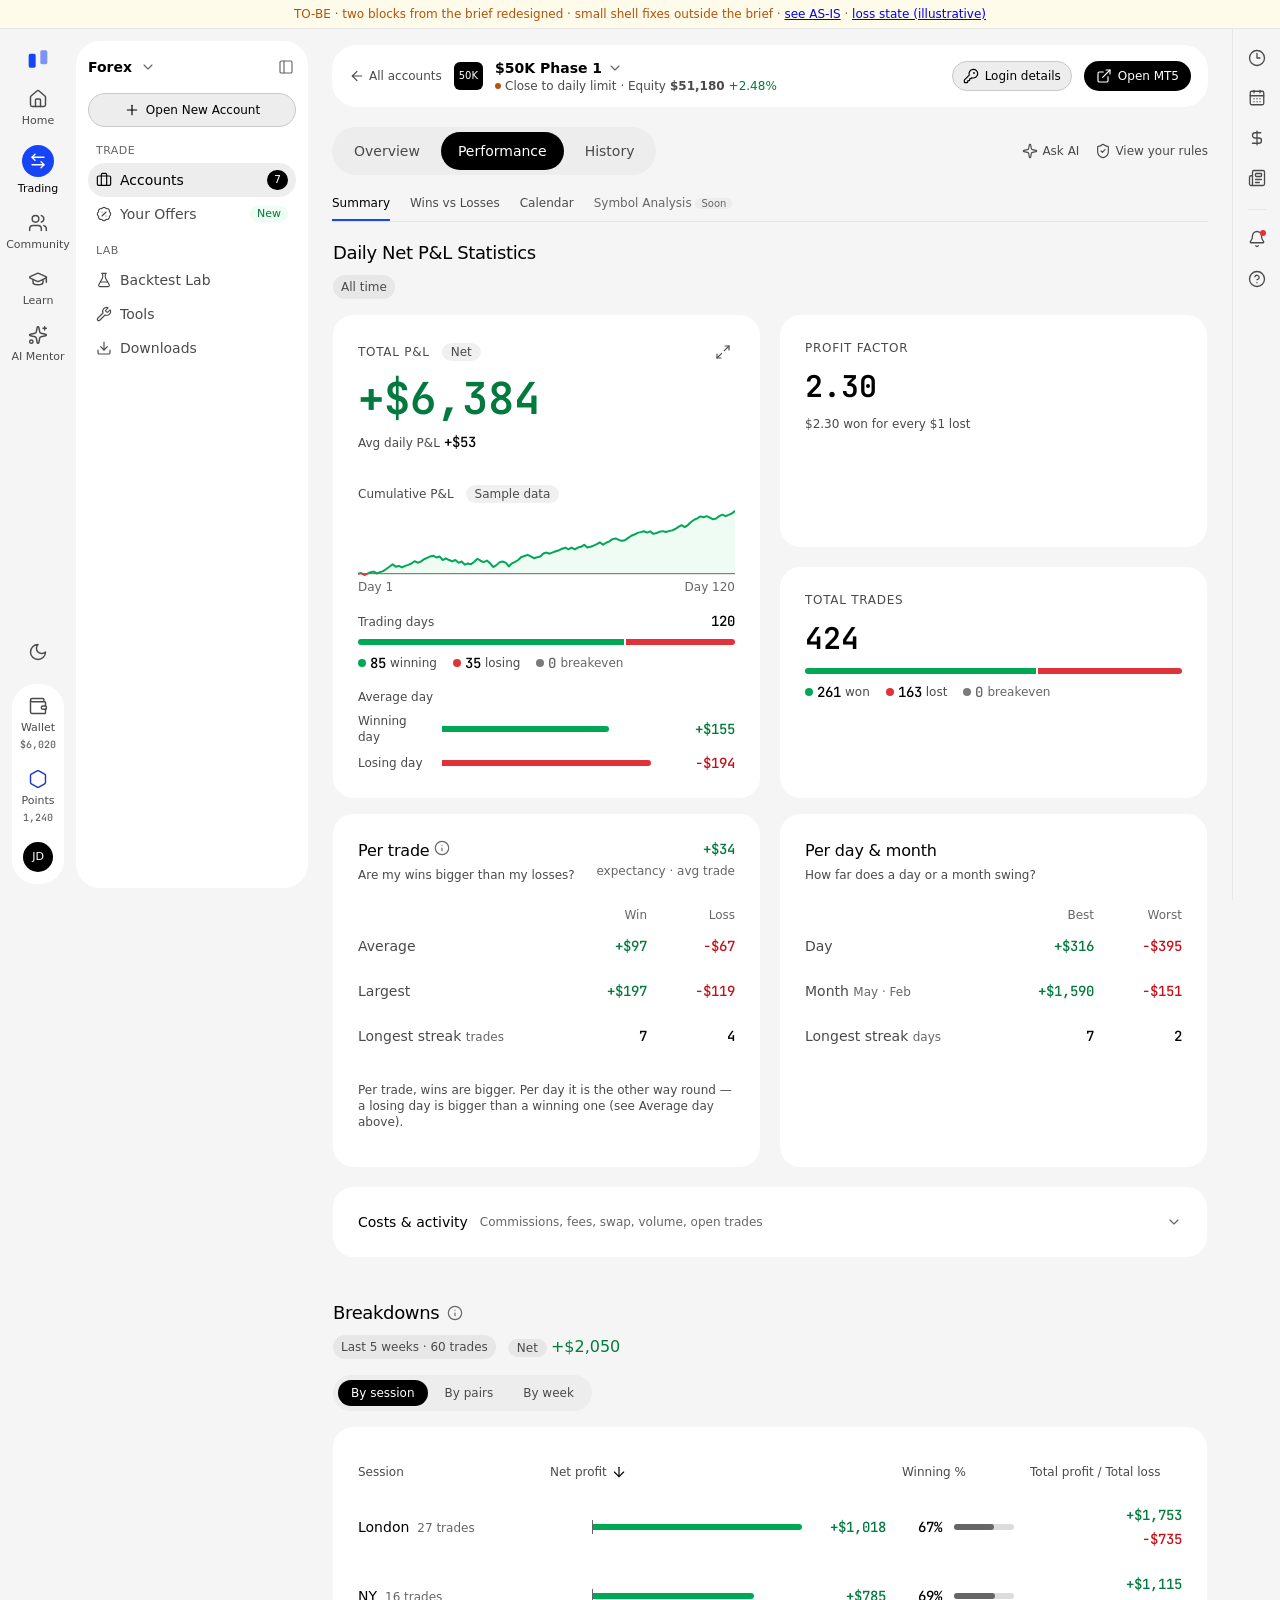
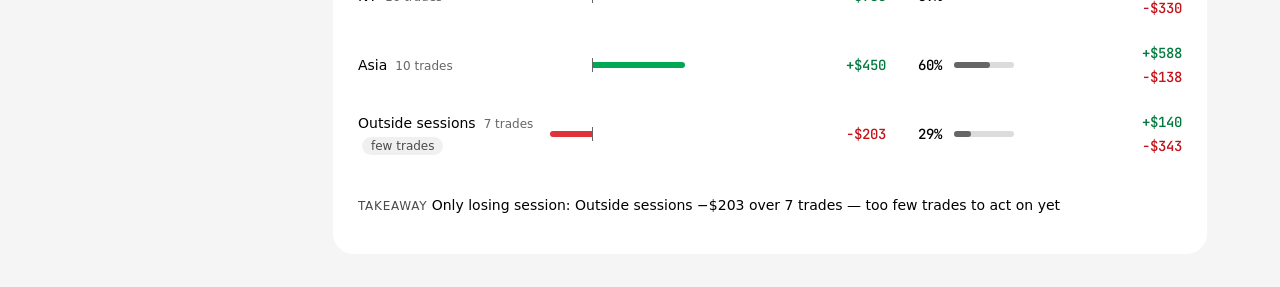
==== prototype/tobe/index.html @ 59cee75d "Goodface test: prototype (AS-IS, TO-BE, loss state), docs, Figma plugin Co-Authored-By: Claude Opus " ====
<!DOCTYPE html>
<html lang="en" data-look="r3" data-theme="light">
<head>
<meta charset="utf-8">
<meta name="viewport" content="width=device-width, initial-scale=1">
<link rel="icon" href="data:,">
<title>Performance · Summary — to-be (Goodface test)</title>
<link rel="stylesheet" href="https://rsms.me/inter/inter.css">
<link rel="stylesheet" href="https://fonts.googleapis.com/css2?family=JetBrains+Mono:wght@400;500;600;700&display=swap">
<link rel="stylesheet" href="../tokens.css">
<link rel="stylesheet" href="../styles.css">
<link rel="stylesheet" href="components.css">
<link rel="stylesheet" href="../theme.css">
</head>
<body>
<div class="ribbon">TO-BE · two blocks from the brief redesigned · small shell fixes outside the brief · <a href="../">see AS-IS</a> · <a href="states.html">loss state (illustrative)</a></div>
<div class="app">
  <!-- 1 · Areas rail -->
  <nav class="areas">
    <span class="brand-mark" data-clear role="img" aria-label="Platform logo"><svg viewBox="6 6.5 24 24" width="28" height="28" aria-hidden="true"><g><rect x="10" y="14" width="6" height="12" rx="1.4" style="fill: var(--logo-fill)"/></g><g style="opacity: .55"><rect x="20" y="11" width="6" height="12" rx="1.4" style="fill: var(--logo-fill)"/></g></svg></span>
    <a class="area"><i data-icon="house"></i><span>Home</span></a>
    <a class="area on" data-side-toggle role="button" tabindex="0" title="Show / hide the Trading panel"><span class="area-ico"><i data-icon="arrow-left-right"></i></span><span>Trading</span></a>
    <a class="area"><i data-icon="users"></i><span>Community</span></a>
    <a class="area"><i data-icon="graduation-cap"></i><span>Learn</span></a>
    <a class="area"><i data-icon="sparkles"></i><span>AI Mentor</span></a>
    <div class="spacer"></div>
    <button type="button" class="area-theme" data-theme-toggle aria-label="Switch to dark theme" title="Switch to dark theme"><i data-icon="moon"></i></button>
    <div class="account-box">
      <a class="area"><i data-icon="wallet"></i><span>Wallet</span><b class="mono">$6,020</b></a>
      <a class="area pts"><i data-icon="hexagon"></i><span>Points</span><b class="mono">1,240</b></a>
      <span class="avatar">JD</span>
    </div>
  </nav>

  <!-- 2 · Section sidebar -->
  <aside class="side">
    <div class="brand"><span class="logo" data-logo-expand tabindex="-1" aria-label="Expand the Trading panel"><i class="logo__mark" data-icon="arrow-left-right"></i><i class="logo__expand" data-icon="panel-left"></i></span> Forex <i class="chev" data-icon="chevron-down"></i><span class="spacer"></span><button type="button" class="collapse" data-side-toggle aria-label="Hide the Trading panel" aria-expanded="true"><i data-icon="panel-left"></i></button></div>
    <button class="btn-outline"><i data-icon="plus"></i> Open New Account</button>
    <div class="nav-label">TRADE</div>
    <a class="nav active"><i data-icon="briefcase"></i> Accounts <span class="count">7</span></a>
    <a class="nav"><i data-icon="badge-percent"></i> Your Offers <span class="chip-new">New</span></a>
    <div class="nav-label">LAB</div>
    <a class="nav"><i data-icon="flask-conical"></i> Backtest Lab</a>
    <a class="nav"><i data-icon="wrench"></i> Tools</a>
    <a class="nav"><i data-icon="download"></i> Downloads</a>
  </aside>

  <main class="main">
    <header class="topbar">
      <a class="back"><i data-icon="arrow-left"></i> All accounts</a>
      <span class="acc-badge">50K</span>
      <div class="acc">
        <div class="acc-name"><span id="acc-name">$50K Phase 1</span> <i class="chev" data-icon="chevron-down"></i></div>
        <div class="acc-meta"><span class="dot-warn"></span><span id="acc-status">Close to daily limit</span> · Equity <b id="acc-eq">$51,180</b> <span class="pos" id="acc-ch">+2.48%</span></div>
      </div>
      <div class="spacer"></div>
      <button class="btn-ghost"><i data-icon="key-round"></i> Login details</button>
      <button class="btn-dark"><i data-icon="external-link"></i> Open MT5</button>
    </header>

    <div class="tabs-row">
      <div class="segmented" data-size="lg"><span class="segmented__item" data-state="default">Overview</span><span class="segmented__item" data-state="active">Performance</span><span class="segmented__item" data-state="default">History</span></div>
      <div class="spacer"></div>
      <a class="link"><i data-icon="sparkle"></i> Ask AI</a>
      <a class="link"><i data-icon="shield-check"></i> View your rules</a>
    </div>
    <div class="subtabs">
      <span class="sub on">Summary</span><span class="sub">Wins vs Losses</span><span class="sub">Calendar</span>
      <span class="sub off">Symbol Analysis <span class="soon">Soon</span></span>
    </div>

    <!-- ═══ TO-BE · Summary content (Figma frame «Summary») ═══ -->
    <div class="summary-content">

      <!-- Stat Block · Daily Net P&L Statistics -->
      <section class="stat-block">
        <header class="stat-block__header">
          <span class="stat-block__heading"><span class="stat-block__title">Daily Net P&amp;L Statistics</span></span>
          <div class="stat-block__meta"><span class="period-tag">All time</span></div>
        </header>
        <div class="stat-block__body">
            <div class="stat-block__col">
              <div class="kpi-card" data-size="hero" data-tone="positive">
                <div class="kpi-card__section">
                  <div class="kpi-card__head">
                    <span class="kpi-card__label">Total P&amp;L</span>
                    <span class="tag">Net</span>
                  </div>
                  <span class="kpi-card__value">+$6,384</span>
                  <span class="kpi-card__hint">Avg daily P&amp;L <b>+$53</b></span>
                </div>

                <div class="kpi-card__divider"></div>

                <div class="split-bar">
                  <div class="split-bar__title"><span>Trading days</span><b>120</b></div>
                  <div class="split-bar__track">
                    <span class="split-bar__part" data-tone="positive" style="flex-grow:85"></span>
                    <span class="split-bar__part" data-tone="negative" style="flex-grow:35"></span>
                  </div>
                  <div class="split-bar__legend">
                    <span class="split-bar__key"><i class="split-bar__dot" data-tone="positive"></i><b>85</b> winning</span>
                    <span class="split-bar__key"><i class="split-bar__dot" data-tone="negative"></i><b>35</b> losing</span>
                    <span class="split-bar__key" data-muted="true"><i class="split-bar__dot" data-tone="neutral"></i><b>0</b> breakeven</span>
                  </div>
                </div>

                <div class="pair-bar">
                  <span class="pair-bar__title">Average day</span>
                  <div class="pair-bar__row" data-tone="positive">
                    <span class="pair-bar__label">Winning day</span>
                    <span class="pair-bar__track"><i class="pair-bar__fill" style="flex-grow:155"></i><i class="pair-bar__rest" style="flex-grow:39"></i></span>
                    <span class="pair-bar__value">+$155</span>
                  </div>
                  <div class="pair-bar__row" data-tone="negative">
                    <span class="pair-bar__label">Losing day</span>
                    <span class="pair-bar__track"><i class="pair-bar__fill" style="flex-grow:194"></i></span>
                    <span class="pair-bar__value">−$194</span>
                  </div>
                </div>
              </div>
            </div>

            <div class="stat-block__col">
              <div class="kpi-card" data-size="md" data-tone="neutral">
                <span class="kpi-card__label">Profit factor</span>
                <span class="kpi-card__value">2.30</span>
                <span class="kpi-card__hint">$2.30 won for every $1 lost</span>
              </div>
              <div class="kpi-card" data-size="md" data-tone="neutral">
                <span class="kpi-card__label">Total trades</span>
                <span class="kpi-card__value">424</span>
                <div class="split-bar">
                  <div class="split-bar__track">
                    <span class="split-bar__part" data-tone="positive" style="flex-grow:261"></span>
                    <span class="split-bar__part" data-tone="negative" style="flex-grow:163"></span>
                  </div>
                  <div class="split-bar__legend">
                    <span class="split-bar__key"><i class="split-bar__dot" data-tone="positive"></i><b>261</b> won</span>
                    <span class="split-bar__key"><i class="split-bar__dot" data-tone="negative"></i><b>163</b> lost</span>
                    <span class="split-bar__key" data-muted="true"><i class="split-bar__dot" data-tone="neutral"></i><b>0</b> breakeven</span>
                  </div>
                </div>
              </div>
            </div>
          </div>
        <div class="stat-block__body" data-direction="column">
  <div class="stat-block__body">
    <div class="stat-group"><div class="stat-group__top"><div class="stat-group__head"><span class="stat-group__title">Per trade <button class="info-tip__trigger" aria-expanded="false" aria-controls="tip-quality" aria-label="What these terms mean"><i data-icon="info"></i></button></span><span class="stat-group__question">Are my wins bigger than my losses?</span></div><div class="stat-group__summary"><span class="stat-group__summary-value" data-tone="positive">+$34</span><span class="stat-group__summary-label">expectancy · avg trade</span></div></div><div class="info-tip" id="tip-quality" data-state="closed" data-placement="top" hidden><div class="info-tip__panel"><div class="info-tip__item"><b class="info-tip__term">Expectancy</b><span class="info-tip__text">Average P&amp;L per trade: the result you can expect from one trade.</span></div><div class="info-tip__item"><b class="info-tip__term">Average</b><span class="info-tip__text">Average profit of a winning trade and average loss of a losing one.</span></div><div class="info-tip__item"><b class="info-tip__term">Largest</b><span class="info-tip__text">The biggest single win and the biggest single loss.</span></div><div class="info-tip__item"><b class="info-tip__term">Longest streak</b><span class="info-tip__text">The most wins or losses in a row.</span></div></div><div class="info-tip__tail"><i class="info-tip__arrow"></i></div></div><div class="stat-group__rows"><div class="stat-row" data-kind="head"><span class="stat-row__label"></span><span class="stat-row__value">Win</span><span class="stat-row__value">Loss</span></div><div class="stat-row" data-layout="pair"><span class="stat-row__label">Average</span><span class="stat-row__value" data-tone="positive">+$97</span><span class="stat-row__value" data-tone="negative">−$67</span></div><div class="stat-row" data-layout="pair"><span class="stat-row__label">Largest</span><span class="stat-row__value" data-tone="positive">+$197</span><span class="stat-row__value" data-tone="negative">−$119</span></div><div class="stat-row" data-layout="pair"><span class="stat-row__label">Longest streak <small>trades</small></span><span class="stat-row__value">7</span><span class="stat-row__value">4</span></div></div></div>
    <div class="stat-group"><div class="stat-group__top"><div class="stat-group__head"><span class="stat-group__title">Per day &amp; month</span><span class="stat-group__question">How far does a day or a month swing?</span></div></div><div class="stat-group__rows"><div class="stat-row" data-kind="head"><span class="stat-row__label"></span><span class="stat-row__value">Best</span><span class="stat-row__value">Worst</span></div><div class="stat-row" data-layout="pair"><span class="stat-row__label">Day</span><span class="stat-row__value" data-tone="positive">+$316</span><span class="stat-row__value" data-tone="negative">−$395</span></div><div class="stat-row" data-layout="pair"><span class="stat-row__label">Month <small>May · Feb</small></span><span class="stat-row__value" data-tone="positive">+$1,590</span><span class="stat-row__value" data-tone="negative">−$151</span></div><div class="stat-row" data-layout="pair"><span class="stat-row__label">Longest streak <small>days</small></span><span class="stat-row__value">7</span><span class="stat-row__value">2</span></div></div></div>
  </div>
  <details class="disclosure"><summary class="disclosure__trigger"><span>Costs &amp; activity</span><span class="disclosure__note">Commissions, fees, swap, volume, open trades</span><i class="disclosure__chevron" data-icon="chevron-down"></i></summary><div class="disclosure__body"><div class="stat-group__rows" data-direction="row"><div class="stat-row" data-layout="stacked"><span class="stat-row__label">Commissions</span><span class="stat-row__value">−$904</span></div><div class="stat-row" data-layout="stacked"><span class="stat-row__label">Fees</span><span class="stat-row__value">−$254</span></div><div class="stat-row" data-muted="true" data-layout="stacked"><span class="stat-row__label">Swap <small>overnight fee</small></span><span class="stat-row__value">$0</span></div><div class="stat-row" data-layout="stacked"><span class="stat-row__label">Avg daily volume</span><span class="stat-row__value">1.07 <small>lots</small></span></div><div class="stat-row" data-layout="stacked"><span class="stat-row__label">Open trades</span><span class="stat-row__value">3</span></div></div></div></details>
</div>
      </section>

      <!-- Stat Block · Breakdowns -->
      <section class="stat-block">
          <header class="stat-block__header">
            <span class="stat-block__heading"><span class="stat-block__title">Breakdowns</span><button class="info-tip__trigger" aria-expanded="false" aria-controls="tip-bd" aria-label="What these terms mean"><i data-icon="info"></i></button></span>
            <div class="stat-block__meta"><span class="period-tag">Last 5 weeks · 60 trades</span><span class="stat-block__total" data-tone="positive"><span class="tag">Net</span><b>+$2,050</b></span></div>
          </header>
          <div class="info-tip" id="tip-bd" data-state="closed" data-placement="top" hidden><div class="info-tip__panel"><div class="info-tip__item"><b class="info-tip__term">Winning %</b><span class="info-tip__text">Share of trades that closed in profit.</span></div><div class="info-tip__item"><b class="info-tip__term">Session</b><span class="info-tip__text">Asia, London or New York trading hours. Outside sessions — trades opened between them.</span></div></div><div class="info-tip__tail"><i class="info-tip__arrow"></i></div></div>
          <div class="segmented" role="tablist" aria-label="Breakdown">
            <button class="segmented__item" role="tab" data-state="active" aria-selected="true" aria-controls="bd-session" data-tab="session">By session</button>
            <button class="segmented__item" role="tab" data-state="default" aria-selected="false" aria-controls="bd-pair" data-tab="pair">By pairs</button>
            <button class="segmented__item" role="tab" data-state="default" aria-selected="false" aria-controls="bd-week" data-tab="week">By week</button>
          </div>
          <div class="breakdown-table" role="tabpanel" id="bd-session" data-panel="session">
            <div class="breakdown-row" data-kind="head">
              <span class="breakdown-row__name" data-sort="none">Session</span>
              <span class="breakdown-row__net" data-sort="desc">Net profit</span>
              <span class="breakdown-row__rate" data-sort="none">Winning %</span>
              <span class="breakdown-row__pl" data-sort="none">Total profit / Total loss</span>
            </div>
            <div class="breakdown-row">
              <span class="breakdown-row__name"><b>London</b><small>27 trades</small></span>
              <span class="breakdown-row__net"><span class="diverge-bar"><span class="diverge-bar__half" data-side="negative" style="flex-grow:203"><i class="diverge-bar__rest" style="flex-grow:203"></i></span><span class="diverge-bar__half" data-side="positive" style="flex-grow:1018"><i class="diverge-bar__fill" style="flex-grow:1018"></i></span></span><span class="breakdown-row__num" data-tone="positive">+$1,018</span></span>
              <span class="breakdown-row__rate"><span class="breakdown-row__num">67%</span><span class="rate-bar"><i class="rate-bar__fill" style="flex-grow:67"></i><i class="rate-bar__rest" style="flex-grow:33"></i></span></span>
              <span class="breakdown-row__pl"><span class="mini-bar" data-tone="positive" data-bar="none"><span class="mini-bar__value">+$1,753</span></span><span class="mini-bar" data-tone="negative" data-bar="none"><span class="mini-bar__value">−$735</span></span></span>
            </div>
            <div class="breakdown-row">
              <span class="breakdown-row__name"><b>NY</b><small>16 trades</small></span>
              <span class="breakdown-row__net"><span class="diverge-bar"><span class="diverge-bar__half" data-side="negative" style="flex-grow:203"><i class="diverge-bar__rest" style="flex-grow:203"></i></span><span class="diverge-bar__half" data-side="positive" style="flex-grow:1018"><i class="diverge-bar__fill" style="flex-grow:785"></i><i class="diverge-bar__rest" style="flex-grow:233"></i></span></span><span class="breakdown-row__num" data-tone="positive">+$785</span></span>
              <span class="breakdown-row__rate"><span class="breakdown-row__num">69%</span><span class="rate-bar"><i class="rate-bar__fill" style="flex-grow:69"></i><i class="rate-bar__rest" style="flex-grow:31"></i></span></span>
              <span class="breakdown-row__pl"><span class="mini-bar" data-tone="positive" data-bar="none"><span class="mini-bar__value">+$1,115</span></span><span class="mini-bar" data-tone="negative" data-bar="none"><span class="mini-bar__value">−$330</span></span></span>
            </div>
            <div class="breakdown-row">
              <span class="breakdown-row__name"><b>Asia</b><small>10 trades</small></span>
              <span class="breakdown-row__net"><span class="diverge-bar"><span class="diverge-bar__half" data-side="negative" style="flex-grow:203"><i class="diverge-bar__rest" style="flex-grow:203"></i></span><span class="diverge-bar__half" data-side="positive" style="flex-grow:1018"><i class="diverge-bar__fill" style="flex-grow:450"></i><i class="diverge-bar__rest" style="flex-grow:568"></i></span></span><span class="breakdown-row__num" data-tone="positive">+$450</span></span>
              <span class="breakdown-row__rate"><span class="breakdown-row__num">60%</span><span class="rate-bar"><i class="rate-bar__fill" style="flex-grow:60"></i><i class="rate-bar__rest" style="flex-grow:40"></i></span></span>
              <span class="breakdown-row__pl"><span class="mini-bar" data-tone="positive" data-bar="none"><span class="mini-bar__value">+$588</span></span><span class="mini-bar" data-tone="negative" data-bar="none"><span class="mini-bar__value">−$138</span></span></span>
            </div>
            <div class="breakdown-row" data-sample="low">
              <span class="breakdown-row__name"><b>Outside sessions</b><small>7 trades</small><span class="tag">few trades</span></span>
              <span class="breakdown-row__net"><span class="diverge-bar"><span class="diverge-bar__half" data-side="negative" style="flex-grow:203"><i class="diverge-bar__fill" style="flex-grow:203"></i></span><span class="diverge-bar__half" data-side="positive" style="flex-grow:1018"><i class="diverge-bar__rest" style="flex-grow:1018"></i></span></span><span class="breakdown-row__num" data-tone="negative">−$203</span></span>
              <span class="breakdown-row__rate"><span class="breakdown-row__num">29%</span><span class="rate-bar"><i class="rate-bar__fill" style="flex-grow:29"></i><i class="rate-bar__rest" style="flex-grow:71"></i></span></span>
              <span class="breakdown-row__pl"><span class="mini-bar" data-tone="positive" data-bar="none"><span class="mini-bar__value">+$140</span></span><span class="mini-bar" data-tone="negative" data-bar="none"><span class="mini-bar__value">−$343</span></span></span>
            </div>
          </div>
          <div class="breakdown-table" role="tabpanel" id="bd-pair" data-panel="pair" hidden>
            <div class="breakdown-row" data-kind="head">
              <span class="breakdown-row__name" data-sort="none">Pair</span>
              <span class="breakdown-row__net" data-sort="desc">Net profit</span>
              <span class="breakdown-row__rate" data-sort="none">Winning %</span>
              <span class="breakdown-row__pl" data-sort="none">Total profit / Total loss</span>
            </div>
            <div class="breakdown-row">
              <span class="breakdown-row__name"><b>EURUSD</b><small>16 trades</small></span>
              <span class="breakdown-row__net"><span class="diverge-bar"><span class="diverge-bar__half" data-side="negative" style="flex-grow:203"><i class="diverge-bar__rest" style="flex-grow:203"></i></span><span class="diverge-bar__half" data-side="positive" style="flex-grow:1018"><i class="diverge-bar__fill" style="flex-grow:811"></i><i class="diverge-bar__rest" style="flex-grow:207"></i></span></span><span class="breakdown-row__num" data-tone="positive">+$811</span></span>
              <span class="breakdown-row__rate"><span class="breakdown-row__num">75%</span><span class="rate-bar"><i class="rate-bar__fill" style="flex-grow:75"></i><i class="rate-bar__rest" style="flex-grow:25"></i></span></span>
              <span class="breakdown-row__pl"><span class="mini-bar" data-tone="positive" data-bar="none"><span class="mini-bar__value">+$1,068</span></span><span class="mini-bar" data-tone="negative" data-bar="none"><span class="mini-bar__value">−$257</span></span></span>
            </div>
            <div class="breakdown-row">
              <span class="breakdown-row__name"><b>GBPUSD</b><small>19 trades</small></span>
              <span class="breakdown-row__net"><span class="diverge-bar"><span class="diverge-bar__half" data-side="negative" style="flex-grow:203"><i class="diverge-bar__rest" style="flex-grow:203"></i></span><span class="diverge-bar__half" data-side="positive" style="flex-grow:1018"><i class="diverge-bar__fill" style="flex-grow:585"></i><i class="diverge-bar__rest" style="flex-grow:433"></i></span></span><span class="breakdown-row__num" data-tone="positive">+$585</span></span>
              <span class="breakdown-row__rate"><span class="breakdown-row__num">63%</span><span class="rate-bar"><i class="rate-bar__fill" style="flex-grow:63"></i><i class="rate-bar__rest" style="flex-grow:37"></i></span></span>
              <span class="breakdown-row__pl"><span class="mini-bar" data-tone="positive" data-bar="none"><span class="mini-bar__value">+$1,043</span></span><span class="mini-bar" data-tone="negative" data-bar="none"><span class="mini-bar__value">−$458</span></span></span>
            </div>
            <div class="breakdown-row">
              <span class="breakdown-row__name"><b>XAUUSD</b><small>14 trades</small></span>
              <span class="breakdown-row__net"><span class="diverge-bar"><span class="diverge-bar__half" data-side="negative" style="flex-grow:203"><i class="diverge-bar__rest" style="flex-grow:203"></i></span><span class="diverge-bar__half" data-side="positive" style="flex-grow:1018"><i class="diverge-bar__fill" style="flex-grow:469"></i><i class="diverge-bar__rest" style="flex-grow:549"></i></span></span><span class="breakdown-row__num" data-tone="positive">+$469</span></span>
              <span class="breakdown-row__rate"><span class="breakdown-row__num">57%</span><span class="rate-bar"><i class="rate-bar__fill" style="flex-grow:57"></i><i class="rate-bar__rest" style="flex-grow:43"></i></span></span>
              <span class="breakdown-row__pl"><span class="mini-bar" data-tone="positive" data-bar="none"><span class="mini-bar__value">+$910</span></span><span class="mini-bar" data-tone="negative" data-bar="none"><span class="mini-bar__value">−$441</span></span></span>
            </div>
            <div class="breakdown-row">
              <span class="breakdown-row__name"><b>USDJPY</b><small>11 trades</small></span>
              <span class="breakdown-row__net"><span class="diverge-bar"><span class="diverge-bar__half" data-side="negative" style="flex-grow:203"><i class="diverge-bar__rest" style="flex-grow:203"></i></span><span class="diverge-bar__half" data-side="positive" style="flex-grow:1018"><i class="diverge-bar__fill" style="flex-grow:185"></i><i class="diverge-bar__rest" style="flex-grow:833"></i></span></span><span class="breakdown-row__num" data-tone="positive">+$185</span></span>
              <span class="breakdown-row__rate"><span class="breakdown-row__num">45%</span><span class="rate-bar"><i class="rate-bar__fill" style="flex-grow:45"></i><i class="rate-bar__rest" style="flex-grow:55"></i></span></span>
              <span class="breakdown-row__pl"><span class="mini-bar" data-tone="positive" data-bar="none"><span class="mini-bar__value">+$575</span></span><span class="mini-bar" data-tone="negative" data-bar="none"><span class="mini-bar__value">−$390</span></span></span>
            </div>
          </div>
          <div class="breakdown-table" role="tabpanel" id="bd-week" data-panel="week" hidden>
            <div class="breakdown-row" data-kind="head">
              <span class="breakdown-row__name" data-sort="none">Week</span>
              <span class="breakdown-row__net" data-sort="none">Net profit</span>
              <span class="breakdown-row__rate" data-sort="none">Winning %</span>
              <span class="breakdown-row__pl" data-sort="none">Total profit / Total loss</span>
            </div>
            <div class="breakdown-row" data-sample="low">
              <span class="breakdown-row__name"><b>Wk 1</b><small>3 trades</small><span class="tag">few trades</span></span>
              <span class="breakdown-row__net"><span class="diverge-bar"><span class="diverge-bar__half" data-side="negative" style="flex-grow:203"><i class="diverge-bar__rest" style="flex-grow:203"></i></span><span class="diverge-bar__half" data-side="positive" style="flex-grow:1018"><i class="diverge-bar__fill" style="flex-grow:78"></i><i class="diverge-bar__rest" style="flex-grow:940"></i></span></span><span class="breakdown-row__num" data-tone="positive">+$78</span></span>
              <span class="breakdown-row__rate"><span class="breakdown-row__num">33%</span><span class="rate-bar"><i class="rate-bar__fill" style="flex-grow:33"></i><i class="rate-bar__rest" style="flex-grow:67"></i></span></span>
              <span class="breakdown-row__pl"><span class="mini-bar" data-tone="positive" data-bar="none"><span class="mini-bar__value">+$173</span></span><span class="mini-bar" data-tone="negative" data-bar="none"><span class="mini-bar__value">−$95</span></span></span>
            </div>
            <div class="breakdown-row">
              <span class="breakdown-row__name"><b>Wk 2</b><small>18 trades</small></span>
              <span class="breakdown-row__net"><span class="diverge-bar"><span class="diverge-bar__half" data-side="negative" style="flex-grow:203"><i class="diverge-bar__rest" style="flex-grow:203"></i></span><span class="diverge-bar__half" data-side="positive" style="flex-grow:1018"><i class="diverge-bar__fill" style="flex-grow:540"></i><i class="diverge-bar__rest" style="flex-grow:478"></i></span></span><span class="breakdown-row__num" data-tone="positive">+$540</span></span>
              <span class="breakdown-row__rate"><span class="breakdown-row__num">67%</span><span class="rate-bar"><i class="rate-bar__fill" style="flex-grow:67"></i><i class="rate-bar__rest" style="flex-grow:33"></i></span></span>
              <span class="breakdown-row__pl"><span class="mini-bar" data-tone="positive" data-bar="none"><span class="mini-bar__value">+$1,024</span></span><span class="mini-bar" data-tone="negative" data-bar="none"><span class="mini-bar__value">−$484</span></span></span>
            </div>
            <div class="breakdown-row">
              <span class="breakdown-row__name"><b>Wk 3</b><small>14 trades</small></span>
              <span class="breakdown-row__net"><span class="diverge-bar"><span class="diverge-bar__half" data-side="negative" style="flex-grow:203"><i class="diverge-bar__rest" style="flex-grow:203"></i></span><span class="diverge-bar__half" data-side="positive" style="flex-grow:1018"><i class="diverge-bar__fill" style="flex-grow:793"></i><i class="diverge-bar__rest" style="flex-grow:225"></i></span></span><span class="breakdown-row__num" data-tone="positive">+$793</span></span>
              <span class="breakdown-row__rate"><span class="breakdown-row__num">71%</span><span class="rate-bar"><i class="rate-bar__fill" style="flex-grow:71"></i><i class="rate-bar__rest" style="flex-grow:29"></i></span></span>
              <span class="breakdown-row__pl"><span class="mini-bar" data-tone="positive" data-bar="none"><span class="mini-bar__value">+$923</span></span><span class="mini-bar" data-tone="negative" data-bar="none"><span class="mini-bar__value">−$130</span></span></span>
            </div>
            <div class="breakdown-row">
              <span class="breakdown-row__name"><b>Wk 4</b><small>13 trades</small></span>
              <span class="breakdown-row__net"><span class="diverge-bar"><span class="diverge-bar__half" data-side="negative" style="flex-grow:203"><i class="diverge-bar__rest" style="flex-grow:203"></i></span><span class="diverge-bar__half" data-side="positive" style="flex-grow:1018"><i class="diverge-bar__fill" style="flex-grow:119"></i><i class="diverge-bar__rest" style="flex-grow:899"></i></span></span><span class="breakdown-row__num" data-tone="positive">+$119</span></span>
              <span class="breakdown-row__rate"><span class="breakdown-row__num">54%</span><span class="rate-bar"><i class="rate-bar__fill" style="flex-grow:54"></i><i class="rate-bar__rest" style="flex-grow:46"></i></span></span>
              <span class="breakdown-row__pl"><span class="mini-bar" data-tone="positive" data-bar="none"><span class="mini-bar__value">+$586</span></span><span class="mini-bar" data-tone="negative" data-bar="none"><span class="mini-bar__value">−$467</span></span></span>
            </div>
            <div class="breakdown-row">
              <span class="breakdown-row__name"><b>Wk 5</b><small>12 trades</small></span>
              <span class="breakdown-row__net"><span class="diverge-bar"><span class="diverge-bar__half" data-side="negative" style="flex-grow:203"><i class="diverge-bar__rest" style="flex-grow:203"></i></span><span class="diverge-bar__half" data-side="positive" style="flex-grow:1018"><i class="diverge-bar__fill" style="flex-grow:520"></i><i class="diverge-bar__rest" style="flex-grow:498"></i></span></span><span class="breakdown-row__num" data-tone="positive">+$520</span></span>
              <span class="breakdown-row__rate"><span class="breakdown-row__num">58%</span><span class="rate-bar"><i class="rate-bar__fill" style="flex-grow:58"></i><i class="rate-bar__rest" style="flex-grow:42"></i></span></span>
              <span class="breakdown-row__pl"><span class="mini-bar" data-tone="positive" data-bar="none"><span class="mini-bar__value">+$890</span></span><span class="mini-bar" data-tone="negative" data-bar="none"><span class="mini-bar__value">−$370</span></span></span>
            </div>
          </div>
        </section>

    </div>
  </main>

  <!-- 3 · Tools rail -->
  <aside class="rail">
    <a title="Forex Clock"><i data-icon="clock-3"></i></a>
    <a title="Economic Calendar"><i data-icon="calendar-days"></i></a>
    <a title="Price"><i data-icon="dollar-sign"></i></a>
    <a title="Headlines"><i data-icon="newspaper"></i></a>
    <span class="sep"></span>
    <a title="Notifications" class="bell"><i data-icon="bell"></i></a>
    <a title="Help &amp; Support"><i data-icon="circle-help"></i></a>
  </aside>
</div>
<script src="../icons.js"></script>
<script>/* ?shot — screenshots for the deck: no prototype ribbon */ if (new URLSearchParams(location.search).has('shot')) { const r = document.querySelector('.ribbon'); if (r) r.remove(); }</script>
<script>/* G-135…G-138 pilot: ?chart=line — the cumulative P&L line (equity curve) on the SAMPLE days of G-134 (0 → exactly +$6,384).
   Hover as on Kraken (cursor, point, tip; after the cursor a grey line over dots, bright at the top, fading downwards); expand (G-139) → the whole Total P&L
   card takes the bento area with a period switch 1W · 1M · 3M · All (5 · 21 · 63 · 120 trading days); the other cards move down. */
document.addEventListener('DOMContentLoaded', () => { const chart = new URLSearchParams(location.search).get('chart'); if (chart === 'bar' || chart === 'daily') return; // G-143: the line is the main variant; ?chart=bar — the split bar of G-60
  const ALL = [65,-200,148,134,63,-187,131,103,217,226,255,-241,72,-146,154,102,136,237,-150,113,236,145,141,70,-172,92,-354,172,-171,-143,143,-287,135,-321,121,-88,254,313,-198,-139,153,-258,-395,166,303,89,-110,-392,313,162,181,314,88,122,-150,-187,84,93,302,89,-112,138,113,106,143,124,-179,174,-187,189,81,201,-271,75,118,158,178,-246,201,142,224,72,-156,-90,68,233,222,120,168,75,90,-137,131,-258,79,132,67,-95,98,75,137,219,176,-200,208,316,227,147,193,-90,116,-163,-167,88,245,145,-150,132,154,239];
  const W = 1000, H = 100;
  const money = v => (v < 0 ? '−' : '+') + '$' + Math.abs(v).toLocaleString('en-US');
  const icon = n => '<i data-icon="' + n + '" aria-hidden="true">' + ((window.ICONS || {})[n] || '') + '</i>';
  // a period = the last k trading days, P&L summed from 0 at its start
  const series = k => {
    const D = ALL.slice(ALL.length - k), first = ALL.length - k; let c = 0; const cum = [0].concat(D.map(v => c += v));
    const lo = Math.min(0, ...cum), hi = Math.max(0, ...cum), N = cum.length - 1, span = (hi - lo) || 1;
    const X = i => Math.round(i / N * W * 10) / 10, Y = v => Math.round((hi - v) / span * H * 100) / 100, Z = Y(0);
    const pts = cum.map((v, i) => X(i) + ',' + Y(v)).join(' ');
    return { k, D, first, cum, lo, hi, N, X, Y, Z, pts, area: '0,' + Z + ' ' + pts + ' ' + W + ',' + Z };
  };
  const tip = document.createElement('div'); tip.className = 'chart-tip'; tip.setAttribute('popover', 'manual'); document.body.appendChild(tip);
  let active = null; // the chart under the cursor: { el, leave }
  const svg = (id, s) => '<svg class="line-chart__svg" viewBox="0 0 ' + W + ' ' + H + '" preserveAspectRatio="none" aria-hidden="true"><defs>'
    + '<clipPath id="' + id + '-up"><rect x="0" y="-10" width="' + W + '" height="' + (s.Z + 10) + '"/></clipPath><clipPath id="' + id + '-dn"><rect x="0" y="' + s.Z + '" width="' + W + '" height="' + (H - s.Z + 10) + '"/></clipPath>'
    + '<clipPath id="' + id + '-left"><rect class="lc-left" x="-10" y="-10" width="' + (W + 20) + '" height="' + (H + 20) + '"/></clipPath><clipPath id="' + id + '-right"><rect class="lc-right" x="' + (W + 10) + '" y="-10" width="0" height="' + (H + 20) + '"/></clipPath>'
    + '<pattern id="' + id + '-dots" class="lc-pattern" patternUnits="userSpaceOnUse" width="6" height="6"><ellipse class="line-chart__dot" cx="3" cy="3" rx="0.8" ry="0.8"/></pattern>'
    + '<linearGradient id="' + id + '-fade" x1="0" y1="0" x2="0" y2="1"><stop offset="0" stop-color="#fff" stop-opacity="1"/><stop offset="1" stop-color="#fff" stop-opacity="0"/></linearGradient>'
    + '<mask id="' + id + '-mask" maskContentUnits="objectBoundingBox"><rect width="1" height="1" fill="url(#' + id + '-fade)"/></mask></defs>'
    + '<g clip-path="url(#' + id + '-left)"><polygon class="line-chart__area" data-tone="positive" clip-path="url(#' + id + '-up)" points="' + s.area + '"/>'
    + '<polygon class="line-chart__area" data-tone="negative" clip-path="url(#' + id + '-dn)" points="' + s.area + '"/></g>'
    + '<g clip-path="url(#' + id + '-right)"><polygon class="line-chart__area" style="fill:url(#' + id + '-dots)" mask="url(#' + id + '-mask)" points="' + s.area + '"/></g>'
    + '<line class="line-chart__axis" x1="0" y1="' + s.Z + '" x2="' + W + '" y2="' + s.Z + '"/>'
    + '<g clip-path="url(#' + id + '-left)"><polyline class="line-chart__line" data-tone="positive" clip-path="url(#' + id + '-up)" points="' + s.pts + '"/>'
    + '<polyline class="line-chart__line" data-tone="negative" clip-path="url(#' + id + '-dn)" points="' + s.pts + '"/></g>'
    + '<g clip-path="url(#' + id + '-right)"><polyline class="line-chart__line" data-tone="muted" points="' + s.pts + '"/></g>'
    + '<line class="line-chart__cursor" x1="0" y1="0" x2="0" y2="' + H + '"/>'
    + '<ellipse class="line-chart__marker" cx="0" cy="0" rx="4" ry="4"/></svg>';
  const chartHtml = (id, size, s) => '<div class="line-chart" data-size="' + (size || 'sm') + '" role="img" aria-label="Cumulative net P&L over the last ' + s.k + ' trading days — sample data">'
    + (size === 'lg' ? '<div class="line-chart__plot">' + svg(id, s) + '<div class="line-chart__y"><span>Peak ' + money(s.hi) + '</span><span>' + (s.lo < 0 ? 'Low ' + money(s.lo) : '$0') + '</span></div></div>' : svg(id, s))
    + '<div class="line-chart__scale"><span>Day ' + (s.first + 1) + '</span><span>Day 120</span></div></div>';
  const bind = (root, s) => {
    const el = root.querySelector('.line-chart__svg');
    const L = el.querySelector('.lc-left'), Rr = el.querySelector('.lc-right'), cur = el.querySelector('.line-chart__cursor'), mk = el.querySelector('.line-chart__marker'), pat = el.querySelector('.lc-pattern');
    const fitDots = () => { const r = el.getBoundingClientRect(); if (!r.width) return; const STEP = 9; /* px between dots (G-136: sparser) */ pat.setAttribute('width', STEP * W / r.width); pat.setAttribute('height', STEP * H / r.height); const e = pat.firstChild; e.setAttribute('cx', STEP / 2 * W / r.width); e.setAttribute('cy', STEP / 2 * H / r.height); e.setAttribute('rx', 0.8 * W / r.width); e.setAttribute('ry', 0.8 * H / r.height); };
    fitDots();
    const leave = () => {
      L.setAttribute('width', W + 20); Rr.setAttribute('x', W + 10); Rr.setAttribute('width', 0);
      delete el.dataset.hover; // the cursor and the point fade out where they were (G-142)
      if (tip.matches(':popover-open')) tip.hidePopover();
      if (active && active.el === el) active = null;
    };
    const move = e => {
      const r = el.getBoundingClientRect();
      const i = Math.max(0, Math.min(s.N, Math.round((e.clientX - r.left) / r.width * s.N)));
      const x = s.X(i), y = s.Y(s.cum[i]);
      L.setAttribute('width', x + 10); Rr.setAttribute('x', x); Rr.setAttribute('width', W - x + 10);
      cur.setAttribute('x1', x); cur.setAttribute('x2', x); el.dataset.hover = '';
      mk.setAttribute('cx', x); mk.setAttribute('cy', y); mk.setAttribute('rx', 4 * W / r.width); mk.setAttribute('ry', 4 * H / r.height);
      tip.innerHTML = '<b>' + money(s.cum[i]) + '</b><span>' + (i === 0 ? 'Start' : 'Day ' + (s.first + i) + ' · day ' + money(s.D[i - 1])) + '</span>';
      if (!tip.matches(':popover-open')) tip.showPopover();
      const t = tip.getBoundingClientRect(), px = r.left + x / W * r.width;
      tip.style.left = Math.max(r.left, Math.min(r.right - t.width, px - t.width / 2)) + 'px';
      tip.style.top = (r.top - t.height - 6) + 'px';
      active = { el, leave };
    };
    el.addEventListener('pointermove', move); el.addEventListener('pointerleave', leave);
  };
  // the cursor left the chart without a pointerleave (a fast move, a scroll) → hide everything
  const outside = e => { if (active && !active.el.contains(e.target)) active.leave(); };
  document.addEventListener('pointermove', outside, true); document.addEventListener('pointerdown', outside, true);
  window.addEventListener('scroll', () => active && active.leave(), true);

  const sb = document.querySelector('.kpi-card[data-size="hero"] .split-bar'); if (!sb) return;
  const block = sb.closest('.stat-block'), track = sb.querySelector('.split-bar__track');
  const title = sb.querySelector('.split-bar__title');
  // the expand / collapse button lives in the card's top row (TOTAL P&L · Net … ⤢), not on the chart
  const head = sb.closest('.kpi-card').querySelector('.kpi-card__head');
  const main = document.createElement('span'); main.className = 'kpi-card__head-main';
  while (head.firstChild) main.appendChild(head.firstChild);
  head.appendChild(main); head.dataset.action = '';
  head.insertAdjacentHTML('beforeend', '<span class="kpi-card__actions"><button type="button" class="icon-btn" data-chart-toggle aria-label="Expand the chart" title="Expand the chart">' + icon('maximize-2') + '</button></span>');
  const btn = head.querySelector('[data-chart-toggle]');
  const setBtn = open => { btn.innerHTML = icon(open ? 'minimize-2' : 'maximize-2'); const l = open ? 'Collapse the chart' : 'Expand the chart'; btn.setAttribute('aria-label', l); btn.title = l; btn.setAttribute('aria-expanded', open); };
  const all = series(120);
  const compact = document.createElement('div'); compact.innerHTML = chartHtml('lc-sm', '', all); const small = compact.firstChild;
  const trend = document.createElement('div'); trend.className = 'kpi-card__trend';
  trend.innerHTML = '<div class="kpi-card__trend-head"><span>Cumulative P&amp;L</span><span class="tag">Sample data</span></div>';
  trend.appendChild(small); sb.before(trend); bind(small, all);
  const RANGES = [['1W', 5], ['1M', 21], ['3M', 63], ['All', 120]];
  // G-139: expand = the whole Total P&L card takes the bento area (Kraken's portfolio page): its numbers stay top left, the period
  // switch and the period sum sit top right, the big chart under them; Profit Factor and Total Trades become a row below.
  const hero = sb.closest('.kpi-card'), col1 = hero.parentElement, body = col1.parentElement, col2 = [...body.children].find(x => x !== col1);
  const actions = head.querySelector('.kpi-card__actions');
  const names = () => { // named parts morph from their old place to the new one (View Transitions)
    hero.style.viewTransitionName = 'tobe-hero';
    [...col2.children].forEach((c, i) => { c.style.viewTransitionName = 'tobe-kpi-' + i; });
    const next = body.nextElementSibling; if (next) next.style.viewTransitionName = 'tobe-rest';
  };
  const morph = change => {
    const ms = parseFloat(getComputedStyle(hero).getPropertyValue('--duration-expand')) || 0;
    if (!ms || !document.startViewTransition) { change(); return; }
    names(); document.startViewTransition(change).finished.then(() => { if (!btn.contains(document.activeElement)) btn.focus({ preventScroll: true }); });
  };
  let big = null, cols = null; // the expanded chart; the two columns of bars under it (G-140)
  // G-140: a new period → the line flows from the old shape to the new one instead of jumping. Both shapes are resampled to the
  // same 121 points across the width, the points and the zero line move together (duration/slow, in-out); the scale labels fade in.
  // Reduce motion → duration/slow is 0 → no motion.
  let geom = null, stop = () => {};
  const sample = s => { const M = 120, ys = []; for (let j = 0; j <= M; j++) { const f = j / M * s.N, i = Math.floor(f), t = f - i, a = s.cum[i], b = s.cum[Math.min(s.N, i + 1)]; ys.push(s.Y(a + (b - a) * t)); } return { ys, Z: s.Z }; };
  const flow = (box, A, s, ms) => {
    const el = box.querySelector('.line-chart__svg'), B = sample(s), M = B.ys.length - 1;
    const lines = el.querySelectorAll('.line-chart__line'), areas = el.querySelectorAll('.line-chart__area'), axis = el.querySelector('.line-chart__axis');
    const up = el.querySelector('clipPath[id$="-up"] rect'), dn = el.querySelector('clipPath[id$="-dn"] rect');
    const set = (pts, Z) => { lines.forEach(l => l.setAttribute('points', pts)); areas.forEach(p => p.setAttribute('points', '0,' + Z + ' ' + pts + ' ' + W + ',' + Z));
      axis.setAttribute('y1', Z); axis.setAttribute('y2', Z); up.setAttribute('height', Z + 10); dn.setAttribute('y', Z); dn.setAttribute('height', H - Z + 10); };
    const ease = t => (t < 0.5 ? 4 * t * t * t : 1 - Math.pow(-2 * t + 2, 3) / 2);
    const frame = t => { const e = ease(t), Z = A.Z + (B.Z - A.Z) * e, ys = A.ys.map((y, j) => y + (B.ys[j] - y) * e);
      geom = { ys, Z }; set(ys.map((y, j) => Math.round(j / M * W * 10) / 10 + ',' + Math.round(y * 100) / 100).join(' '), Z); };
    let id = 0, t0 = performance.now();
    const tick = now => { const t = Math.min(1, (now - t0) / ms); if (t < 1) { frame(t); id = requestAnimationFrame(tick); } else { geom = B; set(s.pts, s.Z); } };
    frame(0); id = requestAnimationFrame(tick);
    box.querySelectorAll('.line-chart__y span, .line-chart__scale span').forEach(x => x.animate([{ opacity: 0 }, { opacity: 1 }], { duration: ms, easing: 'ease-out' }));
    return () => cancelAnimationFrame(id);
  };
  const show = k => {
    if (active) active.leave();
    stop(); stop = () => {};
    const s = series(k), from = geom;
    const box = hero.querySelector('.kpi-card__chart'); box.innerHTML = chartHtml('lc-lg', 'lg', s); bind(box, s);
    actions.querySelector('.kpi-card__period').innerHTML = (k === 120 ? 'All time' : 'Last ' + k + ' days') + ' <b>' + money(s.cum[s.N]) + '</b>';
    const ms = parseFloat(getComputedStyle(box).getPropertyValue('--duration-slow')) || 0;
    if (from && ms) stop = flow(box, from, s, ms); else geom = sample(s);
  };
  const expand = () => {
    if (active) active.leave();
    morph(() => {
      body.before(hero); col1.style.display = 'none'; col2.dataset.direction = 'row'; hero.dataset.expanded = '';
      actions.insertAdjacentHTML('afterbegin', '<span class="kpi-card__period"></span><div class="segmented" role="tablist" aria-label="Period">'
        + RANGES.map(([l, k]) => '<span class="segmented__item" role="tab" tabindex="0" data-range="' + k + '" data-state="' + (k === 120 ? 'active' : 'default') + '" aria-selected="' + (k === 120) + '">' + l + '</span>').join('') + '</div>');
      big = document.createElement('div'); big.className = 'kpi-card__chart';
      hero.querySelector('.kpi-card__section').after(big);
      trend.hidden = true; // the big chart takes its place
      // G-140: on the full width the bars stand in two columns — Trading days | Average day — so no bar runs ~1,900 px from its number
      cols = document.createElement('div'); cols.className = 'kpi-card__columns'; sb.before(cols); cols.append(sb, hero.querySelector('.pair-bar'));
      hero.querySelector('.kpi-card__head-main').insertAdjacentHTML('beforeend', '<span class="tag" data-sample-big>Sample data</span>');
      setBtn(true); show(120); btn.focus({ preventScroll: true });
      const seg = actions.querySelector('.segmented');
      seg.addEventListener('click', e => {
        const it = e.target.closest('.segmented__item'); if (!it) return;
        seg.querySelectorAll('.segmented__item').forEach(x => { const on = x === it; x.dataset.state = on ? 'active' : 'default'; x.setAttribute('aria-selected', on); });
        show(+it.dataset.range);
      });
      seg.addEventListener('keydown', e => { if ((e.key === 'Enter' || e.key === ' ') && e.target.matches('.segmented__item')) { e.preventDefault(); e.target.click(); } });
    });
  };
  const collapse = () => {
    if (active) active.leave();
    morph(() => {
      col1.prepend(hero); col1.style.display = ''; delete col2.dataset.direction; delete hero.dataset.expanded;
      actions.querySelector('.kpi-card__period').remove(); actions.querySelector('.segmented').remove();
      big.remove(); big = null; stop(); geom = null;
      cols.replaceWith(...cols.children); cols = null;
      hero.querySelector('[data-sample-big]').remove();
      trend.hidden = false;
      setBtn(false); btn.focus({ preventScroll: true });
    });
  };
  btn.addEventListener('click', () => (hero.hasAttribute('data-expanded') ? collapse() : expand()));
});</script>
<script>/* theme switch (G-68): changes only data-theme on <html> — every component reads the same roles */
(() => { const root = document.documentElement; const set = t => { root.dataset.theme = t; document.querySelectorAll('[data-theme-toggle]').forEach(b => { const next = t === 'dark' ? 'light' : 'dark'; const l = 'Switch to ' + next + ' theme'; b.setAttribute('aria-label', l); b.title = l; const i = b.querySelector('i'); const n = t === 'dark' ? 'sun' : 'moon'; i.dataset.icon = n; i.innerHTML = (window.ICONS || {})[n] || ''; }); if (ready) { try { localStorage.setItem('tobe-theme', t); } catch (e) {} } }; let ready = false; /* only a click is remembered: ?theme= is for one visit */
  let t = new URLSearchParams(location.search).get('theme'); /* ?theme=dark — for screenshots */ if (!t) { try { t = localStorage.getItem('tobe-theme'); } catch (e) {} } if (t === 'dark' || t === 'light') set(t);
  set(root.dataset.theme || 'light'); ready = true; document.querySelectorAll('[data-theme-toggle]').forEach(b => b.addEventListener('click', () => set(root.dataset.theme === 'dark' ? 'light' : 'dark'))); })();</script>
<script>/* G-71: Trading panel — collapsed / expanded, remembered */
(() => { const app = document.querySelector('.app'); const set = open => { app.dataset.side = open ? 'expanded' : 'collapsed'; document.querySelectorAll('.collapse[data-side-toggle]').forEach(b => { b.setAttribute('aria-expanded', String(open)); b.setAttribute('aria-label', open ? 'Collapse the Trading panel to icons' : 'Expand the Trading panel'); b.title = b.getAttribute('aria-label'); }); if (ready) { try { localStorage.setItem('tobe-side', open ? 'expanded' : 'collapsed'); } catch (e) {} } }; let ready = false; /* only a click is remembered: ?side= is for one visit */
  /* icon strip: every item keeps its name as a tooltip */ document.querySelectorAll('.side .nav, .side .btn-outline').forEach(el => { const n = [...el.childNodes].filter(x => x.nodeType === 3).map(x => x.textContent).join(' ').trim(); el.title = n; el.setAttribute('aria-label', n); });
  let v = new URLSearchParams(location.search).get('side'); /* ?side=collapsed — for screenshots */ if (!v) { try { v = localStorage.getItem('tobe-side'); } catch (e) {} } set(v !== 'collapsed'); ready = true;
  /* G-73: in the strip the logo is the expand button — it shows «panel-left» on hover */
  const logo = document.querySelector('[data-logo-expand]');
  const syncLogo = () => { const c = app.dataset.side === 'collapsed'; logo.setAttribute('role', c ? 'button' : 'img'); logo.tabIndex = c ? 0 : -1; logo.title = c ? 'Expand the Trading panel' : ''; };
  logo.addEventListener('click', () => { if (app.dataset.side === 'collapsed') { set(true); syncLogo(); logo.blur(); } });
  logo.addEventListener('keydown', e => { if ((e.key === 'Enter' || e.key === ' ') && app.dataset.side === 'collapsed') { e.preventDefault(); set(true); syncLogo(); } });
  new MutationObserver(syncLogo).observe(app, { attributes: true, attributeFilter: ['data-side'] }); syncLogo();
  document.querySelectorAll('[data-side-toggle]').forEach(el => { el.addEventListener('click', () => set(app.dataset.side === 'collapsed')); el.addEventListener('keydown', e => { if (e.key === 'Enter' || e.key === ' ') { e.preventDefault(); set(app.dataset.side === 'collapsed'); } }); }); })();</script>
<script>/* G-76: clicks the prototype does not cover → a toast at the bottom centre, gone after ~2 s */
(() => {
  const DEAD = '.segmented[data-size="lg"] .segmented__item[data-state="default"], .sub:not(.on), .side .nav, .side .btn-outline, .btn-ghost, .btn-dark, .link, .back, .acc-name, .area:not([data-side-toggle]), .rail a, .brand .chev, .avatar';
  const hint = document.createElement('div'); hint.className = 'proto-hint'; hint.setAttribute('role', 'status'); hint.setAttribute('aria-live', 'polite');
  document.body.appendChild(hint); let timer = 0;
  const name = el => [...el.childNodes].filter(n => n.nodeType === 3).map(n => n.textContent).join(' ').split(' ').filter(Boolean).join(' ').trim();
  const say = el => {
    if (el.matches('.sub.off')) return '<b>' + name(el) + '</b> is coming soon.';
    if (el.matches('.segmented__item, .sub')) return '<b>' + name(el) + '</b> isn’t part of this test.';
    return (name(el) ? '<b>' + name(el) + '</b> isn’t part of this test.' : 'Not part of this test.');
  };
  document.addEventListener('click', e => {
    const el = e.target.closest(DEAD); if (!el) return;
    e.preventDefault(); hint.innerHTML = '<i class="proto-hint__icon" data-icon="frown" aria-hidden="true">' + ((window.ICONS || {}).frown || '') + '</i><span>' + say(el) + '</span>';
    // replay the pop-in even if the toast is already visible
    hint.dataset.state = 'closed'; void hint.offsetWidth; hint.dataset.state = 'open';
    clearTimeout(timer); timer = setTimeout(() => { hint.dataset.state = 'closed'; }, 2200);
  });
})();</script>
<script src="app.js"></script>
</body>
</html>
---- prototype/tokens.css ----
/* Goodface test · tokens
   Two tiers: primitives → semantic roles.
   Primitives = raw values (OKLCH ramps, step = lightness ×100; scale/N = 4N px).
   Semantic   = roles. Components use semantic tokens only.
   Names match Figma Variables: `feedback/positive/text` ↔ --feedback-positive-text */

:root {
  /* ── Primitives · colour ─────────────────────────────
     Measured 07.11 from the Goodface wireframe (pixels of the exported frames, G-57).
     The wireframe uses a pure-grey ramp (hue 0) — the same values as Tailwind neutral.
     Step = OKLCH lightness × 100. «✎» = not on the screen or changed for contrast, see G-57. */
  --neutral-14: oklch(0.145 0 0);   /* #0a0a0a  headings, values */
  --neutral-56: oklch(0.556 0 0);   /* #737373  labels */
  --neutral-76: oklch(0.757 0 0);   /* #b0b0b0  «i» icons on the screen — kept for reference, not used (icons use text-muted for 3:1) */
  --neutral-86: oklch(0.86 0 0);    /* ✎ strong border, breakeven — not on the screen */
  --neutral-92: oklch(0.922 0 0);   /* #e5e5e5  card border */
  --neutral-96: oklch(0.961 0 0);   /* #f2f2f2  row divider */
  --neutral-97: oklch(0.970 0 0);   /* #f5f5f5  neutral chip «B 0» */
  --neutral-99: oklch(0.994 0 0);   /* #fdfdfd  KPI card */
  --neutral-100: oklch(1 0 0);      /* #ffffff  block card */

  --green-54: oklch(0.54 0.134 160.9);  /* ✎ #008554 text; screen #009966 is 3.6:1 on white, darkened to 4.7:1, same hue */
  --green-70: oklch(0.705 0.110 154);   /* #64b480  bars (Breakdowns) */
  --green-96: oklch(0.957 0.022 171.8); /* #e3f6ef  chip «W 85» */

  --red-53: oklch(0.527 0.216 29.2);    /* #ca0000  text, 6:1 */
  --red-67: oklch(0.673 0.172 20);      /* #ed6269  bars (Breakdowns) */
  --red-93: oklch(0.932 0.022 17.6);    /* #f7e3e3  chip «L 35» */

  --amber-45: oklch(0.55 0.13 70);      /* ✎ warning — only «Close to daily limit» in the header; not measured */
  --amber-70: oklch(0.78 0.15 75);
  --amber-95: oklch(0.97 0.04 85);

  /* ── Primitives · scale (4N) ─────────────────────── */
  --scale-1: 4px;  --scale-2: 8px;  --scale-3: 12px; --scale-4: 16px;
  --scale-5: 20px; --scale-6: 24px; --scale-8: 32px; --scale-10: 40px;

  /* ── Primitives · type ───────────────────────────── */
  --font-sans: "Geist", system-ui, -apple-system, "Segoe UI", sans-serif;
  --font-mono: "DM Mono", ui-monospace, "Cascadia Mono", Consolas, monospace;

  /* ── Semantic · surface ──────────────────────────── */
  --surface-page: var(--neutral-99);
  --surface-card: var(--neutral-100);
  --surface-sunken: var(--neutral-97);
  --surface-inverse: var(--neutral-14);

  /* ── Semantic · text ─────────────────────────────── */
  --text-primary: var(--neutral-14);
  --text-secondary: var(--neutral-56);
  --text-muted: var(--neutral-56);  /* screen: #9d9d9d (2.7:1) — raised to AA */
  --text-on-inverse: var(--neutral-100);

  /* ── Semantic · border ───────────────────────────── */
  --border-subtle: var(--neutral-92);
  --border-divider: var(--neutral-96);
  --border-strong: var(--neutral-86);
  --border-focus: var(--neutral-14);

  /* ── Semantic · feedback (same anatomy for every group) ── */
  --feedback-positive-text: var(--green-54);
  --feedback-positive-graphic: var(--green-70);
  --feedback-positive-surface: var(--green-96);
  --feedback-negative-text: var(--red-53);
  --feedback-negative-graphic: var(--red-67);
  --feedback-negative-surface: var(--red-93);
  --feedback-warning-text: var(--amber-45);
  --feedback-warning-graphic: var(--amber-70);
  --feedback-warning-surface: var(--amber-95);
  --feedback-neutral-graphic: var(--neutral-86);

  /* ── Semantic · layout ───────────────────────────── */
  --space-inline: var(--scale-2);
  --space-stack: var(--scale-3);
  --space-inset: var(--scale-5);
  --space-gap: var(--scale-4);
  --space-section: var(--scale-8);
  --radius-control: var(--scale-2);
  --radius-container: var(--scale-3);
  --radius-pill: 999px;

  /* ── Semantic · type roles ───────────────────────── */
  --type-hero: 500 40px/48px var(--font-mono);
  --type-heading: 600 18px/28px var(--font-sans);  /* block title, screen: 28px line */
  --type-title: 600 16px/24px var(--font-sans);
  --type-body: 400 14px/20px var(--font-sans);
  --type-label: 500 12px/16px var(--font-sans);
  --type-caption: 400 12px/16px var(--font-sans);
  --type-numeric: 500 14px/20px var(--font-mono);
  --type-numeric-lg: 500 30px/36px var(--font-mono);  /* KPI value, screen: 36px line, width = 30px mono */
}

/* ── TO-BE additions (06.11) · used by tobe/components.css only ─────────
   Added for the redesign; the AS-IS page does not use them. */
:root {
  /* Primitives */
  --stroke-1: 1px;
  --scale-05: 2px;

  /* Semantic · layout */
  --space-tight: var(--scale-1);
  --space-inset-sm: var(--scale-4);
  --space-inset-lg: var(--scale-6);
  --size-bar: var(--scale-2);
  --size-bar-sm: var(--scale-1);
  --size-bar-gap: var(--scale-05);
  --size-dot: var(--scale-2);
  --border-width: var(--stroke-1);
  --radius-bar: var(--scale-1);

  /* Semantic · type roles */
  --type-overline: 500 11px/16px var(--font-sans);
  --tracking-overline: 0.06em;
}

/* TO-BE additions, part 2 (06.11) · breakdown table, stat groups */
:root {
  --graphic-neutral-strong: var(--neutral-56);
  --graphic-track: var(--neutral-96);
  --opacity-muted: 0.5;
  --surface-tip: var(--neutral-14);
}

/* TO-BE additions, part 3 (06.11) · fixed column widths.
   Figma auto layout has Fill / Hug / Fixed only (no weighted fill), so table columns are Fixed and the name column is Fill. */
:root {
  --scale-16: 64px; --scale-18: 72px; --scale-28: 112px; --scale-38: 152px; --scale-44: 176px;
  --size-col-lg: var(--scale-44);
  --size-col-md: var(--scale-38);
  --size-col-sm: var(--scale-28);
  --size-num: var(--scale-18);
  --size-num-sm: var(--scale-10);
}

/* TO-BE additions, part 4 (06.11) · no weighted fill, no raw font-weight */
:root {
  --scale-60: 240px; --scale-72: 288px;
  --size-label: var(--scale-18);
  --size-col-side: var(--scale-72);
  --size-col-name: var(--scale-44);  /* 176: names take 75–105 px; the Net bar gets +64 px */
  --type-body-medium: 500 14px/20px var(--font-sans);
  --type-body-strong: 600 14px/20px var(--font-sans);
}

/* TO-BE additions, part 5 (07.11, G-63) · surface roles for the final look.
   container = Stat Block; raised = cards inside it (KPI Card, Stat Group, Breakdown Table, Disclosure).
   Defaults reproduce the current look; a visual direction changes only these values. */
:root {
  --surface-container: var(--surface-card);
  --border-container: var(--border-subtle);
  --elevation-container: none;
  --surface-raised: var(--surface-card);
  --border-raised: var(--border-subtle);
  --elevation-raised: none;
  --radius-raised: var(--radius-container);
}

/* TO-BE additions, part 6 (08.11, G-66 → G-69) · one bar weight; the zero line is taller than the bar; Info Tip overlay. */
:root {
  --size-axis: var(--scale-4);          /* zero line of a Diverge Bar — taller than the bar, so it reads as an axis */
  --graphic-axis: var(--neutral-56);
  --size-tip: var(--scale-72);          /* Info Tip width */
  --elevation-overlay: 0 8px 24px oklch(0 0 0 / 0.16), 0 1px 3px oklch(0 0 0 / 0.12);
}

/* TO-BE additions, part 7 (08.11, G-70) · Info Tip tail; secondary text on an inverse surface. */
:root {
  --size-tip-arrow: var(--scale-3);
  --size-tip-arrow-h: 6px;
  --text-on-inverse-secondary: var(--neutral-76);
}

/* TO-BE additions, part 8 (08.11, G-75) · motion and interaction states.
   Figma: durations / easing = the Smart Animate settings of variant transitions; hover / pressed = component variants.
   «Reduce motion» in the OS sets every duration to 0 — nothing moves, states still change. */
:root {
  --duration-fast: 120ms;               /* hover, press, colour */
  --duration-base: 200ms;               /* tab panel, disclosure, tip, sort */
  --duration-slow: 480ms;               /* bars growing on first view */
  --duration-expand: 220ms;             /* expand / collapse: Trading panel and Disclosure — one motion (G-77) */
  --ease-in-out: cubic-bezier(0.25, 0.1, 0.25, 1);   /* = CSS «ease» */
  --ease-spring: cubic-bezier(0.34, 1.56, 0.64, 1);   /* slight overshoot — the toast «pops» */
  --duration-toast-in: 360ms;
  --ease-standard: cubic-bezier(0.2, 0, 0, 1);
  --ease-out: cubic-bezier(0.16, 1, 0.3, 1);
  --motion-offset: var(--scale-1);      /* how far things slide in: 4 px */
  --surface-hover: oklch(0 0 0 / 0.045);   /* overlay — works on any surface */
  --surface-pressed: oklch(0 0 0 / 0.08);
}
@media (prefers-reduced-motion: reduce) {
  :root { --duration-fast: 0ms; --duration-base: 0ms; --duration-slow: 0ms; --duration-expand: 0ms; --duration-toast-in: 0ms; --motion-offset: 0px; }
}

/* TO-BE additions, part 9 (08.11, G-86) · tighter letter-spacing for headings only; body, labels and tables keep Inter's
   default spacing. Values follow Inter's own size-based tracking, pushed a little tighter. Figma: «Letter spacing» of the text style. */
:root {
  --tracking-heading: -0.02em;   /* type/heading — block titles, 18 px */
  --tracking-title: -0.012em;    /* type/title — group and table titles, 16 px */
}

/* TO-BE additions, part 10 (08.11, G-102) · a track role for Segmented Control; brand text in the base set too. */
:root {
  --surface-track: var(--neutral-92);
  --brand-text: oklch(0.5 0.17 259);
}

/* TO-BE additions, part 11 (08.11, G-111) · concentric corners: an outer frame around a rounded item, closer than its radius,
   takes the item radius + the gap between them. Figma: the outer frame radius = inner radius + padding. */
:root, [data-look] {   /* re-resolved where a theme changes radius-control */
  --radius-nested: calc(var(--radius-control) + var(--space-tight));   /* Segmented Control track: 8 + 4 = 12 */
}

/* TO-BE additions, part 12 (08.11, G-113) · label fill: a translucent overlay, visible on the page, the block tray and a card alike. */
:root {
  --surface-tag: oklch(0 0 0 / 0.06);
}

/* G-127: the Stat Block's own roles — in the wireframe and R3 the block is a tray; R4 drops it (two levels) */
:root {
  --surface-block: var(--surface-container);
  --border-block: var(--border-container);
  --space-block-inset: var(--space-inset-lg);
  --space-blocks: var(--space-gap);
}

/* G-129: Segmented Control edges have their own roles — in the wireframe and R3 they are the usual subtle / strong lines; R4 drops them */
:root {
  --border-track: var(--border-subtle);
  --border-selected: var(--border-strong);
  --surface-selected: var(--surface-raised);
  --surface-track-lg: var(--surface-container);
  --text-selected: var(--text-primary);
}

/* G-131: density has its own tokens — rows, card insets, gaps between cards. Wireframe / R3 / R4 = the values they had;
   R5 (Kraken) opens them up and drops the divider lines: air separates, not lines */
:root {
  --space-row: var(--space-inline);
  --space-card: var(--space-inset-sm);
  --space-card-hero: var(--space-inset);
  --space-cards: var(--space-gap);
}

/* G-134: Day Chart height (pilot) */
:root { --size-chart: var(--scale-16); --size-line: var(--scale-05); --size-chart-lg: var(--scale-60); --size-column: var(--scale-72); /* G-140: the narrowest column before columns stack */ }
/* G-141: the widest the page content gets — on 2K and wider monitors it stays centred with fields at the sides (1440 = the content of a 1,920 screen) */
:root { --size-content: 1440px; }
---- prototype/styles.css ----
* { box-sizing: border-box; }
body { margin: 0; background: var(--surface-page); color: var(--text-primary); font: var(--type-body); }
.ribbon { background: var(--feedback-warning-surface); color: var(--feedback-warning-text); font: var(--type-label); text-align: center; padding: 6px; border-bottom: 1px solid var(--border-subtle); }
.app { display: grid; grid-template-columns: 76px 232px 1fr 48px; min-height: calc(100vh - 29px); background: var(--surface-card); }
i[data-icon] { display: inline-flex; width: 16px; height: 16px; vertical-align: -3px; flex: none; }
i[data-icon] svg { width: 100%; height: 100%; stroke-width: 1.75; }
.mono { font-family: var(--font-mono); font-weight: 500; }

/* areas rail */
.areas { display: flex; flex-direction: column; align-items: center; gap: var(--scale-4); padding: var(--scale-4) 0; position: sticky; top: 0; height: calc(100vh - 29px); }
.area { display: flex; flex-direction: column; align-items: center; gap: 4px; font: var(--type-caption); font-size: 11px; color: var(--text-secondary); cursor: pointer; text-align: center; }
.area > i[data-icon] { width: 20px; height: 20px; }
.area-ico { width: 32px; height: 32px; border-radius: var(--radius-control); background: oklch(0.55 0.18 255); color: #fff; display: grid; place-items: center; }
.area-ico i[data-icon] { width: 18px; height: 18px; }
.area.on { color: var(--text-primary); }
.area b { font-size: 10px; color: var(--text-muted); margin-top: -3px; }
.area.pts > i[data-icon] { color: oklch(0.55 0.18 255); }
.account-box { display: flex; flex-direction: column; align-items: center; gap: var(--scale-4); background: var(--surface-page); border-radius: var(--radius-container); padding: var(--scale-3) var(--scale-2); }
.avatar { width: 30px; height: 30px; border-radius: 50%; background: var(--surface-inverse); color: var(--text-on-inverse); display: grid; place-items: center; font: var(--type-label); font-size: 11px; }
.spacer { flex: 1; }
.pos { color: var(--feedback-positive-text); }
.neg { color: var(--feedback-negative-text); }
.num { font: var(--type-numeric); font-variant-numeric: tabular-nums; }

/* sidebar */
.side { background: var(--surface-sunken); border-radius: var(--radius-container); margin: var(--scale-3) 0; padding: var(--scale-4) var(--scale-3); position: sticky; top: var(--scale-3); height: calc(100vh - 29px - 24px); }
.brand { display: flex; align-items: center; gap: var(--space-inline); font-weight: 600; margin-bottom: var(--scale-4); }
.logo { width: 22px; height: 22px; border-radius: 6px; background: oklch(0.55 0.18 255); color: #fff; display: grid; place-items: center; }
.logo i[data-icon] { width: 14px; height: 14px; }
.collapse { color: var(--text-muted); }
.chev { color: var(--text-muted); }
.btn-outline { display: flex; align-items: center; justify-content: center; gap: 6px; width: 100%; padding: 8px; border: 1px solid var(--border-strong); background: var(--surface-card); border-radius: var(--radius-control); font: var(--type-label); margin-bottom: var(--scale-4); cursor: pointer; }
.nav-label { font: var(--type-label); font-size: 11px; color: var(--text-muted); margin: var(--scale-3) var(--scale-2) var(--scale-1); letter-spacing: .04em; }
.nav { display: flex; align-items: center; gap: var(--space-inline); padding: 7px var(--scale-2); border-radius: var(--radius-control); color: var(--text-secondary); cursor: pointer; }
.nav.active { background: var(--surface-card); color: var(--text-primary); }
.count { margin-left: auto; background: var(--surface-inverse); color: var(--text-on-inverse); border-radius: var(--radius-pill); font-size: 11px; padding: 0 7px; }
.chip-new { margin-left: auto; background: var(--feedback-positive-surface); color: var(--feedback-positive-text); border-radius: var(--radius-pill); font: var(--type-label); font-size: 11px; padding: 0 7px; }

/* main */
.main { padding: var(--scale-4) var(--scale-6) var(--space-section); width: 100%; min-width: 0; }
.main > * { max-width: var(--size-content); margin-inline: auto; } /* G-141: wide monitors — the content stops growing and stays centred; the panels stay at the edges */
.topbar { display: flex; align-items: center; gap: var(--scale-3); background: var(--surface-card); border: 1px solid var(--border-subtle); border-radius: var(--radius-container); padding: var(--scale-3) var(--scale-4); }
.back { color: var(--text-secondary); font: var(--type-label); cursor: pointer; }
.acc-badge { background: var(--surface-inverse); color: var(--text-on-inverse); font: var(--type-label); font-size: 10px; border-radius: 6px; padding: 6px 5px; }
.acc-name { font-weight: 600; }
.acc-meta { font: var(--type-caption); color: var(--text-secondary); display: flex; align-items: center; gap: 4px; }
.dot-warn { width: 6px; height: 6px; border-radius: 50%; background: var(--feedback-warning-graphic); }
.btn-ghost, .btn-dark { display: inline-flex; align-items: center; gap: 6px; }
.back, .link { display: inline-flex; align-items: center; gap: 4px; }
.btn-ghost { border: 1px solid var(--border-strong); background: var(--surface-card); border-radius: var(--radius-control); padding: 6px 10px; font: var(--type-label); cursor: pointer; }
.btn-dark { border: 0; background: var(--surface-inverse); color: var(--text-on-inverse); border-radius: var(--radius-control); padding: 7px 12px; font: var(--type-label); cursor: pointer; }

.tabs-row { display: flex; align-items: center; gap: var(--scale-4); margin: var(--scale-5) auto var(--scale-3); } /* auto: centred with the rest on wide monitors (G-141) */
.pills { display: flex; gap: 4px; background: var(--surface-sunken); padding: 3px; border-radius: var(--radius-control); }
.pill { padding: 4px 10px; border-radius: 6px; color: var(--text-secondary); display: flex; gap: 6px; align-items: center; }
.pill.on { background: var(--surface-card); color: var(--text-primary); box-shadow: 0 1px 2px oklch(0 0 0 / .08); }
.link { color: var(--text-secondary); font: var(--type-label); cursor: pointer; }
.subtabs { display: flex; gap: var(--scale-5); border-bottom: 1px solid var(--border-subtle); margin-bottom: var(--scale-4); }
.sub { padding: 8px 0; color: var(--text-secondary); font: var(--type-label); cursor: pointer; }
.sub.on { color: var(--text-primary); border-bottom: 2px solid var(--border-focus); }
.sub.off { color: var(--text-muted); cursor: default; }
.soon { background: var(--surface-sunken); border-radius: var(--radius-pill); padding: 0 6px; font-size: 10px; }

.panel, .card { background: var(--surface-card); border: 1px solid var(--border-subtle); border-radius: var(--radius-container); padding: var(--space-inset); }
.h3 { font: var(--type-title); margin: 0 0 var(--space-gap); }
.h4 { font: var(--type-title); font-size: 14px; margin: 0 0 var(--scale-3); }
.h3 i.i, .h4 i.i { color: var(--text-muted); width: 13px; height: 13px; vertical-align: -1px; }
.kpi-row { display: grid; gap: var(--space-gap); margin-bottom: var(--space-gap); }
.kpi-row.three { grid-template-columns: repeat(3, 1fr); }
.kpi-row.two { grid-template-columns: repeat(2, 1fr); margin-bottom: 0; }
.kpi { border: 1px solid var(--border-subtle); border-radius: var(--radius-control); padding: var(--scale-4); }
.kpi-label { font: var(--type-label); font-size: 10px; letter-spacing: .06em; color: var(--text-muted); margin-bottom: var(--scale-2); }
.kpi-value { font: var(--type-numeric-lg); }
.kpi-line { display: flex; align-items: center; justify-content: space-between; }
.split { display: flex; gap: 4px; font: var(--type-label); font-size: 10px; }
.split span { padding: 1px 5px; border-radius: 4px; }
.split .w { background: var(--feedback-positive-surface); color: var(--feedback-positive-text); }
.split .b { background: var(--surface-sunken); color: var(--text-secondary); }
.split .l { background: var(--feedback-negative-surface); color: var(--feedback-negative-text); }

.cards { display: grid; grid-template-columns: repeat(3, 1fr); gap: var(--space-gap); margin: var(--space-gap) 0; align-items: start; }
.row { display: flex; justify-content: space-between; padding: 7px 0; border-bottom: 1px solid var(--border-subtle); color: var(--text-secondary); font-size: 13px; }
.row:last-child { border-bottom: 0; }
.row em { font-style: normal; color: var(--text-muted); font-size: 11px; }

.bd-head { border-top: 1px solid var(--border-subtle); padding-top: var(--scale-3); margin-top: var(--scale-6); }
.eyebrow { font: var(--type-label); font-size: 10px; letter-spacing: .08em; color: var(--text-muted); }
.caption { font: var(--type-caption); color: var(--text-secondary); margin: 4px 0 var(--space-gap); }
.bd { margin-bottom: var(--space-gap); }
table { width: 100%; border-collapse: collapse; font-size: 13px; }
th { font: var(--type-label); color: var(--text-secondary); padding: 8px 6px; border-bottom: 1px solid var(--border-subtle); cursor: pointer; user-select: none; white-space: nowrap; }
th:hover { color: var(--text-primary); }
th i.sort { color: var(--text-muted); width: 11px; height: 11px; vertical-align: -1px; }
td { padding: 8px 6px; border-bottom: 1px solid var(--border-subtle); }
tr:last-child td { border-bottom: 0; }
tbody tr:hover { background: var(--surface-page); }
.left { text-align: left; } .right { text-align: right; } .center { text-align: center; }
.tag { font: var(--type-label); font-size: 9px; border-radius: var(--radius-pill); padding: 1px 6px; margin-left: 4px; }
.tag.best { background: var(--feedback-positive-surface); color: var(--feedback-positive-text); }
.tag.worst { background: var(--feedback-negative-surface); color: var(--feedback-negative-text); }
.wbar { position: relative; display: inline-flex; width: 64px; height: 4px; border-radius: 2px; overflow: visible; vertical-align: middle; }
.wbar .red { background: var(--feedback-negative-graphic); height: 4px; border-radius: 2px 0 0 2px; }
.wbar .green { background: var(--feedback-positive-graphic); height: 4px; flex: 1; border-radius: 0 2px 2px 0; }
.wbar .knob { position: absolute; top: -2px; width: 8px; height: 8px; margin-left: -4px; border-radius: 50%; background: var(--text-primary); }

.rail { border-left: 1px solid var(--border-subtle); display: flex; flex-direction: column; align-items: center; gap: var(--scale-5); padding-top: var(--scale-5); color: var(--text-secondary); position: sticky; top: 0; height: calc(100vh - 29px); }
.rail a { cursor: pointer; position: relative; }
.rail i[data-icon] { width: 18px; height: 18px; }
.bell::after { content: ""; position: absolute; top: 0; right: 0; width: 6px; height: 6px; border-radius: 50%; background: var(--feedback-negative-graphic); }
.rail .sep { width: 18px; height: 1px; background: var(--border-subtle); }
.theme-switch { font: var(--type-label); margin-left: 4px; padding: 0 8px; border: 1px solid var(--border-strong); border-radius: var(--radius-pill); background: transparent; color: inherit; cursor: pointer; }
.theme-switch[aria-pressed="true"] { background: var(--feedback-warning-text); color: var(--feedback-warning-surface); border-color: var(--feedback-warning-text); }
/* G-71 → G-72: the Trading panel collapses to an ICON STRIP (not to nothing): sections stay one click away,
   the expand button stays where it was, names come back as tooltips. Motion respects «reduce motion». */
.app { transition: grid-template-columns var(--duration-expand) var(--ease-in-out); } /* same motion as Disclosure (G-77) */
.app[data-side="collapsed"] { grid-template-columns: 76px 56px 1fr 48px; }
.side { min-width: 0; overflow: hidden; }
button.collapse { display: inline-flex; padding: 2px; border: 0; border-radius: var(--radius-control); background: transparent; color: var(--text-muted); cursor: pointer; }
button.collapse:hover { color: var(--text-primary); background: var(--surface-card); }
.area[data-side-toggle] { cursor: pointer; }
.app[data-side="collapsed"] .side { display: flex; flex-direction: column; align-items: center; gap: var(--scale-1); padding: var(--scale-4) var(--scale-2); }
/* G-73: text nodes are hidden with font-size 0, so every flex gap is switched off — otherwise the gap pushes the icon off-centre */
.app[data-side="collapsed"] .brand { gap: 0; font-size: 0; margin-bottom: var(--scale-3); }
.app[data-side="collapsed"] .brand .chev, .app[data-side="collapsed"] .brand .spacer, .app[data-side="collapsed"] button.collapse { display: none; }
.app[data-side="collapsed"] .btn-outline { width: 36px; height: 36px; padding: 0; gap: 0; font-size: 0; margin-bottom: var(--scale-2); }
.app[data-side="collapsed"] .nav { width: 36px; height: 36px; padding: 0; gap: 0; font-size: 0; justify-content: center; }
.app[data-side="collapsed"] .count, .app[data-side="collapsed"] .chip-new { display: none; }
.app[data-side="collapsed"] .nav-label { font-size: 0; width: 20px; height: 1px; margin: var(--scale-2) 0; background: var(--border-subtle); }
/* logo: brand mark. In the strip its place is taken by the grey «expand» button — the same look as the collapse
   button of the open panel, so the control looks the same in both states */
.logo i.logo__expand { display: none; } /* beats the generic i[data-icon] { display: inline-flex } */
.logo:focus:not(:focus-visible) { outline: none; }
.app[data-side="collapsed"] .logo { width: 32px; height: 32px; border-radius: var(--radius-control); background: transparent; color: var(--text-muted); cursor: pointer; }
.app[data-side="collapsed"] .logo i.logo__mark { display: none; }
.app[data-side="collapsed"] .logo i.logo__expand { display: inline-flex; width: 18px; height: 18px; }
.app[data-side="collapsed"] .logo:hover, .app[data-side="collapsed"] .logo:focus-visible { background: var(--surface-card); color: var(--text-primary); }
@media (prefers-reduced-motion: reduce) { .app { transition: none; } }
/* G-75 shell states: hover / press on everything clickable in the rails, sidebar and header */
.nav, .btn-outline, .btn-ghost, .pill, .sub, .area, .rail a, .link, .back, .theme-switch, .btn-dark { transition: background-color var(--duration-fast) var(--ease-standard), color var(--duration-fast) var(--ease-standard), filter var(--duration-fast) var(--ease-standard); }
.nav:not(.active):hover, .btn-outline:hover, .btn-ghost:hover { background: var(--surface-hover); color: var(--text-primary); }
.nav:active, .btn-outline:active, .btn-ghost:active { background: var(--surface-pressed); }
.btn-dark:hover { filter: brightness(1.15); }
.btn-dark:active { filter: brightness(0.92); }
.pill { cursor: pointer; }
.pill:not(.on):hover, .sub:not(.on):not(.off):hover, .area:not(.on):hover, .rail a:hover, .link:hover, .back:hover { color: var(--text-primary); }
.area:not(.on):hover > i[data-icon] { color: var(--text-primary); }
/* G-76: prototype toast — a click on a tab, button or menu item outside the test shows a toast at the bottom centre
   (like a mobile toast): it rises in with a slight spring, stays ~2 s, sinks out. Prototype chrome, not a product component. */
.proto-hint { position: fixed; z-index: 1000; left: 50%; bottom: var(--scale-8); max-width: calc(100vw - var(--scale-8)); pointer-events: none;
  padding: var(--space-stack) var(--space-inset); background: var(--surface-tip); color: var(--text-on-inverse); border-radius: var(--radius-pill); box-shadow: var(--elevation-overlay); font: var(--type-body); text-align: center;
  opacity: 0; translate: -50% var(--scale-4); scale: 0.96;
  transition: opacity var(--duration-base) var(--ease-standard), translate var(--duration-base) var(--ease-standard), scale var(--duration-base) var(--ease-standard); }
.proto-hint[data-state="open"] { opacity: 1; translate: -50% 0; scale: 1;
  transition: opacity var(--duration-base) var(--ease-standard), translate var(--duration-toast-in) var(--ease-spring), scale var(--duration-toast-in) var(--ease-spring); }
.proto-hint b { font: var(--type-body-strong); }
.proto-hint { display: flex; align-items: center; gap: var(--space-inline); text-align: left; }
.proto-hint__icon { width: 18px; height: 18px; color: var(--text-on-inverse-secondary); } /* a small sad face — a human «sorry, nothing here» */
/* G-80: Forex is a market, not a brand — the blue mark only repeated the Trading icon. Open panel: «Forex ▾» without it;
   the strip keeps the same element as the grey «expand» button (G-73, G-74). */
.app:not([data-side="collapsed"]) .brand .logo { display: none; }
/* G-87: platform mark in the logo slot — a fixed brand asset: the same in both themes (brand blue + near-black, white candles);
   a hairline keeps its edge visible on the dark rail */
[data-look="r3"] { --logo-ink: var(--zinc-14); --logo-candle: var(--zinc-100); --logo-fill: var(--brand-fill); }
[data-look="r3"][data-theme="dark"] { --logo-fill: var(--brand-text); } /* G-100: a lighter blue for the mark on the dark rail */
.brand-mark { display: inline-flex; width: 36px; height: 36px; border-radius: 9px; box-shadow: 0 0 0 1px var(--border-subtle); margin-bottom: var(--scale-2); }
.brand-mark svg { display: block; }
.brand-mark[data-clear] { box-shadow: none; }
/* G-99: the transparent mark has no square to hold it — no extra margin, the empty area around the rectangles is cropped
   (viewBox), so the gap to Home is the rail's own gap */
.brand-mark[data-clear] { width: 28px; height: 28px; margin-bottom: 0; }
.brand-mark[data-clear] svg { width: 28px; height: 28px; }

/* G-88 navigation tabs (TO-BE only): one look per role.
   Tabs = navigation → underline. Level 1 (Overview / Performance / History) = primary: larger text, only the active underline;
   level 2 (Summary / Wins vs Losses / Calendar / Symbol Analysis) = secondary: smaller text, a full-width rule under the row.
   The in-block view switch (By session / By pairs / By week) is a different component — Segmented Control. */
[data-look="r3"] .pills { background: transparent; padding: 0; gap: var(--scale-5); border-radius: 0; }
[data-look="r3"] .pill { padding: var(--scale-2) 0; border-radius: 0; font: var(--type-body-medium); color: var(--text-secondary); border-bottom: 2px solid transparent; }
[data-look="r3"] .pill.on { background: transparent; box-shadow: none; color: var(--text-primary); border-bottom-color: var(--brand-fill); }
[data-look="r3"] .sub { font: var(--type-label); }
/* G-101: theme switch in the right rail — same look as the rail icons, hover like them */
.rail .spacer { flex: 1; }
/* G-123: theme switch in the Areas column (platform-wide), above the account box; */
.area-theme { display: inline-flex; align-items: center; justify-content: center; width: var(--scale-8); height: var(--scale-8); padding: 0; border: 0; border-radius: var(--radius-control); background: transparent; color: var(--text-secondary); cursor: pointer; transition: color var(--duration-fast) var(--ease-standard), background-color var(--duration-fast) var(--ease-standard); }
.area-theme:hover { color: var(--text-primary); background: var(--surface-hover); }
.area-theme i[data-icon] { width: 20px; height: 20px; }
.rail-theme { display: inline-flex; padding: 0; border: 0; background: transparent; color: var(--text-secondary); cursor: pointer; margin-bottom: var(--scale-5); transition: color var(--duration-fast) var(--ease-standard); }
.rail-theme:hover { color: var(--text-primary); }
.rail-theme i[data-icon] { width: 18px; height: 18px; }
/* G-110 pilot — level-1 tabs (Overview / Performance / History), two variants for comparison (?nav=v1 | v2) */
/* v1: title tabs — larger, semibold, no underline; inactive muted. Level 2 keeps the underline, so the two levels differ in kind, not size only */
[data-look="r3"][data-nav="v1"] .pills { gap: var(--scale-6); }
[data-look="r3"][data-nav="v1"] .pill { padding: 0; border-bottom: 0; font: 600 22px/30px var(--font-sans); letter-spacing: var(--tracking-heading); color: var(--text-muted); }
[data-look="r3"][data-nav="v1"] .pill.on { color: var(--text-primary); border-bottom: 0; }
[data-look="r3"][data-nav="v1"] .pill:not(.on):hover { color: var(--text-secondary); }
/* v2: the account's sections live in the account card — account → its tabs, like a repository header */
[data-look="r3"][data-nav="v2"] .topbar { flex-wrap: wrap; row-gap: 0; padding-bottom: 0; }
[data-look="r3"][data-nav="v2"] .topbar .tabs-row { flex-basis: 100%; margin: var(--scale-3) auto 0; padding-top: var(--scale-1); border-top: 1px solid var(--border-divider); }
[data-look="r3"][data-nav="v2"] .topbar .pill { padding: var(--scale-3) 0; }
[data-look="r3"][data-nav="v2"] .subtabs { margin-top: var(--scale-5); }
/* v3: level 1 back to Segmented Control, size = lg — «segments = views of one object (the account), underline = sub-sections».
   Same component as the Breakdowns switch, bigger and in the page header; concentric corners (G-111) */
[data-look="r3"][data-nav="v3"] .pills { gap: var(--space-tight); padding: var(--space-tight); background: var(--surface-track); border-radius: var(--radius-nested); }
[data-look="r3"][data-nav="v3"] .pill { padding: var(--scale-2) var(--scale-4); border: 1px solid transparent; border-radius: var(--radius-control); font: var(--type-body-medium); color: var(--text-secondary); }
[data-look="r3"][data-nav="v3"] .pill.on { background: var(--surface-card); border-color: var(--border-subtle); color: var(--brand-text); }
[data-look="r3"][data-nav="v3"] .pill:not(.on):hover { background: var(--surface-hover); color: var(--text-primary); }
/* v3 visual options (G-110): the same lg Segmented Control, different surfaces — the header row sits on the PAGE, not on a block */
/* v3a — raised track: track = block tone + 1px border, active = card */
[data-look="r3"][data-nav="v3a"] .pills, [data-look="r3"][data-nav="v3b"] .pills, [data-look="r3"][data-nav="v3c"] .pills, [data-look="r3"][data-nav="v3d"] .pills { gap: var(--space-tight); padding: var(--space-tight); border-radius: var(--radius-nested); }
[data-look="r3"][data-nav^="v3"] .pill { padding: var(--scale-2) var(--scale-4); border: 1px solid transparent; border-radius: var(--radius-control); font: var(--type-body-medium); color: var(--text-secondary); }
[data-look="r3"][data-nav^="v3"] .pill:not(.on):hover { background: var(--surface-hover); color: var(--text-primary); }
[data-look="r3"][data-nav="v3a"] .pills { background: var(--surface-container); border: 1px solid var(--border-subtle); }
[data-look="r3"][data-nav="v3a"] .pill.on { background: var(--surface-raised); border-color: var(--border-strong); color: var(--text-primary); }
/* v3b — outline: no fill, only a 1px track border; active = card with border */
[data-look="r3"][data-nav="v3b"] .pills { background: transparent; border: 1px solid var(--border-subtle); }
[data-look="r3"][data-nav="v3b"] .pill.on { background: var(--surface-card); border-color: var(--border-subtle); color: var(--text-primary); }
/* v3c — brand: active filled with brand blue, white text */
[data-look="r3"][data-nav="v3c"] .pills { background: var(--surface-container); border: 1px solid var(--border-subtle); }
[data-look="r3"][data-nav="v3c"] .pill.on { background: var(--brand-fill); border-color: var(--brand-fill); color: oklch(1 0 0); }
/* v3d — tinted: no track; active = soft brand tint + brand text */
[data-look="r3"][data-nav="v3d"] .pills { background: transparent; padding: 0; gap: var(--scale-1); }
[data-look="r3"][data-nav="v3d"] .pill.on { background: color-mix(in oklch, var(--brand-fill) 16%, transparent); color: var(--brand-text); }
/* G-126 pilot (?blue): shades of the brand blue for graphics WITHOUT a sign — Winning % fill and its 0–100 % track.
   Money stays green / red; breakeven stays neutral grey (it means «neither»). Graphics ≥ 3:1 on the card. */
[data-look="r3"][data-blue][data-theme="light"] { --graphic-neutral-strong: var(--light-blue-9); --graphic-track: var(--light-blue-5); }
[data-look="r3"][data-blue][data-theme="dark"] { --graphic-neutral-strong: var(--dark-blue-9); --graphic-track: var(--dark-blue-6); }
/* G-132 pilot (?font=a | b): two type directions on top of the look. Numbers = everything set in --type-numeric / numeric-lg / hero.
   a — Inter for text, Geist Mono for the numbers; b — Geist for text, Geist Mono for the numbers. Free, Google Fonts (OFL). */
[data-look="r3"][data-font] { --font-mono: "Geist Mono", ui-monospace, "SF Mono", monospace; --type-hero: 600 44px/52px var(--font-mono); --type-numeric-lg: 600 30px/36px var(--font-mono); --type-numeric: 500 14px/20px var(--font-mono); }
[data-look="r3"][data-font="b"] { --font-sans: "Geist", system-ui, -apple-system, "Segoe UI", sans-serif; }
/* G-132 c — Inter for text, JetBrains Mono for the numbers (the pair of G-82…G-85) */
[data-look="r3"][data-font="c"] { --font-mono: "JetBrains Mono", ui-monospace, "SF Mono", monospace; }

/* G-139: the expanded Total P&L card — the cards morph to their new places (View Transitions), the motion of Costs & activity */
::view-transition-group(*) { animation-duration: var(--duration-expand); animation-timing-function: var(--ease-in-out); }
::view-transition-old(*), ::view-transition-new(*) { animation-duration: var(--duration-expand); }
---- prototype/tobe/components.css ----
/* Goodface test · TO-BE components
   Rules (code = Figma):
   · class name = Figma component name; data-* attribute = Figma variant property
   · layout = flex + gap + padding only (auto layout); no margin, no absolute positioning
   · semantic tokens only; no raw colours, no raw px
   · sizing is one of: fill (flex: 1), hug (default), fixed (token) */

/* ── Stat Block ─ Figma: «Stat Block» · section container ───────────── */
.stat-block {
  display: flex; flex-direction: column; gap: var(--space-gap);
  padding: var(--space-block-inset); /* G-127: 0 in R4 — no tray */
  background: var(--surface-block);
  border: var(--border-width) solid var(--border-block);
  border-radius: var(--radius-container);
  box-shadow: var(--elevation-container);
  font: var(--type-body); color: var(--text-primary);
}
.stat-block__header { display: flex; flex-direction: column; align-items: flex-start; gap: var(--space-inline); } /* heading row over the optional __meta summary line (G-115) */
.stat-block__title { font: var(--type-heading); letter-spacing: var(--tracking-heading); }
.stat-block__heading { display: flex; flex-wrap: wrap; align-items: center; gap: var(--space-inline); }
.stat-block__total { display: flex; align-items: baseline; gap: var(--space-tight); font: var(--type-title); font-variant-numeric: tabular-nums; } /* 16 px, not bold: noticeable, still under the heading (G-69 → G-114) */
.stat-block__total small { font: var(--type-caption); color: var(--text-secondary); }
.stat-block__total b { font: inherit; } /* the sum keeps the title weight (500), not the browser bold */
.stat-block__total[data-tone="positive"] b { color: var(--feedback-positive-text); }
.stat-block__total[data-tone="negative"] b { color: var(--feedback-negative-text); }
.stat-block__desc { font: var(--type-caption); color: var(--text-secondary); }
/* __meta (G-115): the summary line under the heading — period + total; heading → summary → content */
.stat-block__meta { display: flex; flex-wrap: wrap; align-items: center; gap: var(--space-inline); }

/* ── Segmented Control ─ Figma: «Segmented Control» · switches the VIEW of the same data in place (not navigation, G-88) · item: state = active | default ──────────────
   One slice of the same data at a time; no new data, only which part is visible. */
.segmented { display: flex; align-self: flex-start; gap: var(--space-tight); padding: var(--space-tight); background: var(--surface-track); border: var(--border-width) solid var(--border-track); border-radius: var(--radius-nested); } /* a control → it has a border (G-112) */
.segmented[data-size="lg"] { background: var(--surface-track-lg); } /* lg: page-level views of the account (Overview / Performance / History) — sits on the page, so the block tone (G-110 v3a) */
.segmented[data-size="lg"] .segmented__item { padding: var(--scale-2) var(--scale-4); font: var(--type-body-medium); } /* concentric corners: track = item radius + the gap between them (G-111) */ /* own track role: visible against the block in both themes */
.segmented__item { display: inline-flex; align-items: center; padding: var(--space-tight) var(--space-stack); border: var(--border-width) solid transparent; border-radius: var(--radius-control); background: transparent; font: var(--type-label); color: var(--text-secondary); cursor: pointer; }
.segmented__item[data-state="active"] { background: var(--surface-selected); border-color: var(--border-selected); color: var(--text-selected); } /* brand = interface: the active view (G-65); Figma — brand/text in the variant itself */
.breakdown-table[hidden] { display: none; }
.breakdown-table__insight { padding: var(--space-stack) 0 0 0; border-top: var(--border-width) solid var(--border-divider); font: var(--type-body); color: var(--text-primary); } /* the one-line answer to «where do I lose?», built from the rows */
.breakdown-table__insight b { font: var(--type-label); color: var(--text-secondary); text-transform: uppercase; letter-spacing: var(--tracking-overline); }
.stat-group__note { font: var(--type-caption); color: var(--text-secondary); } /* per trade vs per day — why the two answers differ */
.stat-block__body { display: flex; gap: var(--space-cards); align-items: stretch; }
.stat-block__body[data-direction="column"] { flex-direction: column; }
.stat-block__col { display: flex; flex-direction: column; gap: var(--space-cards); flex: 1; }
.stat-block__col[data-width="side"] { flex: none; width: var(--size-col-side); }

/* ── Period Tag ─ Figma: «Period Tag» ──────────────────────────────── */
.period-tag {
  display: inline-flex; align-items: center; gap: var(--space-inline);
  padding: var(--space-tight) var(--space-inline);
  background: var(--surface-tag); border-radius: var(--radius-control); /* G-113 */
  font: var(--type-label); color: var(--text-secondary);
}

/* ── Tag ─ Figma: «Tag» · tone = neutral ────────────────────────────── */
.tag {
  display: inline-flex; align-items: center; white-space: nowrap;
  padding: 0 var(--space-inline);
  background: var(--surface-tag); border: var(--border-width) solid transparent; border-radius: var(--radius-pill); /* a label, not a control → filled, no border (G-112); translucent fill shows on any surface (G-113) */
  font: var(--type-label); color: var(--text-secondary);
}

/* ── KPI Card ─ Figma: «KPI Card» · size = hero | md · tone = positive | negative | neutral */
.kpi-card {
  display: flex; flex-direction: column; gap: var(--space-stack);
  padding: var(--space-card); /* G-131 */
  background: var(--surface-raised); border: var(--border-width) solid var(--border-raised); border-radius: var(--radius-raised); box-shadow: var(--elevation-raised);
  flex: 1;
}
.kpi-card[data-size="hero"] { padding: var(--space-card-hero); gap: var(--space-gap); }
.kpi-card__head { display: flex; align-items: center; gap: var(--space-inline); }
.kpi-card__label { font: var(--type-label); letter-spacing: var(--tracking-overline); text-transform: uppercase; color: var(--text-secondary); }
.kpi-card__value { font: var(--type-numeric-lg); font-variant-numeric: tabular-nums; }
.kpi-card[data-size="hero"] .kpi-card__value { font: var(--type-hero); }
.kpi-card[data-tone="positive"] .kpi-card__value { color: var(--feedback-positive-text); }
.kpi-card[data-tone="negative"] .kpi-card__value { color: var(--feedback-negative-text); }
.kpi-card__hint { font: var(--type-caption); color: var(--text-secondary); }
.kpi-card__hint b { font: var(--type-numeric); color: var(--text-primary); }
.kpi-card__section { display: flex; flex-direction: column; gap: var(--space-inline); }
.kpi-card__divider { border-top: var(--border-width) solid var(--border-divider); } /* a divider like the rows' (G-131) */

/* ── Split Bar ─ Figma: «Split Bar» · one bar cut into parts of a whole ── */
.split-bar { display: flex; flex-direction: column; gap: var(--space-inline); }
.split-bar__title { display: flex; align-items: baseline; justify-content: space-between; gap: var(--space-inline); font: var(--type-label); color: var(--text-secondary); }
.split-bar__title b { font: var(--type-numeric); color: var(--text-primary); }
/* Bar corners (G-66): rounded only where a scale or a value ENDS; square where a bar starts from zero / a baseline
   or meets the next part. Split Bar = one scale cut into parts → the track is rounded and clips, parts are square.
   Figma: track = frame with corner radius + Clip content; parts without radius. */
.split-bar__track { display: flex; gap: var(--size-bar-gap); height: var(--size-bar); border-radius: var(--radius-bar); overflow: hidden; }
.split-bar__part { flex-basis: 0; }
.split-bar__part[data-tone="positive"] { background: var(--feedback-positive-graphic); }
.split-bar__part[data-tone="negative"] { background: var(--feedback-negative-graphic); }
.split-bar__part[data-tone="neutral"] { background: var(--feedback-neutral-graphic); }
.split-bar__legend { display: flex; flex-wrap: wrap; gap: var(--space-tight) var(--space-gap); font: var(--type-caption); color: var(--text-secondary); }
.split-bar__key { display: inline-flex; align-items: center; gap: var(--space-tight); }
.split-bar__key b { font: var(--type-numeric); color: var(--text-primary); }
.split-bar__key[data-muted="true"], .split-bar__key[data-muted="true"] b { color: var(--text-muted); }
.split-bar__dot { width: var(--size-dot); height: var(--size-dot); border-radius: var(--radius-pill); }
.split-bar__dot[data-tone="positive"] { background: var(--feedback-positive-graphic); }
.split-bar__dot[data-tone="negative"] { background: var(--feedback-negative-graphic); }
.split-bar__dot[data-tone="neutral"] { background: var(--feedback-neutral-graphic); }

/* ── Pair Bar ─ Figma: «Pair Bar» · two values on one shared scale ────── */
/* ── Day Chart (pilot G-134) ─ Figma: «Day Chart» · bar: tone = positive · negative
   Daily net P&L as bars from one zero line: profit up (green), loss down (red). The two halves are split as the best day :
   the worst day (flex-grow from the data, like the Diverge Bar halves), each bar's height = its share of that half.
   Corners: rounded only where the value ends (G-66) — up bars on top, down bars at the bottom, square at zero. */
.day-chart { display: flex; flex-direction: column; gap: var(--space-tight); }
.day-chart__plot { display: flex; flex-direction: column; height: var(--size-chart); }
.day-chart__row { display: flex; gap: var(--stroke-1); flex-basis: 0; min-height: 0; }
.day-chart__row[data-side="up"] { align-items: flex-end; }
.day-chart__row[data-side="down"] { align-items: flex-start; }
.day-chart__bar { flex: 1; }
.day-chart__bar[data-tone="positive"] { background: var(--feedback-positive-graphic); border-radius: var(--radius-bar) var(--radius-bar) 0 0; }
.day-chart__bar[data-tone="negative"] { background: var(--feedback-negative-graphic); border-radius: 0 0 var(--radius-bar) var(--radius-bar); }
.day-chart__axis { height: var(--stroke-1); background: var(--graphic-axis); }
/* ── Line Chart (pilot G-135) ─ Figma: «Line Chart» · the cumulative net P&L (equity curve), day by day from zero.
   Colour by the sign of money: above zero green, below zero red (two clip areas at the zero line); a quiet fill under the line. */
.line-chart { display: flex; flex-direction: column; gap: var(--space-tight); }
.line-chart__svg { display: block; width: 100%; height: var(--size-chart); overflow: visible; }
.line-chart__line { fill: none; stroke-width: var(--size-line); stroke-linejoin: round; stroke-linecap: round; vector-effect: non-scaling-stroke; }
.line-chart__line[data-tone="positive"] { stroke: var(--feedback-positive-graphic); }
.line-chart__line[data-tone="negative"] { stroke: var(--feedback-negative-graphic); }
.line-chart__area { stroke: none; }
.line-chart__area[data-tone="positive"] { fill: var(--feedback-positive-surface); }
.line-chart__area[data-tone="negative"] { fill: var(--feedback-negative-surface); }
.line-chart__axis { stroke: var(--graphic-axis); stroke-width: var(--stroke-1); vector-effect: non-scaling-stroke; }
.line-chart__scale { display: flex; justify-content: space-between; font: var(--type-caption); color: var(--text-muted); }
/* hover (G-136, like Kraken): a dotted cursor, a point on the line; to the RIGHT of the cursor the line goes grey and the area
   under it fills with fine dots — «up to this day» vs «after»; the value sits in a tip above the chart (top layer, no layout shift) */
.line-chart__svg { cursor: crosshair; }
.line-chart__line[data-tone="muted"] { stroke: var(--text-muted); }
.line-chart__area[data-tone="dots"] { fill: url(#lc-dots); }
.line-chart__dot { fill: var(--text-muted); }
.line-chart__cursor { stroke: var(--text-muted); stroke-width: var(--stroke-1); stroke-dasharray: var(--scale-05) var(--scale-1); vector-effect: non-scaling-stroke; }
.line-chart__marker { fill: var(--surface-raised); stroke: var(--text-primary); stroke-width: var(--size-line); vector-effect: non-scaling-stroke; }
.line-chart__cursor, .line-chart__marker { opacity: 0; transition: opacity var(--duration-base) var(--ease-standard); } /* G-142: hover in and out by opacity, with the tip */
.line-chart__svg[data-hover] .line-chart__cursor, .line-chart__svg[data-hover] .line-chart__marker { opacity: 1; }
.chart-tip { inset: auto; padding: var(--space-tight) var(--space-inline); border: 0; border-radius: var(--radius-bar); background: var(--surface-inverse); color: var(--text-on-inverse-secondary); align-items: baseline; gap: var(--space-inline); font: var(--type-caption); pointer-events: none; white-space: nowrap; }
.chart-tip { opacity: 0; transition: opacity var(--duration-base) var(--ease-standard), display var(--duration-base) allow-discrete, overlay var(--duration-base) allow-discrete; } /* fades in and out (G-136; G-142: duration/base — fast read as a jump) */
.chart-tip:popover-open { display: flex; opacity: 1; }
@starting-style { .chart-tip:popover-open { opacity: 0; } } /* only when open: a display on the base rule would beat the browser hiding a closed popover */
.chart-tip b { font: var(--type-numeric); color: var(--text-on-inverse); }
/* expand / collapse (G-137): the chart grows into a full-width card in place of the bento cards, which move down */
.kpi-card__head[data-action] { justify-content: space-between; } /* a card action at the end of the top row (G-137) */
.kpi-card__head-main { display: flex; align-items: center; gap: var(--space-inline); }
.kpi-card__actions { display: flex; align-items: center; gap: var(--space-gap); }
.kpi-card__period { display: flex; align-items: baseline; gap: var(--space-inline); font: var(--type-caption); color: var(--text-secondary); }
.kpi-card__period b { font: var(--type-numeric); color: var(--text-primary); }
.kpi-card[data-expanded] .kpi-card__head { align-items: flex-start; } /* G-139: the whole card expanded — the actions stay on the first line */
.kpi-card__columns { display: flex; flex-wrap: wrap; column-gap: var(--space-section); row-gap: var(--space-gap); } /* G-140: the bars of the expanded card in two columns */
.kpi-card__columns > * { flex: 1 1 var(--size-column); min-width: 0; }
.kpi-card__trend { display: flex; flex-direction: column; gap: var(--space-inline); } /* the sample-data curve, its own block above the real days bar */
.kpi-card__trend[hidden] { display: none; }
.kpi-card__trend-head { display: flex; align-items: center; gap: var(--space-inline); font: var(--type-label); color: var(--text-secondary); } /* narrower than two columns → one under the other */
.stat-block__col[data-direction="row"] { flex-direction: row; } /* the other KPI cards as a row under the expanded card */
.icon-btn { display: inline-flex; align-items: center; justify-content: center; width: var(--scale-6); height: var(--scale-6); padding: 0; border: 0; border-radius: var(--radius-control); background: transparent; color: var(--text-secondary); font-size: var(--scale-4); cursor: pointer; transition: color var(--duration-fast) var(--ease-standard), background-color var(--duration-fast) var(--ease-standard); }
.icon-btn:hover { background: var(--surface-hover); color: var(--text-primary); }
.icon-btn i[data-icon] { display: inline-flex; }
.chart-panel { display: flex; flex-direction: column; gap: var(--space-stack); padding: var(--space-card-hero); background: var(--surface-raised); border: var(--border-width) solid var(--border-raised); border-radius: var(--radius-raised); } /* grows open and closes (G-137) — the motion of Costs & activity and the side panel, in the page script */
.chart-panel__head { display: flex; align-items: center; justify-content: space-between; gap: var(--space-gap); }
.chart-panel__title { display: flex; align-items: center; gap: var(--space-inline); font: var(--type-title); letter-spacing: var(--tracking-title); color: var(--text-primary); }
.chart-panel__meta { display: flex; align-items: center; gap: var(--space-inline); font: var(--type-caption); color: var(--text-secondary); }
.chart-panel__meta b { font: var(--type-numeric); color: var(--text-primary); }
.chart-panel__meta { gap: var(--space-gap); }
.chart-panel__sum { display: flex; align-items: baseline; gap: var(--space-inline); }
.line-chart__plot { display: flex; gap: var(--space-stack); align-items: stretch; }
.line-chart__plot .line-chart__svg { flex: 1; min-width: 0; }
.line-chart[data-size="lg"] .line-chart__svg { height: var(--size-chart-lg); }
.line-chart__y { display: flex; flex-direction: column; justify-content: space-between; font: var(--type-caption); color: var(--text-muted); text-align: right; }
.pair-bar { display: flex; flex-direction: column; gap: var(--space-inline); }
.pair-bar__title { font: var(--type-label); color: var(--text-secondary); }
.pair-bar__row { display: flex; align-items: center; gap: var(--space-stack); }
.pair-bar__label { flex: none; width: var(--size-label); font: var(--type-caption); color: var(--text-secondary); }
.pair-bar__track { flex: 1; display: flex; height: var(--size-bar); }
.pair-bar__fill { border-radius: 0 var(--radius-bar) var(--radius-bar) 0; flex-basis: 0; } /* starts at the baseline → square start, rounded value end (G-66) */
.pair-bar__rest { flex-basis: 0; }
.pair-bar__row[data-tone="positive"] .pair-bar__fill { background: var(--feedback-positive-graphic); }
.pair-bar__row[data-tone="negative"] .pair-bar__fill { background: var(--feedback-negative-graphic); }
.pair-bar__value { flex: none; width: var(--size-num); text-align: right; font: var(--type-numeric); font-variant-numeric: tabular-nums; }
.pair-bar__row[data-tone="positive"] .pair-bar__value { color: var(--feedback-positive-text); }
.pair-bar__row[data-tone="negative"] .pair-bar__value { color: var(--feedback-negative-text); }

/* ── Stat Group ─ Figma: «Stat Group» · titled list of rows ──────────── */
.stat-group { display: flex; flex-direction: column; gap: var(--space-stack); padding: var(--space-card); background: var(--surface-raised); border: var(--border-width) solid var(--border-raised); border-radius: var(--radius-raised); box-shadow: var(--elevation-raised); flex: 1; }
.stat-group__head { display: flex; flex-direction: column; gap: var(--space-tight); }
.stat-group__title { font: var(--type-title); letter-spacing: var(--tracking-title); }
.stat-group__question { font: var(--type-caption); color: var(--text-secondary); }
.stat-group__rows { display: flex; flex-direction: column; }

/* ── Stat Row ─ Figma: «Stat Row» · tone = positive | negative | neutral · muted = true | false */
.stat-row { display: flex; align-items: baseline; justify-content: space-between; gap: var(--space-gap); padding: var(--space-row) 0; border-top: var(--border-width) solid var(--border-divider); }
.stat-row__label { font: var(--type-body); color: var(--text-secondary); }
.stat-row__label small { font: var(--type-caption); color: var(--text-muted); }
.stat-row__value { font: var(--type-numeric); font-variant-numeric: tabular-nums; }
.stat-row__value small { font: var(--type-caption); color: var(--text-muted); }
.stat-row[data-tone="positive"] .stat-row__value { color: var(--feedback-positive-text); }
.stat-row[data-tone="negative"] .stat-row__value { color: var(--feedback-negative-text); }
.stat-row[data-muted="true"] .stat-row__label, .stat-row[data-muted="true"] .stat-row__value { color: var(--text-muted); }
.stat-group__slot { padding: var(--space-row) 0; border-top: var(--border-width) solid var(--border-divider); }

/* ── Breakdown Table ─ Figma: «Breakdown Table» · a column of Breakdown Rows ── */
.breakdown-table { display: flex; flex-direction: column; padding: var(--space-card); background: var(--surface-raised); border: var(--border-width) solid var(--border-raised); border-radius: var(--radius-raised); box-shadow: var(--elevation-raised); }
.breakdown-table__title { display: flex; align-items: center; justify-content: space-between; gap: var(--space-gap); padding: 0 0 var(--space-stack) 0; font: var(--type-title); letter-spacing: var(--tracking-title); }
/* ── Breakdown Row ─ Figma: «Breakdown Row» · kind = head | row | total · sample = ok | low
   Columns: name = Fill; net, rate, profit/loss = Fixed (Figma has no weighted fill). */
.breakdown-row { display: flex; align-items: center; gap: var(--space-gap); padding: var(--space-row) 0; border-top: var(--border-width) solid var(--border-divider); }
.breakdown-row[data-kind="head"] { border-top: 0; font: var(--type-label); color: var(--text-secondary); }
.breakdown-row[data-kind="total"] { font: var(--type-body-medium); border-top-color: var(--border-strong); }
.breakdown-row__name { flex: none; width: var(--size-col-name); display: flex; flex-wrap: wrap; align-items: baseline; gap: var(--space-tight) var(--space-inline); min-width: 0; }
.breakdown-row__name b { font: var(--type-body-medium); }
.breakdown-row__name small { font: var(--type-caption); color: var(--text-muted); }
.breakdown-row__net { flex: 1; display: flex; align-items: center; gap: var(--space-stack); }
.breakdown-row__rate { flex: none; width: var(--size-col-sm); display: flex; align-items: center; gap: var(--space-stack); }
.breakdown-row__pl { flex: none; width: var(--size-col-md); display: flex; flex-direction: column; gap: var(--space-tight); }
.breakdown-row__num { flex: none; width: var(--size-num); text-align: right; font: var(--type-numeric); font-variant-numeric: tabular-nums; }
.breakdown-row__num[data-tone="positive"] { color: var(--feedback-positive-text); }
.breakdown-row__num[data-tone="negative"] { color: var(--feedback-negative-text); }
/* few trades: numbers and bars at full contrast; the tag carries «less certain» */
/* few trades: bars at full strength like every row (G-103) — fading dropped the only loss bar below 3:1;
   «less certain» is said by the «few trades» tag next to the name */

/* ── Diverge Bar ─ Figma: «Diverge Bar» · grows left (loss) or right (profit) from zero ── */
.diverge-bar { flex: 1; display: flex; height: var(--size-axis); } /* bar of the usual weight, centred; the zero line spans the full axis height so it is visible (G-69) */
.diverge-bar__half { flex-basis: 0; display: flex; align-items: center; } /* width share = largest loss : largest profit of all three tables, set from the data (G-59) */
.diverge-bar__half[data-side="positive"] { border-left: var(--border-width) solid var(--graphic-axis); }
.diverge-bar__fill { flex-basis: 0; height: var(--size-bar); }
/* both halves start at the zero line → square there, rounded at the value end (G-66) */
.diverge-bar__half[data-side="positive"] .diverge-bar__fill { border-radius: 0 var(--radius-bar) var(--radius-bar) 0; }
.diverge-bar__half[data-side="negative"] .diverge-bar__fill { border-radius: var(--radius-bar) 0 0 var(--radius-bar); }
.diverge-bar__rest { flex-basis: 0; }
.diverge-bar__half[data-side="positive"] .diverge-bar__fill { background: var(--feedback-positive-graphic); }
.diverge-bar__half[data-side="negative"] .diverge-bar__fill { background: var(--feedback-negative-graphic); }

/* ── Rate Bar ─ Figma: «Rate Bar» · share of 100% ─────────────────────── */
.rate-bar { flex: 1; display: flex; height: var(--size-bar); background: var(--graphic-track); border-radius: var(--radius-bar); overflow: hidden; } /* scale 0–100 % → rounded and clips */
.rate-bar__fill { background: var(--graphic-neutral-strong); border-radius: 0 var(--radius-bar) var(--radius-bar) 0; flex-basis: 0; } /* start = the scale's start (clipped), rounded value end (G-66) */
.rate-bar__rest { flex-basis: 0; }

/* ── Mini Bar ─ Figma: «Mini Bar» · tone = positive | negative · one thin bar + value.
   Two Mini Bars stacked in a cell (profit over loss) share one scale. */
.mini-bar { display: flex; align-items: center; gap: var(--space-stack); }
.mini-bar__track { flex: 1; display: flex; height: var(--size-bar); } /* one bar weight everywhere (G-69) */
.mini-bar__fill { border-radius: 0 var(--radius-bar) var(--radius-bar) 0; flex-basis: 0; } /* starts at the baseline → square start (G-66) */
.mini-bar__rest { flex-basis: 0; }
/* bar = none (G-104): just the signed number — Breakdowns «Total profit / Total loss»; the Net bar already answers «where» */
.mini-bar[data-bar="none"] { justify-content: flex-end; }
.mini-bar[data-tone="positive"] .mini-bar__fill { background: var(--feedback-positive-graphic); }
.mini-bar[data-tone="negative"] .mini-bar__fill { background: var(--feedback-negative-graphic); }
.mini-bar__value { flex: none; width: var(--size-num); text-align: right; font: var(--type-numeric); font-variant-numeric: tabular-nums; }
.mini-bar[data-tone="positive"] .mini-bar__value { color: var(--feedback-positive-text); }
.mini-bar[data-tone="negative"] .mini-bar__value { color: var(--feedback-negative-text); }

/* ── Info Tip ─ Figma: «Info Tip» · state = closed | open ─────────────────
   closed = only the «i» trigger; open = the panel below the title (in the flow, no overlay). */
/* Info Tip is an OVERLAY (G-69): it opens above its «i» on top of the page and never moves the layout.
   Hover or focus shows it, click pins it, Esc or a click outside closes it. Uses the browser's popover layer;
   the position next to the trigger is set by app.js. Figma: a separate component shown with «Open overlay», not in auto layout. */
/* G-70: panel + tail. Items are separated more than term and text inside an item (stack > tight), so each term reads as one unit;
   term = primary, bolder; text = secondary. The tail points at the «i» the tip belongs to (placement = top → tail below, bottom → above). */
.info-tip { flex-direction: column; width: var(--size-tip); padding: 0; border: 0; background: transparent; overflow: visible; color: var(--text-on-inverse); }
.info-tip:popover-open { display: flex; }
.info-tip[hidden] { display: none; }
.info-tip__panel { display: flex; flex-direction: column; gap: var(--space-stack); padding: var(--space-inset-sm); background: var(--surface-tip); border-radius: var(--radius-raised); box-shadow: var(--elevation-overlay); }
.info-tip__item { display: flex; flex-direction: column; gap: 0; } /* term and text touch: the line-height leaves ≈ 4 px between them */
.info-tip__term { font: var(--type-body-strong); color: var(--text-on-inverse); }
.info-tip__text { font: var(--type-body); color: var(--text-on-inverse-secondary); }
.info-tip__tail { display: flex; }   /* left padding = where the «i» is, set by app.js */
.info-tip__arrow { width: var(--size-tip-arrow); height: var(--size-tip-arrow-h); background: var(--surface-tip); clip-path: polygon(0 0, 100% 0, 50% 100%); }
.info-tip[data-placement="bottom"] .info-tip__tail { order: -1; }
.info-tip[data-placement="bottom"] .info-tip__arrow { clip-path: polygon(50% 0, 100% 100%, 0 100%); }
.info-tip__trigger { display: inline-flex; align-items: center; padding: 0; border: 0; background: transparent; color: var(--text-muted); cursor: pointer; }
.info-tip__trigger:hover, .info-tip__trigger[aria-expanded="true"] { color: var(--text-primary); }

/* ── Stat Group · frame = card | plain; rows direction = column | row ───
   plain = no own border (lives inside a Stat Panel); row = items side by side (reference strip). */
.stat-group[data-frame="plain"] { border: 0; border-radius: 0; }
.stat-group__rows[data-direction="row"] { flex-direction: row; gap: var(--space-gap); }
/* ── Stat Row · layout = inline | stacked ── stacked = label over value, for a strip */
.stat-row[data-layout="stacked"] { flex: 1; flex-direction: column; align-items: flex-start; justify-content: flex-start; gap: var(--space-tight); }

/* ── Stat Panel ─ Figma: «Stat Panel» · one frame, columns split by dividers ── */
.stat-panel { display: flex; align-items: stretch; border: var(--border-width) solid var(--border-subtle); border-radius: var(--radius-container); }
.stat-panel > * { flex: 1; }
.stat-panel > * + * { border-left: var(--border-width) solid var(--border-subtle); }
.stat-panel__col { display: flex; flex-direction: column; }
.stat-panel__col > * + * { border-top: var(--border-width) solid var(--border-subtle); }

/* ── Stat Row · layout = pair; kind = head ────────────────────────────
   pair = label + two values (win | loss, best | worst) in fixed columns, no bars.
   head = column captions above pair rows. */
.stat-row[data-layout="pair"] .stat-row__label, .stat-row[data-kind="head"] .stat-row__label { flex: 1; }
.stat-row[data-layout="pair"] .stat-row__value, .stat-row[data-kind="head"] .stat-row__value { flex: none; width: var(--size-num); text-align: right; }
.stat-row__value[data-tone="positive"] { color: var(--feedback-positive-text); }
.stat-row__value[data-tone="negative"] { color: var(--feedback-negative-text); }
.stat-row[data-kind="head"] { border-top: 0; padding-bottom: 0; }
.stat-row[data-kind="head"] .stat-row__label, .stat-row[data-kind="head"] .stat-row__value { font: var(--type-caption); color: var(--text-muted); }

/* ── Stat Group · summary = true | false ── one key number at the right of the head */
.stat-group__top { display: flex; align-items: flex-start; justify-content: space-between; gap: var(--space-gap); }
.stat-group__summary { flex: none; display: flex; flex-direction: column; align-items: flex-end; gap: var(--space-tight); }
.stat-group__summary-value { font: var(--type-numeric); font-variant-numeric: tabular-nums; }
.stat-group__summary-value[data-tone="positive"] { color: var(--feedback-positive-text); }
.stat-group__summary-label { font: var(--type-caption); color: var(--text-muted); }

/* ── Disclosure ─ Figma: «Disclosure» · state = closed | open · frame = card | plain ──
   Native <details>: closed = only the trigger row; open = trigger + body in the flow. */
.disclosure { display: flex; flex-direction: column; background: var(--surface-raised); border: var(--border-width) solid var(--border-raised); border-radius: var(--radius-raised); box-shadow: var(--elevation-raised); }
.disclosure[data-frame="plain"] { border: 0; border-radius: 0; border-top: var(--border-width) solid var(--border-subtle); }
.disclosure__trigger { display: flex; align-items: center; gap: var(--space-stack); padding: var(--space-card); cursor: pointer; list-style: none; font: var(--type-body-medium); }
.disclosure__trigger::-webkit-details-marker { display: none; }
.disclosure[data-frame="plain"] .disclosure__trigger { padding: var(--space-inline) 0; font: var(--type-caption); color: var(--text-secondary); }
.disclosure__note { flex: 1; font: var(--type-caption); color: var(--text-muted); }
.disclosure__chevron { flex: none; display: inline-flex; color: var(--text-muted); }
.disclosure[open] .disclosure__chevron { rotate: 180deg; }
.disclosure__body { display: flex; flex-direction: column; gap: var(--space-gap); padding: 0 var(--space-card) var(--space-card); }
.disclosure[data-frame="plain"] .disclosure__body { gap: 0; padding: 0; }

/* ── Summary content ─ Figma: frame «Summary» · the two Stat Blocks, stacked ── */
.summary-content { display: flex; flex-direction: column; gap: var(--space-blocks); } /* G-127 */

/* ── Breakdown Row · head cell: sort = none | asc | desc ──────────────── */
.breakdown-row[data-kind="head"] [data-sort] { cursor: pointer; }
/* Sort icon (G-78): a Lucide icon in a slot that is ALWAYS there, so hover or sorting never changes the width or wraps
   the label. none → arrow-up-down, shown only on hover; desc → arrow-down; asc → arrow-up. Figma: an icon instance in the
   head cell, swapped by the variant sort = none | asc | desc. */
.breakdown-row[data-kind="head"] [data-sort] { display: inline-flex; flex-direction: row; align-items: center; gap: var(--space-tight); white-space: nowrap; }
.breakdown-row__sort { flex: none; display: inline-flex; width: 1em; height: 1em; opacity: 0; color: var(--text-muted); transition: opacity var(--duration-fast) var(--ease-standard); }
.breakdown-row__sort svg { width: 100%; height: 100%; }
.breakdown-row[data-kind="head"] [data-sort="none"]:hover .breakdown-row__sort, .breakdown-row[data-kind="head"] [data-sort="none"]:focus-visible .breakdown-row__sort { opacity: 1; }
.breakdown-row[data-kind="head"] [data-sort="desc"] .breakdown-row__sort, .breakdown-row[data-kind="head"] [data-sort="asc"] .breakdown-row__sort { opacity: 1; color: var(--text-primary); }
.breakdown-row__rate .breakdown-row__num { width: var(--size-num-sm); }

/* ── Motion & states (G-75) ──────────────────────────────────────────────
   Rule: a hover state only on what can be clicked (otherwise a card looks clickable). One exception — a Breakdown Row
   is highlighted to guide the eye along a wide row; it keeps the default cursor. Every duration / easing is a token;
   «reduce motion» turns them to 0. Figma: hover / pressed = variants, transitions = Smart Animate with these values. */
@keyframes reveal { from { opacity: 0; translate: 0 var(--motion-offset); } }
@keyframes bar-grow { from { scale: 0 1; } }
@keyframes bar-wipe { from { clip-path: inset(0 100% 0 0); } }

/* Segmented Control: hover tint, press, active stays calm */
.segmented__item { cursor: pointer; transition: background-color var(--duration-fast) var(--ease-standard), color var(--duration-fast) var(--ease-standard), border-color var(--duration-fast) var(--ease-standard); }
.segmented__item[data-state="default"]:hover { background: var(--surface-hover); color: var(--text-primary); }
.segmented__item:active { background: var(--surface-pressed); }
/* tab panel: the new table fades in from just below, bars grow again */
.stat-block [data-panel]:not([hidden]) { animation: reveal var(--duration-base) var(--ease-out); }

/* Sort: head cells darken on hover; an unsorted column shows a quiet ↕ hint */
.breakdown-row[data-kind="head"] [data-sort] { transition: color var(--duration-fast) var(--ease-standard); }
.breakdown-row[data-kind="head"] [data-sort]:hover { color: var(--text-primary); }
/* Breakdown Row: reading aid, not a button */
.breakdown-row:not([data-kind]) { transition: background-color var(--duration-fast) var(--ease-standard); }
.breakdown-row:not([data-kind]):hover { background: var(--surface-hover); }

/* Disclosure: trigger text and chevron darken; chevron turns; the body fades in */
.disclosure__trigger .disclosure__note, .disclosure__chevron { transition: color var(--duration-fast) var(--ease-standard); }
.disclosure__trigger:hover, .disclosure__trigger:hover .disclosure__chevron { color: var(--text-primary); }
.disclosure__chevron { transition: rotate var(--duration-expand) var(--ease-in-out), color var(--duration-fast) var(--ease-standard); }
/* height: animated by app.js with the same token pair as the Trading panel (G-77) — one movement, height and opacity together */
.disclosure[data-anim] { overflow: clip; }

/* Info Tip: fades in rising from the «i»; leaves the same way (popover only — on the DS page it is shown in the flow) */
.info-tip__trigger { transition: color var(--duration-fast) var(--ease-standard); }
.info-tip[popover] { opacity: 0; translate: 0 var(--motion-offset); transition: opacity var(--duration-fast) var(--ease-standard), translate var(--duration-fast) var(--ease-standard), display var(--duration-fast) allow-discrete, overlay var(--duration-fast) allow-discrete; }
.info-tip[popover]:popover-open { opacity: 1; translate: 0 0; }
@starting-style { .info-tip[popover]:popover-open { opacity: 0; translate: 0 var(--motion-offset); } }

/* Bars grow from their start (zero line / baseline) on first view and when a tab opens */
.diverge-bar__fill, .rate-bar__fill, .mini-bar__fill, .pair-bar__fill { animation: bar-grow var(--duration-slow) var(--ease-out) both; transform-origin: left center; }
.diverge-bar__half[data-side="negative"] .diverge-bar__fill { transform-origin: right center; }
.split-bar__track { animation: bar-wipe var(--duration-slow) var(--ease-out) both; }

/* headings: a numeric column's head sits over its numbers (right edge) */
.breakdown-row[data-kind="head"] .breakdown-row__pl { align-items: flex-end; }
---- prototype/theme.css ----
/* Final look — theme R5 (R3: G-65…G-68; R4: G-127). Generated from the look tokens.
   Applies to any element with data-look="r3"; data-theme="light" | "dark" picks the value set. Components never change —
   only semantic roles get new values (Figma: one collection, two modes; on Starter — two variable sets).
   Dark greys from the visual reference. Cards on the block are LIGHTER than it;
   the block is a tinted tray without a border;
   green / red saturated, not pastel; colour only where it means something: money, and brand blue for the interface.
   Fonts: Inter on everything — text and numbers — with tabular digits, as most trading products do (rsms.me — the full build), JetBrains Mono for numbers and small labels (Google Fonts). Both OFL.
   Contrast: every text pair ≥ 4.5:1, every graphic ≥ 3:1 in its theme (0 failures). */
/* primitives (tier 1, G-117) — <theme>-<family>-<step>: two ramps of 12 steps per family (light, dark), step = job:
   1–2 backgrounds · 3–5 component fills · 6–8 borders · 9–10 solid · 11–12 text; «anchor» = a colour the screen already used.
   alpha-<white|black>-<step>: 12 opacity steps for overlays. Themes below only point at them. */
:root {
  --light-gray-1: oklch(1.000 0.000 0);     /* #ffffff · anchor */
  --light-gray-2: oklch(0.970 0.000 0);     /* #f5f5f5 · anchor */
  --light-gray-3: oklch(0.946 0.000 0);     /* #ededed · anchor */
  --light-gray-4: oklch(0.925 0.000 0);     /* #e6e6e6 · anchor */
  --light-gray-5: oklch(0.894 0.000 0);     /* #dcdcdc · anchor */
  --light-gray-6: oklch(0.833 0.000 0);     /* #c8c8c8 · anchor */
  --light-gray-7: oklch(0.757 0.000 0);     /* #b0b0b0 · anchor */
  --light-gray-8: oklch(0.667 0.000 0);     /* #949494 · anchor */
  --light-gray-9: oklch(0.580 0.000 0);     /* #7a7a7a · anchor */
  --light-gray-10: oklch(0.510 0.000 0);    /* #666666 · anchor */
  --light-gray-11: oklch(0.409 0.000 0);    /* #4a4a4a · anchor */
  --light-gray-12: oklch(0.000 0.000 0);    /* #000000 · anchor */
  --light-blue-1: oklch(0.990 0.005 258);     /* #fafcff */
  --light-blue-2: oklch(0.972 0.013 262);     /* #f1f6ff */
  --light-blue-3: oklch(0.936 0.030 265);     /* #e0eaff */
  --light-blue-4: oklch(0.900 0.048 266);     /* #cfdeff */
  --light-blue-5: oklch(0.859 0.069 264);     /* #bad1ff */
  --light-blue-6: oklch(0.811 0.094 264);     /* #a3c1ff */
  --light-blue-7: oklch(0.739 0.134 265);     /* #81a8ff */
  --light-blue-8: oklch(0.643 0.190 265);     /* #5384ff */
  --light-blue-9: oklch(0.500 0.264 265);     /* #1644f6 · anchor */
  --light-blue-10: oklch(0.470 0.264 265);    /* #1537eb */
  --light-blue-11: oklch(0.440 0.229 266);    /* #1938ce · anchor */
  --light-blue-12: oklch(0.299 0.146 266);    /* #0c2075 */
  --light-green-1: oklch(0.990 0.015 158);    /* #f4fff8 */
  --light-green-2: oklch(0.979 0.017 159);    /* #effcf4 · anchor */
  --light-green-3: oklch(0.953 0.047 159);    /* #d6fae4 */
  --light-green-4: oklch(0.928 0.065 157);    /* #c5f5d6 */
  --light-green-5: oklch(0.898 0.081 156);    /* #b2eec7 */
  --light-green-6: oklch(0.864 0.099 155);    /* #9de6b6 */
  --light-green-7: oklch(0.812 0.118 154);    /* #81d89e */
  --light-green-8: oklch(0.744 0.145 153);    /* #58c67f */
  --light-green-9: oklch(0.641 0.170 152);    /* #00a854 · anchor */
  --light-green-10: oklch(0.575 0.152 152);   /* #009148 */
  --light-green-11: oklch(0.508 0.133 152);   /* #007a3d · anchor */
  --light-green-12: oklch(0.299 0.078 153);   /* #003819 */
  --light-red-1: oklch(0.989 0.005 17);      /* #fffafa */
  --light-red-2: oklch(0.968 0.014 17);      /* #fef1f1 · anchor */
  --light-red-3: oklch(0.941 0.030 20);      /* #ffe4e3 */
  --light-red-4: oklch(0.911 0.046 18);      /* #ffd6d6 */
  --light-red-5: oklch(0.879 0.064 21);      /* #ffc7c5 */
  --light-red-6: oklch(0.840 0.088 21);      /* #ffb4b2 */
  --light-red-7: oklch(0.784 0.126 23);      /* #ff9793 */
  --light-red-8: oklch(0.709 0.184 23);      /* #ff6968 */
  --light-red-9: oklch(0.595 0.209 24);      /* #e0323a · anchor */
  --light-red-10: oklch(0.558 0.215 25);     /* #d51927 */
  --light-red-11: oklch(0.522 0.205 27);     /* #c4121b · anchor */
  --light-red-12: oklch(0.299 0.118 27);     /* #5b0307 */
  --light-amber-1: oklch(0.993 0.013 97);    /* #fffdf3 */
  --light-amber-2: oklch(0.987 0.021 95);    /* #fffbeb · anchor */
  --light-amber-3: oklch(0.960 0.042 89);    /* #fdf1d2 */
  --light-amber-4: oklch(0.932 0.058 84);    /* #fbe6bd */
  --light-amber-5: oklch(0.901 0.074 81);    /* #f8daa7 */
  --light-amber-6: oklch(0.863 0.089 74);    /* #f5ca90 */
  --light-amber-7: oklch(0.809 0.107 69);    /* #eeb472 */
  --light-amber-8: oklch(0.737 0.130 65);    /* #e29748 */
  --light-amber-9: oklch(0.628 0.148 59);    /* #c86e00 */
  --light-amber-10: oklch(0.592 0.148 54);   /* #bf6000 */
  --light-amber-11: oklch(0.555 0.146 49);   /* #b45309 · anchor */
  --light-amber-12: oklch(0.300 0.081 48);   /* #4d1e00 */
  --dark-gray-1: oklch(0.000 0.000 0);      /* #000000 · anchor */
  --dark-gray-2: oklch(0.178 0.000 0);      /* #111111 · anchor */
  --dark-gray-3: oklch(0.218 0.000 0);      /* #1a1a1a · anchor */
  --dark-gray-4: oklch(0.239 0.000 0);      /* #1f1f1f · anchor */
  --dark-gray-5: oklch(0.264 0.000 0);      /* #252525 · anchor */
  --dark-gray-6: oklch(0.301 0.000 0);      /* #2e2e2e · anchor */
  --dark-gray-7: oklch(0.348 0.000 0);      /* #3a3a3a · anchor */
  --dark-gray-8: oklch(0.394 0.000 0);      /* #464646 · anchor */
  --dark-gray-9: oklch(0.535 0.000 0);      /* #6d6d6d · anchor */
  --dark-gray-10: oklch(0.633 0.000 0);     /* #8a8a8a · anchor */
  --dark-gray-11: oklch(0.773 0.000 0);     /* #b5b5b5 · anchor */
  --dark-gray-12: oklch(1.000 0.000 0);     /* #ffffff · anchor */
  --dark-blue-1: oklch(0.176 0.051 265);      /* #060f27 */
  --dark-blue-2: oklch(0.202 0.073 265);      /* #061337 */
  --dark-blue-3: oklch(0.235 0.091 265);      /* #081948 */
  --dark-blue-4: oklch(0.268 0.109 265);      /* #0a1f5a */
  --dark-blue-5: oklch(0.299 0.130 265);      /* #0c246d */
  --dark-blue-6: oklch(0.338 0.150 265);      /* #102c83 */
  --dark-blue-7: oklch(0.386 0.177 265);      /* #1435a0 */
  --dark-blue-8: oklch(0.451 0.212 265);      /* #1942c8 */
  --dark-blue-9: oklch(0.530 0.259 265);      /* #1f51fe · anchor */
  --dark-blue-10: oklch(0.587 0.225 263);     /* #306eff */
  --dark-blue-11: oklch(0.701 0.156 262);     /* #679cff · anchor */
  --dark-blue-12: oklch(0.931 0.033 261);     /* #dce9ff */
  --dark-green-1: oklch(0.173 0.039 157);     /* #011509 */
  --dark-green-2: oklch(0.257 0.056 155);     /* #062b17 · anchor */
  --dark-green-3: oklch(0.305 0.069 155);     /* #08391f */
  --dark-green-4: oklch(0.355 0.083 154);     /* #094827 */
  --dark-green-5: oklch(0.402 0.099 154);     /* #06572e */
  --dark-green-6: oklch(0.461 0.114 153);     /* #0a6a38 */
  --dark-green-7: oklch(0.533 0.134 153);     /* #0e8245 */
  --dark-green-8: oklch(0.631 0.161 152);     /* #0fa456 */
  --dark-green-9: oklch(0.752 0.197 152);     /* #0ad06b · anchor */
  --dark-green-10: oklch(0.775 0.198 152);    /* #22d872 */
  --dark-green-11: oklch(0.820 0.178 152);    /* #57e488 */
  --dark-green-12: oklch(0.930 0.069 151);    /* #c7f6d1 */
  --dark-red-1: oklch(0.174 0.040 17);       /* #1f080a */
  --dark-red-2: oklch(0.224 0.044 17);       /* #2d1214 · anchor */
  --dark-red-3: oklch(0.266 0.070 17);       /* #411419 */
  --dark-red-4: oklch(0.310 0.085 18);       /* #531a1f */
  --dark-red-5: oklch(0.351 0.101 19);       /* #651f25 */
  --dark-red-6: oklch(0.406 0.116 20);       /* #7c282e */
  --dark-red-7: oklch(0.469 0.136 20);       /* #983239 */
  --dark-red-8: oklch(0.554 0.165 21);       /* #c03f47 */
  --dark-red-9: oklch(0.660 0.190 21);       /* #f0555c · anchor */
  --dark-red-10: oklch(0.678 0.201 21);      /* #fb555f */
  --dark-red-11: oklch(0.713 0.181 21);      /* #ff6b70 · anchor */
  --dark-red-12: oklch(0.930 0.036 20);      /* #ffdfde */
  --dark-amber-1: oklch(0.174 0.036 87);     /* #170f00 */
  --dark-amber-2: oklch(0.252 0.041 89);     /* #2a2108 · anchor */
  --dark-amber-3: oklch(0.305 0.062 86);     /* #3d2c00 */
  --dark-amber-4: oklch(0.356 0.073 84);     /* #4e3800 */
  --dark-amber-5: oklch(0.406 0.084 80);     /* #614300 */
  --dark-amber-6: oklch(0.471 0.099 76);     /* #7a5200 */
  --dark-amber-7: oklch(0.550 0.117 73);     /* #9a6500 */
  --dark-amber-8: oklch(0.652 0.141 70);     /* #c57e00 */
  --dark-amber-9: oklch(0.782 0.171 67);     /* #ff9f0a · anchor */
  --dark-amber-10: oklch(0.816 0.169 81);    /* #fab500 */
  --dark-amber-11: oklch(0.885 0.181 95);    /* #ffd60a · anchor */
  --dark-amber-12: oklch(0.929 0.070 95);    /* #f6e8b3 */
  --alpha-white-1: oklch(1 0 0 / 0.02);       /* #ffffff05 · 2% */
  --alpha-white-2: oklch(1 0 0 / 0.04);       /* #ffffff0a · 4% */
  --alpha-white-3: oklch(1 0 0 / 0.06);       /* #ffffff0f · 6% */
  --alpha-white-4: oklch(1 0 0 / 0.08);       /* #ffffff14 · 8% */
  --alpha-white-5: oklch(1 0 0 / 0.10);       /* #ffffff1a · 10% */
  --alpha-white-6: oklch(1 0 0 / 0.12);       /* #ffffff1f · 12% */
  --alpha-white-7: oklch(1 0 0 / 0.16);       /* #ffffff29 · 16% */
  --alpha-white-8: oklch(1 0 0 / 0.20);       /* #ffffff33 · 20% */
  --alpha-white-9: oklch(1 0 0 / 0.32);       /* #ffffff52 · 32% */
  --alpha-white-10: oklch(1 0 0 / 0.48);      /* #ffffff7a · 48% */
  --alpha-white-11: oklch(1 0 0 / 0.64);      /* #ffffffa3 · 64% */
  --alpha-white-12: oklch(1 0 0 / 0.80);      /* #ffffffcc · 80% */
  --alpha-black-1: oklch(0 0 0 / 0.02);       /* #00000005 · 2% */
  --alpha-black-2: oklch(0 0 0 / 0.04);       /* #0000000a · 4% */
  --alpha-black-3: oklch(0 0 0 / 0.06);       /* #0000000f · 6% */
  --alpha-black-4: oklch(0 0 0 / 0.08);       /* #00000014 · 8% */
  --alpha-black-5: oklch(0 0 0 / 0.10);       /* #0000001a · 10% */
  --alpha-black-6: oklch(0 0 0 / 0.12);       /* #0000001f · 12% */
  --alpha-black-7: oklch(0 0 0 / 0.16);       /* #00000029 · 16% */
  --alpha-black-8: oklch(0 0 0 / 0.20);       /* #00000033 · 20% */
  --alpha-black-9: oklch(0 0 0 / 0.32);       /* #00000052 · 32% */
  --alpha-black-10: oklch(0 0 0 / 0.48);      /* #0000007a · 48% */
  --alpha-black-11: oklch(0 0 0 / 0.64);      /* #000000a3 · 64% */
  --alpha-black-12: oklch(0 0 0 / 0.80);      /* #000000cc · 80% */
}
[data-look="r3"] {
  --font-sans: "Inter", "InterVariable", system-ui, -apple-system, "Segoe UI", sans-serif;
  --font-mono: "JetBrains Mono", ui-monospace, "SF Mono", monospace;       /* G-133: R5 — numbers in JetBrains Mono (Inter text); R3/R4 — Inter everywhere (G-95) */
  --type-hero: 600 44px/52px var(--font-mono);          /* G-95: Inter on everything, digits of equal width (tnum below) */
  --type-heading: 500 18px/28px var(--font-sans);
  --type-title: 500 16px/24px var(--font-sans);
  --type-numeric-lg: 600 30px/36px var(--font-mono);
  --type-numeric: 500 14px/20px var(--font-mono);
  --type-overline: 500 11px/16px var(--font-sans);
  --size-bar: 6px;
  --size-axis: 14px;                     /* zero line taller than the 6 px bar (G-69) */
  --radius-container: var(--scale-6);   /* 16 — tray; R5: 24 */
  --radius-raised: var(--scale-5);      /* 12 — card; R5: 20 */
  --radius-control: var(--radius-pill);   /* 8; R5: pill — buttons, tabs, tags (Kraken) */
  --space-block-inset: 0px;   /* G-127: r4 — the block has no tray, so no inset */
  --space-blocks: var(--scale-10);       /* gap between the two blocks */
  --space-row: var(--scale-3);          /* G-131 R5: more air, no lines — rows 12 / 12 */
  --space-card: var(--space-inset-lg);  /* card inset 24 */
  --space-card-hero: var(--space-inset-lg);
  --space-cards: var(--scale-5);        /* 20 between cards */
  font-feature-settings: "tnum" 1, "lnum" 1;
  color: var(--text-primary);
}
[data-look="r3"][data-theme="dark"] {
  color-scheme: dark;
  --text-selected: var(--dark-gray-1);                      /* #000000 · text on the inverse active item */
  --surface-track-lg: var(--dark-gray-2);                   /* #111111 */
  --surface-selected: var(--dark-gray-12);                  /* #ffffff · active item — inverse, the strongest contrast on the screen (Kraken) */
  --border-track: transparent;                       /* Segmented Control: no lines (G-129) — the fills tell track and item apart */
  --border-selected: transparent;                    /* none */
  --surface-block: transparent;                      /* two levels: the block is no surface, its cards sit on the page */
  --border-block: transparent;                       /* none */
  --surface-page: var(--dark-gray-1);                       /* #000000 · black page (Kraken) */
  --surface-container: var(--dark-gray-2);                  /* #111111 · header bar = a card */
  --border-container: var(--dark-gray-2);                   /* #111111 */
  --surface-raised: var(--dark-gray-2);                     /* #111111 · cards #111 */
  --border-raised: var(--dark-gray-2);                      /* #111111 · no card edge */
  --border-subtle: var(--dark-gray-3);                      /* #1a1a1a */
  --border-divider: transparent;                     /* no lines: rows are told apart by air (G-131) */
  --border-strong: var(--dark-gray-6);                      /* #2e2e2e · control border */
  --surface-card: var(--dark-gray-4);                       /* #1f1f1f · shell: active nav item */
  --surface-sunken: var(--dark-gray-2);                     /* #111111 */
  --surface-tip: var(--dark-gray-12);                       /* #ffffff · tip = inverse in both themes */
  --surface-inverse: var(--dark-gray-12);                   /* #ffffff · inverse: Open MT5 button, count badge, avatar, tip */
  --text-on-inverse: var(--dark-gray-1);                    /* #000000 */
  --text-on-inverse-secondary: var(--dark-gray-8);          /* #464646 · tip body text (G-70) */
  --text-primary: var(--dark-gray-12);                      /* #ffffff · numbers, titles */
  --text-secondary: var(--dark-gray-11);                    /* #b5b5b5 · labels, body */
  --text-muted: var(--dark-gray-10);                        /* #8a8a8a · captions */
  --graphic-track: var(--dark-gray-6);                      /* #2e2e2e */
  --graphic-axis: var(--dark-gray-10);                      /* #8a8a8a · zero line — visible, quieter than the bars */
  --graphic-neutral-strong: var(--dark-gray-10);            /* #8a8a8a · Winning % fill — quieter than money bars (G-106) */
  --feedback-neutral-graphic: var(--dark-gray-9);           /* #6d6d6d · breakeven */
  --feedback-positive-text: var(--dark-green-9);            /* #0ad06b · money only; dark: the solid green already reads as text */
  --feedback-positive-graphic: var(--dark-green-9);         /* #0ad06b */
  --feedback-positive-surface: var(--dark-green-2);         /* #062b17 */
  --feedback-negative-text: var(--dark-red-11);             /* #ff6b70 */
  --feedback-negative-graphic: var(--dark-red-9);           /* #f0555c */
  --feedback-negative-surface: var(--dark-red-2);           /* #2d1214 */
  --feedback-warning-text: var(--dark-amber-11);            /* #ffd60a */
  --feedback-warning-surface: var(--dark-amber-2);          /* #2a2108 */
  --feedback-warning-graphic: var(--dark-amber-9);          /* #ff9f0a · dot «Close to daily limit»; light: solid amber is too pale on white */
  --brand-fill: var(--dark-blue-9);                         /* #1f51fe · platform blue — interface, never P&L */
  --brand-text: var(--dark-blue-11);                        /* #679cff · brand on text size: links */
  --border-focus: var(--dark-blue-11);                      /* #679cff · keyboard focus ring */
  --surface-hover: var(--alpha-white-3);                    /* alpha-white-3 · overlay on hover */
  --surface-pressed: var(--alpha-white-5);                  /* alpha-white-5 · overlay while pressed */
  --surface-tag: var(--alpha-white-5);                      /* alpha-white-5 · label fill on any surface (G-113) */
  --surface-track: var(--dark-gray-2);                      /* #111111 · Segmented track on the page */
}
[data-look="r3"][data-theme="light"] {
  color-scheme: light;
  --text-selected: var(--light-gray-1);                     /* #ffffff · text on the inverse active item */
  --surface-track-lg: var(--light-gray-3);                  /* #ededed */
  --surface-selected: var(--light-gray-12);                 /* #000000 · active item — inverse, the strongest contrast on the screen (Kraken) */
  --border-track: transparent;                       /* Segmented Control: no lines (G-129) — the fills tell track and item apart */
  --border-selected: transparent;                    /* none */
  --surface-block: transparent;                      /* two levels: the block is no surface, its cards sit on the page */
  --border-block: transparent;                       /* none */
  --surface-page: var(--light-gray-2);                      /* #f5f5f5 · black page (Kraken) */
  --surface-container: var(--light-gray-1);                 /* #ffffff · header bar = a card */
  --border-container: var(--light-gray-1);                  /* #ffffff */
  --surface-raised: var(--light-gray-1);                    /* #ffffff · cards #111 */
  --border-raised: var(--light-gray-1);                     /* #ffffff · no card edge */
  --border-subtle: var(--light-gray-4);                     /* #e6e6e6 */
  --border-divider: transparent;                     /* no lines: rows are told apart by air (G-131) */
  --border-strong: var(--light-gray-6);                     /* #c8c8c8 · control border */
  --surface-card: var(--light-gray-3);                      /* #ededed · shell: active nav item */
  --surface-sunken: var(--light-gray-3);                    /* #ededed */
  --surface-tip: var(--light-gray-12);                      /* #000000 · tip = inverse in both themes */
  --surface-inverse: var(--light-gray-12);                  /* #000000 · inverse: Open MT5 button, count badge, avatar, tip */
  --text-on-inverse: var(--light-gray-1);                   /* #ffffff */
  --text-on-inverse-secondary: var(--light-gray-8);         /* #949494 · tip body text (G-70) */
  --text-primary: var(--light-gray-12);                     /* #000000 · numbers, titles */
  --text-secondary: var(--light-gray-11);                   /* #4a4a4a · labels, body */
  --text-muted: var(--light-gray-10);                       /* #666666 · captions */
  --graphic-track: var(--light-gray-5);                     /* #dcdcdc */
  --graphic-axis: var(--light-gray-10);                     /* #666666 · zero line — visible, quieter than the bars */
  --graphic-neutral-strong: var(--light-gray-10);           /* #666666 · Winning % fill — quieter than money bars (G-106) */
  --feedback-neutral-graphic: var(--light-gray-9);          /* #7a7a7a · breakeven */
  --feedback-positive-text: var(--light-green-11);          /* #007a3d · money only; dark: the solid green already reads as text */
  --feedback-positive-graphic: var(--light-green-9);        /* #00a854 */
  --feedback-positive-surface: var(--light-green-2);        /* #effcf4 */
  --feedback-negative-text: var(--light-red-11);            /* #c4121b */
  --feedback-negative-graphic: var(--light-red-9);          /* #e0323a */
  --feedback-negative-surface: var(--light-red-2);          /* #fef1f1 */
  --feedback-warning-text: var(--light-amber-11);           /* #b45309 */
  --feedback-warning-surface: var(--light-amber-2);         /* #fffbeb */
  --feedback-warning-graphic: var(--light-amber-11);        /* #b45309 · dot «Close to daily limit»; light: solid amber is too pale on white */
  --brand-fill: var(--light-blue-9);                        /* #1644f6 · platform blue — interface, never P&L */
  --brand-text: var(--light-blue-11);                       /* #1938ce · brand on text size: links */
  --border-focus: var(--light-blue-9);                      /* #1644f6 · keyboard focus ring */
  --surface-hover: var(--alpha-black-2);                    /* alpha-black-2 · overlay on hover */
  --surface-pressed: var(--alpha-black-4);                  /* alpha-black-4 · overlay while pressed */
  --surface-tag: var(--alpha-black-3);                      /* alpha-black-3 · label fill on any surface (G-113) */
  --surface-track: var(--light-gray-3);                     /* #ededed · Segmented track on the page */
}
/* few trades (sample = low): bars stay SOLID like every other bar (G-67); only graphics are dimmed (components.css). */

/* G-95: Inter on numbers — digits of equal width EVERYWHERE. Set on every element, because the font shorthand in components
   resets the inherited numeric variant; theme.css loads last, so this wins at equal specificity. */
[data-look="r3"] * { font-variant-numeric: tabular-nums lining-nums !important; } /* important: a global typographic rule, not a component style — every number in the product has equal-width digits */

/* brand blue = interface, not result: active tab, focus, the platform logo (brand colour apart from P&L) */
[data-look="r3"] :focus-visible { outline: 2px solid var(--border-focus); outline-offset: 2px; }

/* ── page shell (TO-BE only: rails, sidebar, account header — outside the two blocks of the brief) ──
   The shell uses base roles; here it is mapped onto the R3 surface ladder: page → tray → card. */
[data-look="r3"] body, [data-look="r3"] .app { background: var(--surface-page); }
[data-look="r3"] .side { background: var(--surface-raised); }
[data-look="r3"] .topbar { background: var(--surface-container); border-color: var(--border-container); }
[data-look="r3"] .area-ico, [data-look="r3"] .logo { background: var(--brand-fill); }
[data-look="r3"] .area.pts > i[data-icon] { color: var(--brand-text); }
[data-look="r3"] .sub.on { border-bottom-color: var(--brand-fill); }
[data-look="r3"] .account-box { background: var(--surface-container); }
[data-look="r3"] .rail { border-left-color: var(--border-subtle); }
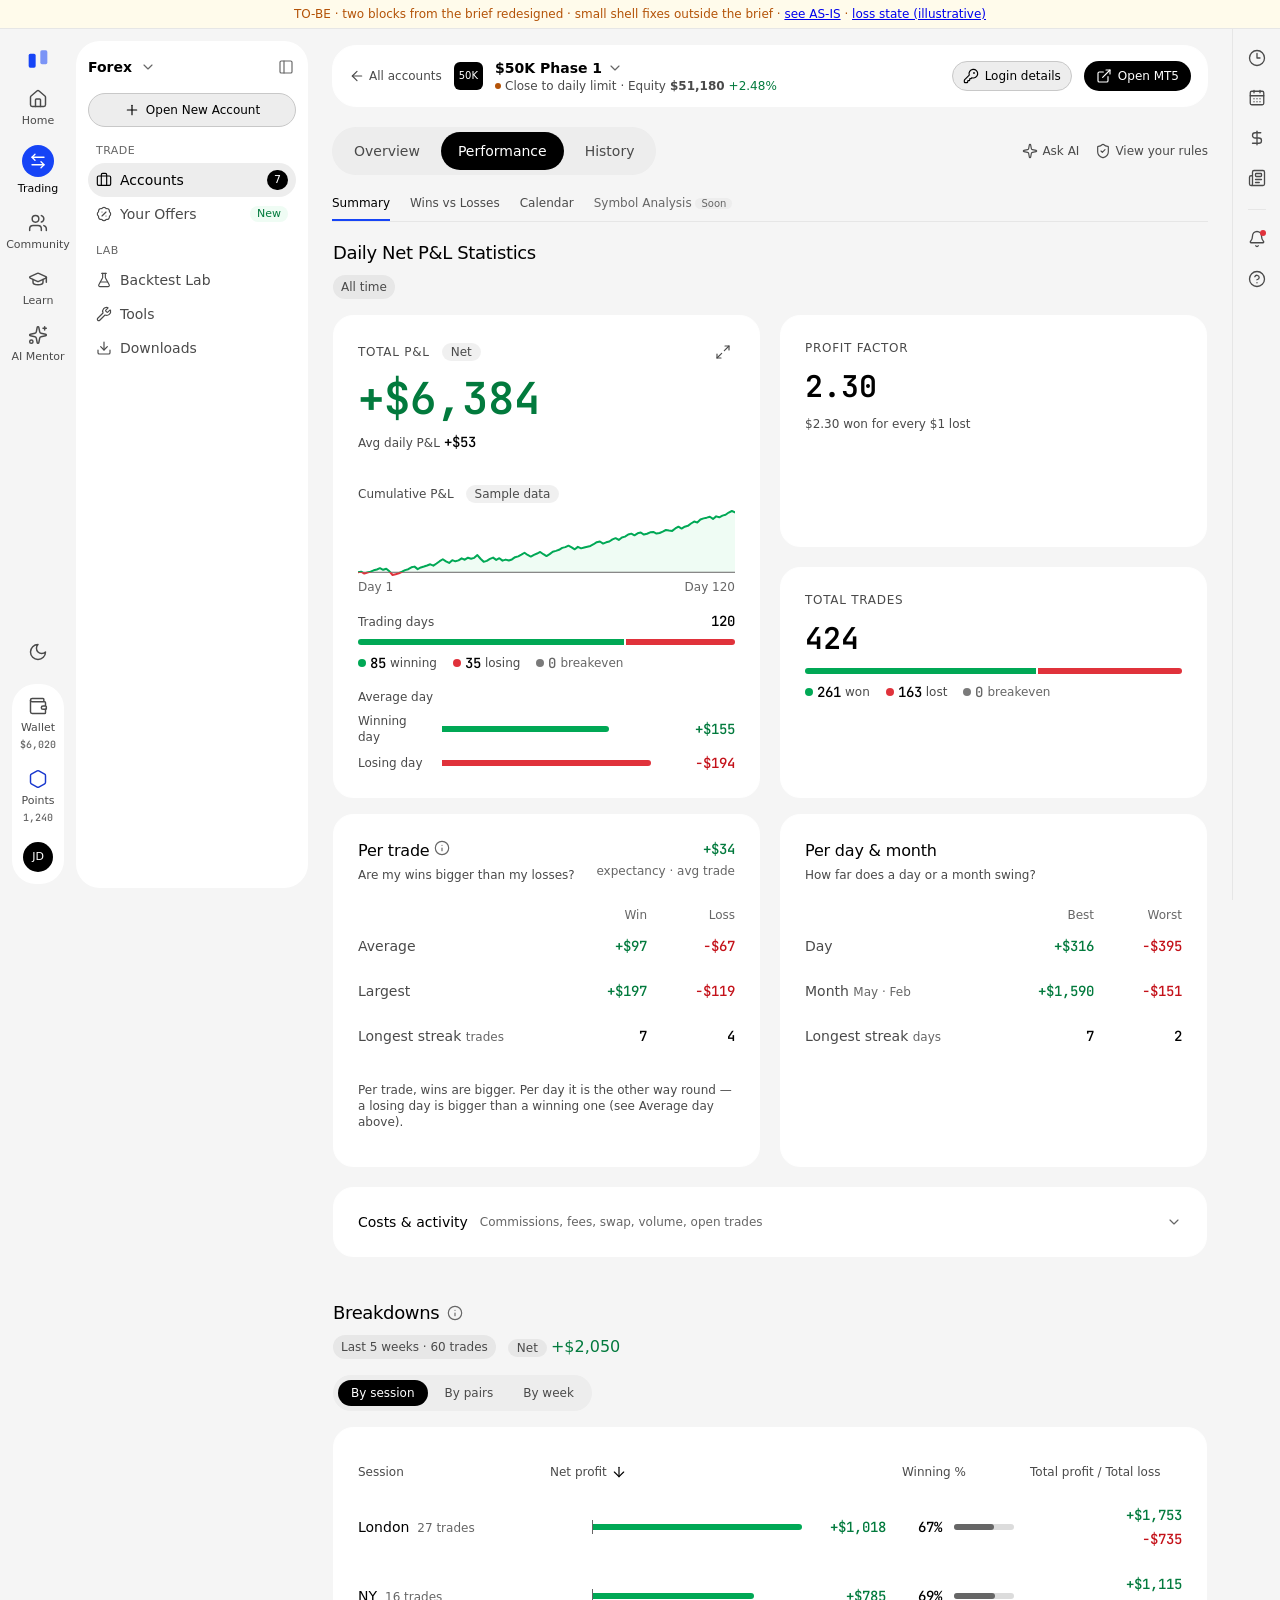
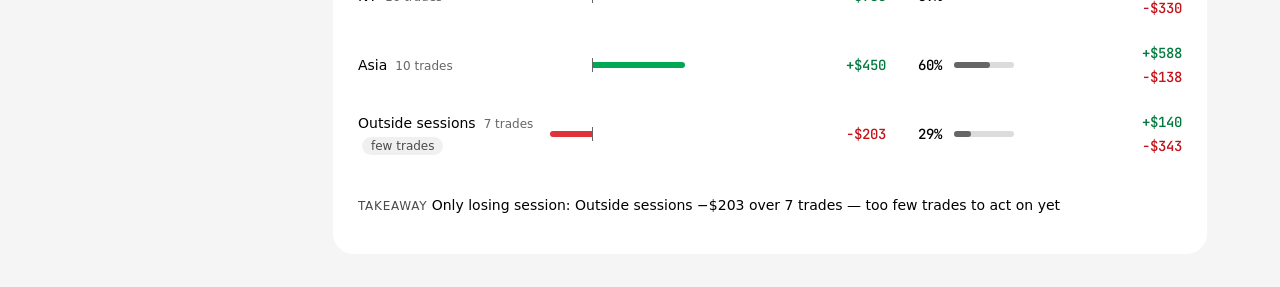
==== commit a8fa5bb7: "Fixes after review: loss-state bars, sample week 1, chart scale, takeaway gradient, docs wording, se" ====
--- a/prototype/tobe/index.html
+++ b/prototype/tobe/index.html
@@ -285,11 +285,11 @@
 </div>
 <script src="../icons.js"></script>
 <script>/* ?shot — screenshots for the deck: no prototype ribbon */ if (new URLSearchParams(location.search).has('shot')) { const r = document.querySelector('.ribbon'); if (r) r.remove(); }</script>
-<script>/* G-135…G-138 pilot: ?chart=line — the cumulative P&L line (equity curve) on the SAMPLE days of G-134 (0 → exactly +$6,384).
+<script>/* G-135…G-138, main variant since G-143: the cumulative P&L line (equity curve) on the SAMPLE days of G-134 (0 → exactly +$6,384).
    Hover as on Kraken (cursor, point, tip; after the cursor a grey line over dots, bright at the top, fading downwards); expand (G-139) → the whole Total P&L
    card takes the bento area with a period switch 1W · 1M · 3M · All (5 · 21 · 63 · 120 trading days); the other cards move down. */
 document.addEventListener('DOMContentLoaded', () => { const chart = new URLSearchParams(location.search).get('chart'); if (chart === 'bar' || chart === 'daily') return; // G-143: the line is the main variant; ?chart=bar — the split bar of G-60
-  const ALL = [65,-200,148,134,63,-187,131,103,217,226,255,-241,72,-146,154,102,136,237,-150,113,236,145,141,70,-172,92,-354,172,-171,-143,143,-287,135,-321,121,-88,254,313,-198,-139,153,-258,-395,166,303,89,-110,-392,313,162,181,314,88,122,-150,-187,84,93,302,89,-112,138,113,106,143,124,-179,174,-187,189,81,201,-271,75,118,158,178,-246,201,142,224,72,-156,-90,68,233,222,120,168,75,90,-137,131,-258,79,132,67,-95,98,75,137,219,176,-200,208,316,227,147,193,-90,116,-163,-167,88,245,145,-150,132,154,239];
+  const ALL = [67,-200,101,100,142,83,144,-173,108,-269,-394,80,105,164,174,95,199,78,-268,178,94,109,134,-146,229,246,210,-226,-170,300,-127,98,218,-144,216,-107,89,298,-395,-327,99,212,137,-242,182,-262,112,-101,119,241,86,181,205,-238,-171,181,145,167,-238,-200,202,253,102,111,207,76,158,-182,-209,264,-159,94,85,78,181,217,72,-216,133,83,222,139,-190,261,88,230,90,-176,213,89,-222,88,150,41,-173,64,142,173,-52,-43,261,191,-200,199,89,249,206,-90,316,112,79,95,-232,275,-98,179,85,243,163,-150];
   const W = 1000, H = 100;
   const money = v => (v < 0 ? '−' : '+') + '$' + Math.abs(v).toLocaleString('en-US');
   const icon = n => '<i data-icon="' + n + '" aria-hidden="true">' + ((window.ICONS || {})[n] || '') + '</i>';
@@ -318,8 +318,12 @@
     + '<g clip-path="url(#' + id + '-right)"><polyline class="line-chart__line" data-tone="muted" points="' + s.pts + '"/></g>'
     + '<line class="line-chart__cursor" x1="0" y1="0" x2="0" y2="' + H + '"/>'
     + '<ellipse class="line-chart__marker" cx="0" cy="0" rx="4" ry="4"/></svg>';
+  // review 2: a y scale, not «Peak / Low» labels that read as points — the top and bottom of the range and $0 at the zero line
+  const yAxis = s => '<div class="line-chart__y">' + (s.lo < 0 && s.hi > 0 && s.Z > H * 0.2 && s.Z < H * 0.8 // $0 only where it does not crowd the top or bottom label
+    ? '<span>' + money(s.hi) + '</span><i style="flex-grow:' + s.Z + '"></i><span>$0</span><i style="flex-grow:' + (H - s.Z) + '"></i><span>' + money(s.lo) + '</span>'
+    : '<span>' + (s.hi > 0 ? money(s.hi) : '$0') + '</span><i style="flex-grow:1"></i><span>' + (s.lo < 0 ? money(s.lo) : '$0') + '</span>') + '</div>';
   const chartHtml = (id, size, s) => '<div class="line-chart" data-size="' + (size || 'sm') + '" role="img" aria-label="Cumulative net P&L over the last ' + s.k + ' trading days — sample data">'
-    + (size === 'lg' ? '<div class="line-chart__plot">' + svg(id, s) + '<div class="line-chart__y"><span>Peak ' + money(s.hi) + '</span><span>' + (s.lo < 0 ? 'Low ' + money(s.lo) : '$0') + '</span></div></div>' : svg(id, s))
+    + (size === 'lg' ? '<div class="line-chart__plot">' + svg(id, s) + yAxis(s) + '</div>' : svg(id, s))
     + '<div class="line-chart__scale"><span>Day ' + (s.first + 1) + '</span><span>Day 120</span></div></div>';
   const bind = (root, s) => {
     const el = root.querySelector('.line-chart__svg');
@@ -409,7 +413,7 @@
     if (active) active.leave();
     stop(); stop = () => {};
     const s = series(k), from = geom;
-    const box = hero.querySelector('.kpi-card__chart'); box.innerHTML = chartHtml('lc-lg', 'lg', s); bind(box, s);
+    const box = hero.querySelector('.kpi-card__chart'); box.innerHTML = '<div class="kpi-card__trend-head"><span>Cumulative P&amp;L</span><span class="tag">Sample data</span></div>' + chartHtml('lc-lg', 'lg', s); // review 2: the tag stays with the chart, not with the total bind(box, s);
     actions.querySelector('.kpi-card__period').innerHTML = (k === 120 ? 'All time' : 'Last ' + k + ' days') + ' <b>' + money(s.cum[s.N]) + '</b>';
     const ms = parseFloat(getComputedStyle(box).getPropertyValue('--duration-slow')) || 0;
     if (from && ms) stop = flow(box, from, s, ms); else geom = sample(s);
@@ -425,7 +429,6 @@
       trend.hidden = true; // the big chart takes its place
       // G-140: on the full width the bars stand in two columns — Trading days | Average day — so no bar runs ~1,900 px from its number
       cols = document.createElement('div'); cols.className = 'kpi-card__columns'; sb.before(cols); cols.append(sb, hero.querySelector('.pair-bar'));
-      hero.querySelector('.kpi-card__head-main').insertAdjacentHTML('beforeend', '<span class="tag" data-sample-big>Sample data</span>');
       setBtn(true); show(120); btn.focus({ preventScroll: true });
       const seg = actions.querySelector('.segmented');
       seg.addEventListener('click', e => {
@@ -443,7 +446,6 @@
       actions.querySelector('.kpi-card__period').remove(); actions.querySelector('.segmented').remove();
       big.remove(); big = null; stop(); geom = null;
       cols.replaceWith(...cols.children); cols = null;
-      hero.querySelector('[data-sample-big]').remove();
       trend.hidden = false;
       setBtn(false); btn.focus({ preventScroll: true });
     });
--- a/prototype/styles.css
+++ b/prototype/styles.css
@@ -187,50 +187,6 @@
 .rail-theme { display: inline-flex; padding: 0; border: 0; background: transparent; color: var(--text-secondary); cursor: pointer; margin-bottom: var(--scale-5); transition: color var(--duration-fast) var(--ease-standard); }
 .rail-theme:hover { color: var(--text-primary); }
 .rail-theme i[data-icon] { width: 18px; height: 18px; }
-/* G-110 pilot — level-1 tabs (Overview / Performance / History), two variants for comparison (?nav=v1 | v2) */
-/* v1: title tabs — larger, semibold, no underline; inactive muted. Level 2 keeps the underline, so the two levels differ in kind, not size only */
-[data-look="r3"][data-nav="v1"] .pills { gap: var(--scale-6); }
-[data-look="r3"][data-nav="v1"] .pill { padding: 0; border-bottom: 0; font: 600 22px/30px var(--font-sans); letter-spacing: var(--tracking-heading); color: var(--text-muted); }
-[data-look="r3"][data-nav="v1"] .pill.on { color: var(--text-primary); border-bottom: 0; }
-[data-look="r3"][data-nav="v1"] .pill:not(.on):hover { color: var(--text-secondary); }
-/* v2: the account's sections live in the account card — account → its tabs, like a repository header */
-[data-look="r3"][data-nav="v2"] .topbar { flex-wrap: wrap; row-gap: 0; padding-bottom: 0; }
-[data-look="r3"][data-nav="v2"] .topbar .tabs-row { flex-basis: 100%; margin: var(--scale-3) auto 0; padding-top: var(--scale-1); border-top: 1px solid var(--border-divider); }
-[data-look="r3"][data-nav="v2"] .topbar .pill { padding: var(--scale-3) 0; }
-[data-look="r3"][data-nav="v2"] .subtabs { margin-top: var(--scale-5); }
-/* v3: level 1 back to Segmented Control, size = lg — «segments = views of one object (the account), underline = sub-sections».
-   Same component as the Breakdowns switch, bigger and in the page header; concentric corners (G-111) */
-[data-look="r3"][data-nav="v3"] .pills { gap: var(--space-tight); padding: var(--space-tight); background: var(--surface-track); border-radius: var(--radius-nested); }
-[data-look="r3"][data-nav="v3"] .pill { padding: var(--scale-2) var(--scale-4); border: 1px solid transparent; border-radius: var(--radius-control); font: var(--type-body-medium); color: var(--text-secondary); }
-[data-look="r3"][data-nav="v3"] .pill.on { background: var(--surface-card); border-color: var(--border-subtle); color: var(--brand-text); }
-[data-look="r3"][data-nav="v3"] .pill:not(.on):hover { background: var(--surface-hover); color: var(--text-primary); }
-/* v3 visual options (G-110): the same lg Segmented Control, different surfaces — the header row sits on the PAGE, not on a block */
-/* v3a — raised track: track = block tone + 1px border, active = card */
-[data-look="r3"][data-nav="v3a"] .pills, [data-look="r3"][data-nav="v3b"] .pills, [data-look="r3"][data-nav="v3c"] .pills, [data-look="r3"][data-nav="v3d"] .pills { gap: var(--space-tight); padding: var(--space-tight); border-radius: var(--radius-nested); }
-[data-look="r3"][data-nav^="v3"] .pill { padding: var(--scale-2) var(--scale-4); border: 1px solid transparent; border-radius: var(--radius-control); font: var(--type-body-medium); color: var(--text-secondary); }
-[data-look="r3"][data-nav^="v3"] .pill:not(.on):hover { background: var(--surface-hover); color: var(--text-primary); }
-[data-look="r3"][data-nav="v3a"] .pills { background: var(--surface-container); border: 1px solid var(--border-subtle); }
-[data-look="r3"][data-nav="v3a"] .pill.on { background: var(--surface-raised); border-color: var(--border-strong); color: var(--text-primary); }
-/* v3b — outline: no fill, only a 1px track border; active = card with border */
-[data-look="r3"][data-nav="v3b"] .pills { background: transparent; border: 1px solid var(--border-subtle); }
-[data-look="r3"][data-nav="v3b"] .pill.on { background: var(--surface-card); border-color: var(--border-subtle); color: var(--text-primary); }
-/* v3c — brand: active filled with brand blue, white text */
-[data-look="r3"][data-nav="v3c"] .pills { background: var(--surface-container); border: 1px solid var(--border-subtle); }
-[data-look="r3"][data-nav="v3c"] .pill.on { background: var(--brand-fill); border-color: var(--brand-fill); color: oklch(1 0 0); }
-/* v3d — tinted: no track; active = soft brand tint + brand text */
-[data-look="r3"][data-nav="v3d"] .pills { background: transparent; padding: 0; gap: var(--scale-1); }
-[data-look="r3"][data-nav="v3d"] .pill.on { background: color-mix(in oklch, var(--brand-fill) 16%, transparent); color: var(--brand-text); }
-/* G-126 pilot (?blue): shades of the brand blue for graphics WITHOUT a sign — Winning % fill and its 0–100 % track.
-   Money stays green / red; breakeven stays neutral grey (it means «neither»). Graphics ≥ 3:1 on the card. */
-[data-look="r3"][data-blue][data-theme="light"] { --graphic-neutral-strong: var(--light-blue-9); --graphic-track: var(--light-blue-5); }
-[data-look="r3"][data-blue][data-theme="dark"] { --graphic-neutral-strong: var(--dark-blue-9); --graphic-track: var(--dark-blue-6); }
-/* G-132 pilot (?font=a | b): two type directions on top of the look. Numbers = everything set in --type-numeric / numeric-lg / hero.
-   a — Inter for text, Geist Mono for the numbers; b — Geist for text, Geist Mono for the numbers. Free, Google Fonts (OFL). */
-[data-look="r3"][data-font] { --font-mono: "Geist Mono", ui-monospace, "SF Mono", monospace; --type-hero: 600 44px/52px var(--font-mono); --type-numeric-lg: 600 30px/36px var(--font-mono); --type-numeric: 500 14px/20px var(--font-mono); }
-[data-look="r3"][data-font="b"] { --font-sans: "Geist", system-ui, -apple-system, "Segoe UI", sans-serif; }
-/* G-132 c — Inter for text, JetBrains Mono for the numbers (the pair of G-82…G-85) */
-[data-look="r3"][data-font="c"] { --font-mono: "JetBrains Mono", ui-monospace, "SF Mono", monospace; }
-
 /* G-139: the expanded Total P&L card — the cards morph to their new places (View Transitions), the motion of Costs & activity */
 ::view-transition-group(*) { animation-duration: var(--duration-expand); animation-timing-function: var(--ease-in-out); }
 ::view-transition-old(*), ::view-transition-new(*) { animation-duration: var(--duration-expand); }
--- a/prototype/tobe/components.css
+++ b/prototype/tobe/components.css
@@ -167,6 +167,8 @@
 .line-chart__plot .line-chart__svg { flex: 1; min-width: 0; }
 .line-chart[data-size="lg"] .line-chart__svg { height: var(--size-chart-lg); }
 .line-chart__y { display: flex; flex-direction: column; justify-content: space-between; font: var(--type-caption); color: var(--text-muted); text-align: right; }
+.line-chart__y span { white-space: nowrap; } /* review 2: a y scale — top, $0 at the zero line, bottom */
+.kpi-card__chart { display: flex; flex-direction: column; gap: var(--space-tight); } /* expanded: «Cumulative P&L · Sample data» over the big chart */
 .pair-bar { display: flex; flex-direction: column; gap: var(--space-inline); }
 .pair-bar__title { font: var(--type-label); color: var(--text-secondary); }
 .pair-bar__row { display: flex; align-items: center; gap: var(--space-stack); }
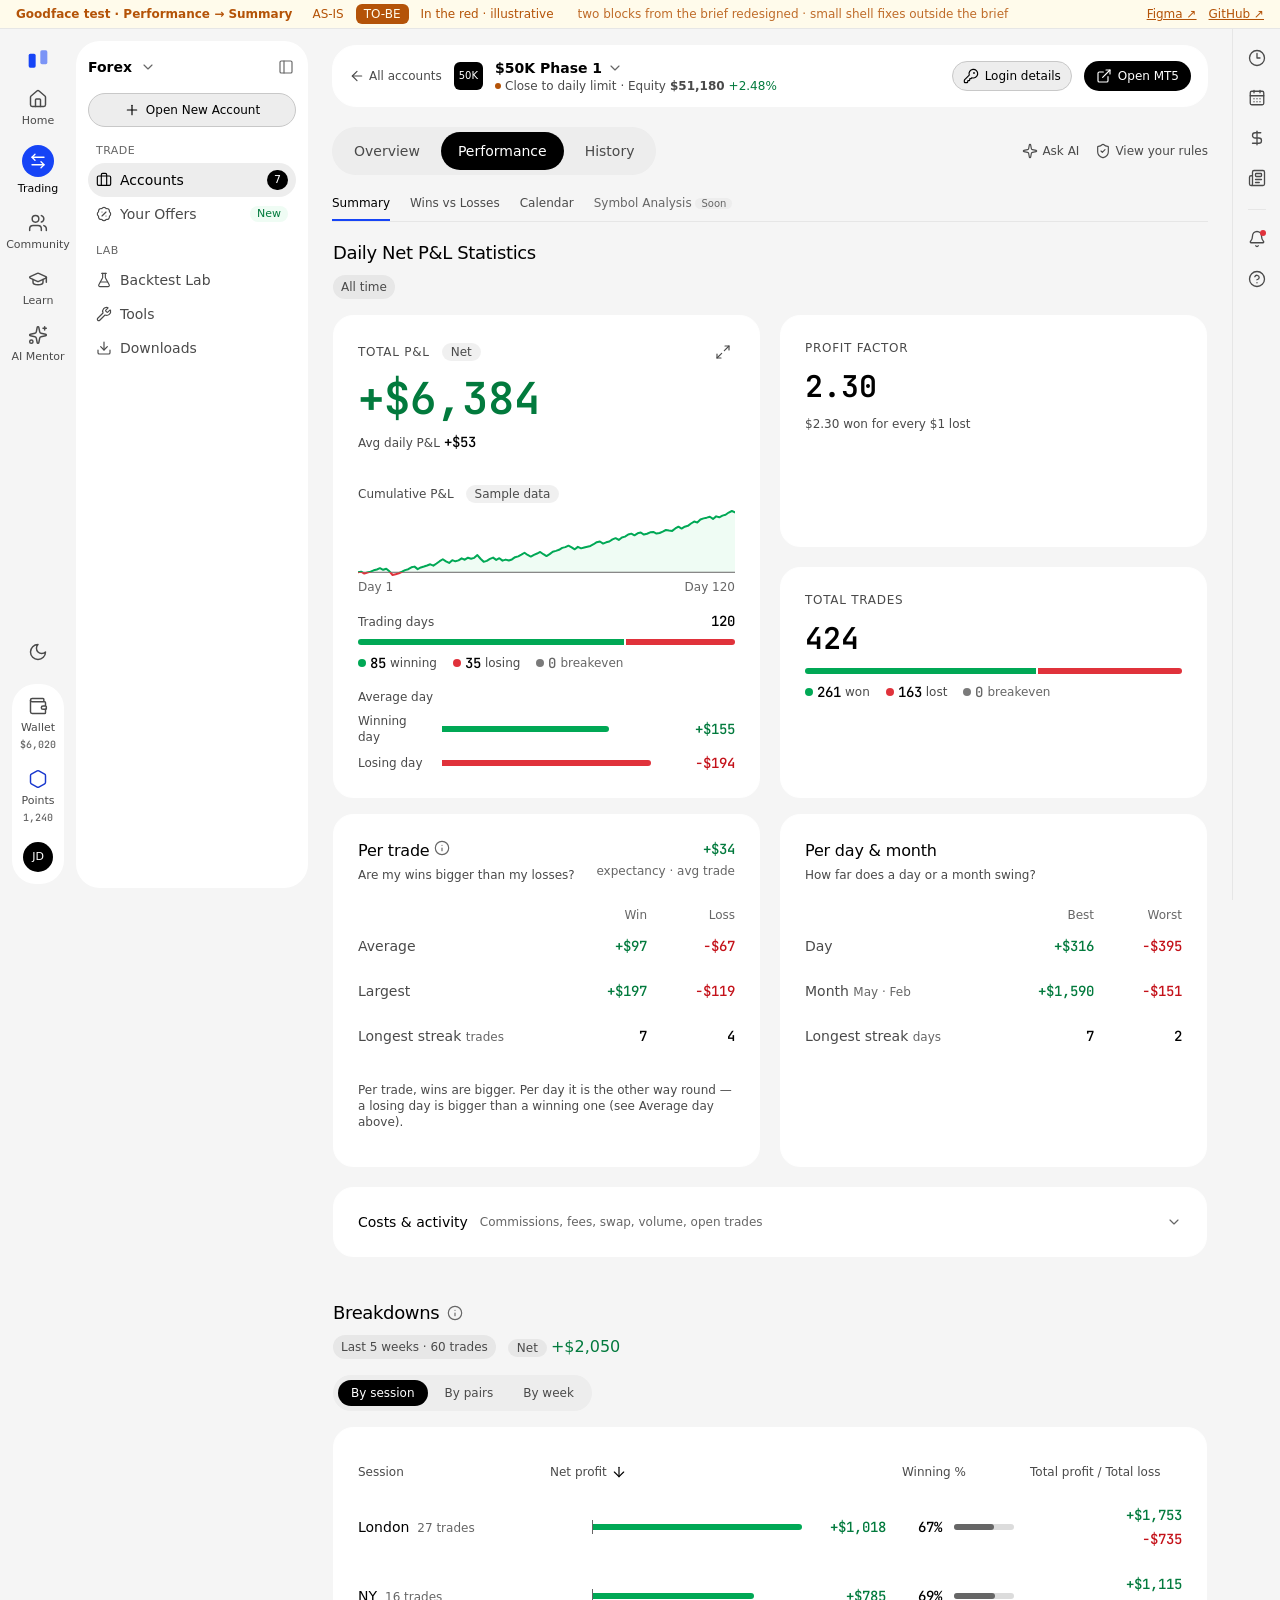
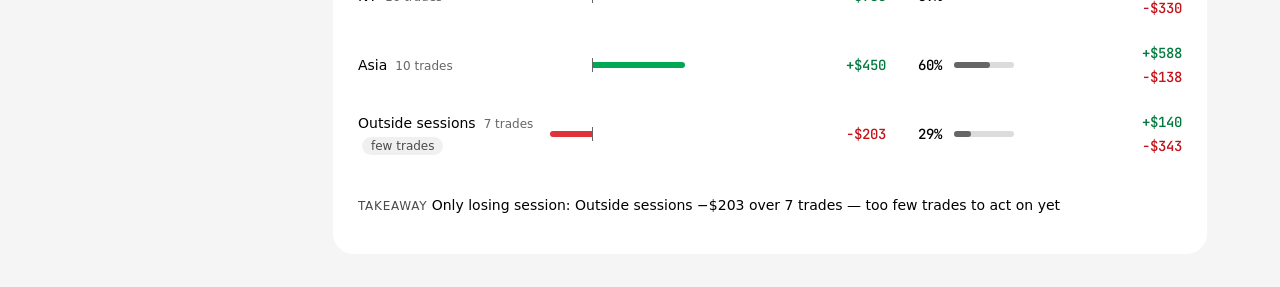
==== commit ca0a14c8: "Prototype ribbon as project navigation (AS-IS · TO-BE · In the red, Figma, GitHub); links in README" ====
--- a/prototype/tobe/index.html
+++ b/prototype/tobe/index.html
@@ -13,7 +13,7 @@
 <link rel="stylesheet" href="../theme.css">
 </head>
 <body>
-<div class="ribbon">TO-BE · two blocks from the brief redesigned · small shell fixes outside the brief · <a href="../">see AS-IS</a> · <a href="states.html">loss state (illustrative)</a></div>
+<div class="ribbon"><nav class="ribbon__nav" aria-label="Project pages"><span class="ribbon__title">Goodface test · Performance → Summary</span><a class="ribbon__link" href="../index.html">AS-IS</a><a class="ribbon__link" href="../tobe/" aria-current="page">TO-BE</a><a class="ribbon__link" href="../tobe/states.html">In the red · illustrative</a></nav><span class="ribbon__note">two blocks from the brief redesigned · small shell fixes outside the brief</span><span class="ribbon__ext"><a href="https://www.figma.com/design/oTmMXyET5wu1Llx2WU9Gsi/VSavchenko-test-task--Goodface-?node-id=5-3422" target="_blank" rel="noopener">Figma ↗</a><a href="https://github.com/clclclock/goodface-test" target="_blank" rel="noopener">GitHub ↗</a></span></div>
 <div class="app">
   <!-- 1 · Areas rail -->
   <nav class="areas">
@@ -322,7 +322,7 @@
   const yAxis = s => '<div class="line-chart__y">' + (s.lo < 0 && s.hi > 0 && s.Z > H * 0.2 && s.Z < H * 0.8 // $0 only where it does not crowd the top or bottom label
     ? '<span>' + money(s.hi) + '</span><i style="flex-grow:' + s.Z + '"></i><span>$0</span><i style="flex-grow:' + (H - s.Z) + '"></i><span>' + money(s.lo) + '</span>'
     : '<span>' + (s.hi > 0 ? money(s.hi) : '$0') + '</span><i style="flex-grow:1"></i><span>' + (s.lo < 0 ? money(s.lo) : '$0') + '</span>') + '</div>';
-  const chartHtml = (id, size, s) => '<div class="line-chart" data-size="' + (size || 'sm') + '" role="img" aria-label="Cumulative net P&L over the last ' + s.k + ' trading days — sample data">'
+  const chartHtml = (id, size, s) => '<div class="line-chart" data-size="' + (size || 'sm') + '" data-tone="' + (s.cum[s.N] < 0 ? 'negative' : 'positive') + '" role="img" aria-label="Cumulative net P&L over the last ' + s.k + ' trading days — sample data">'
     + (size === 'lg' ? '<div class="line-chart__plot">' + svg(id, s) + yAxis(s) + '</div>' : svg(id, s))
     + '<div class="line-chart__scale"><span>Day ' + (s.first + 1) + '</span><span>Day 120</span></div></div>';
   const bind = (root, s) => {
@@ -413,7 +413,7 @@
     if (active) active.leave();
     stop(); stop = () => {};
     const s = series(k), from = geom;
-    const box = hero.querySelector('.kpi-card__chart'); box.innerHTML = '<div class="kpi-card__trend-head"><span>Cumulative P&amp;L</span><span class="tag">Sample data</span></div>' + chartHtml('lc-lg', 'lg', s); // review 2: the tag stays with the chart, not with the total bind(box, s);
+    const box = hero.querySelector('.kpi-card__chart'); box.innerHTML = '<div class="kpi-card__trend-head"><span>Cumulative P&amp;L</span><span class="tag">Sample data</span></div>' + chartHtml('lc-lg', 'lg', s); bind(box, s); // review 2: the tag stays with the chart, not with the total
     actions.querySelector('.kpi-card__period').innerHTML = (k === 120 ? 'All time' : 'Last ' + k + ' days') + ' <b>' + money(s.cum[s.N]) + '</b>';
     const ms = parseFloat(getComputedStyle(box).getPropertyValue('--duration-slow')) || 0;
     if (from && ms) stop = flow(box, from, s, ms); else geom = sample(s);
--- a/prototype/styles.css
+++ b/prototype/styles.css
@@ -1,6 +1,14 @@
 * { box-sizing: border-box; }
 body { margin: 0; background: var(--surface-page); color: var(--text-primary); font: var(--type-body); }
-.ribbon { background: var(--feedback-warning-surface); color: var(--feedback-warning-text); font: var(--type-label); text-align: center; padding: 6px; border-bottom: 1px solid var(--border-subtle); }
+.ribbon { background: var(--feedback-warning-surface); color: var(--feedback-warning-text); font: var(--type-label); display: flex; align-items: center; gap: var(--scale-4); height: 29px; box-sizing: border-box; padding: 0 var(--scale-4); border-bottom: 1px solid var(--border-subtle); white-space: nowrap; } /* G-179: project navigation; 29 px — the side columns are 100vh − 29 px */
+.ribbon a { color: inherit; }
+.ribbon__nav { display: flex; align-items: center; gap: var(--scale-1); }
+.ribbon__title { font-weight: 600; margin-right: var(--scale-2); }
+.ribbon__link { text-decoration: none; padding: 2px 8px; border-radius: 6px; }
+.ribbon__link:hover { text-decoration: underline; }
+.ribbon__link[aria-current="page"] { background: var(--feedback-warning-text); color: var(--feedback-warning-surface); text-decoration: none; }
+.ribbon__note { flex: 1 1 auto; min-width: 0; overflow: hidden; text-overflow: ellipsis; opacity: .85; }
+.ribbon__ext { display: flex; gap: var(--scale-3); }
 .app { display: grid; grid-template-columns: 76px 232px 1fr 48px; min-height: calc(100vh - 29px); background: var(--surface-card); }
 i[data-icon] { display: inline-flex; width: 16px; height: 16px; vertical-align: -3px; flex: none; }
 i[data-icon] svg { width: 100%; height: 100%; stroke-width: 1.75; }
@@ -78,7 +86,7 @@
 .split .b { background: var(--surface-sunken); color: var(--text-secondary); }
 .split .l { background: var(--feedback-negative-surface); color: var(--feedback-negative-text); }
 
-.cards { display: grid; grid-template-columns: repeat(3, 1fr); gap: var(--space-gap); margin: var(--space-gap) 0; align-items: start; }
+.cards { display: grid; grid-template-columns: repeat(3, 1fr); gap: var(--space-gap); margin-block: var(--space-gap); align-items: start; }
 .row { display: flex; justify-content: space-between; padding: 7px 0; border-bottom: 1px solid var(--border-subtle); color: var(--text-secondary); font-size: 13px; }
 .row:last-child { border-bottom: 0; }
 .row em { font-style: normal; color: var(--text-muted); font-size: 11px; }
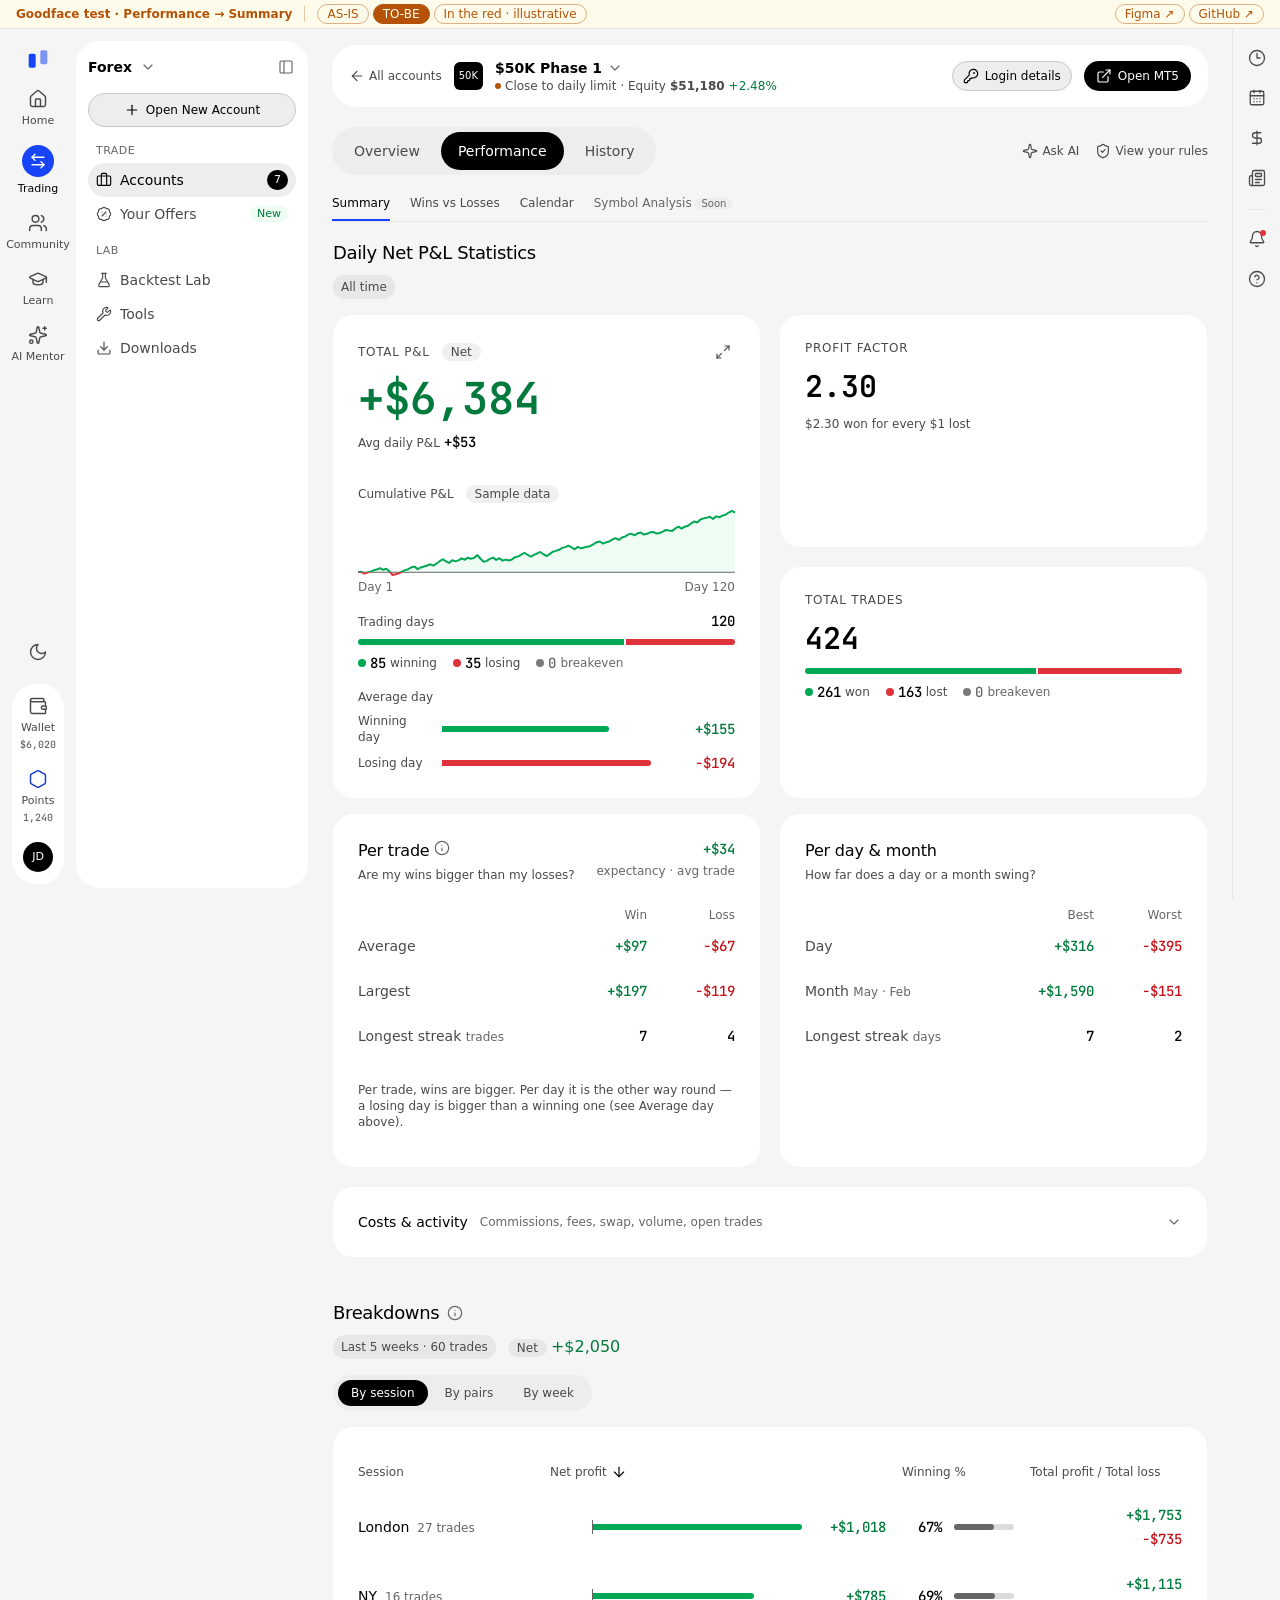
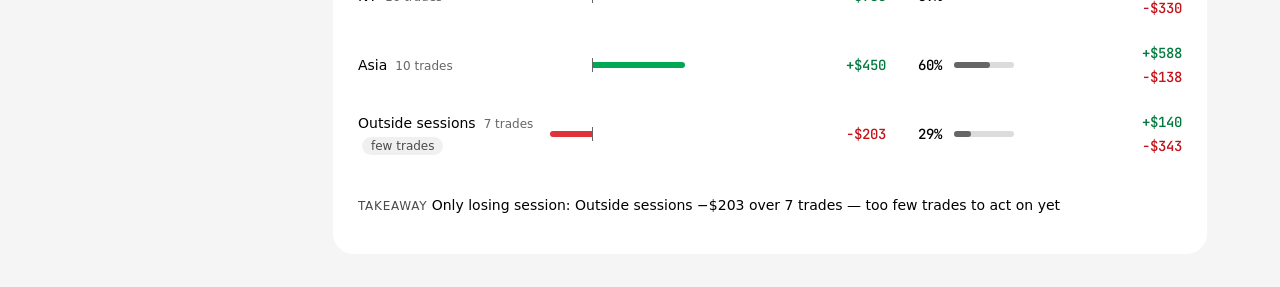
==== commit 5f101890: "Ribbon: navigation only; the illustrative page keeps «not data from the brief»" ====
--- a/prototype/tobe/index.html
+++ b/prototype/tobe/index.html
@@ -13,7 +13,7 @@
 <link rel="stylesheet" href="../theme.css">
 </head>
 <body>
-<div class="ribbon"><nav class="ribbon__nav" aria-label="Project pages"><span class="ribbon__title">Goodface test · Performance → Summary</span><a class="ribbon__link" href="../index.html">AS-IS</a><a class="ribbon__link" href="../tobe/" aria-current="page">TO-BE</a><a class="ribbon__link" href="../tobe/states.html">In the red · illustrative</a></nav><span class="ribbon__note">two blocks from the brief redesigned · small shell fixes outside the brief</span><span class="ribbon__ext"><a href="https://www.figma.com/design/oTmMXyET5wu1Llx2WU9Gsi/VSavchenko-test-task--Goodface-?node-id=5-3422" target="_blank" rel="noopener">Figma ↗</a><a href="https://github.com/clclclock/goodface-test" target="_blank" rel="noopener">GitHub ↗</a></span></div>
+<div class="ribbon"><nav class="ribbon__nav" aria-label="Project pages"><span class="ribbon__title">Goodface test · Performance → Summary</span><a class="ribbon__link" href="../index.html">AS-IS</a><a class="ribbon__link" href="../tobe/" aria-current="page">TO-BE</a><a class="ribbon__link" href="../tobe/states.html">In the red · illustrative</a></nav><span class="ribbon__ext"><a href="https://www.figma.com/design/oTmMXyET5wu1Llx2WU9Gsi/VSavchenko-test-task--Goodface-?node-id=5-3422" target="_blank" rel="noopener">Figma ↗</a><a href="https://github.com/clclclock/goodface-test" target="_blank" rel="noopener">GitHub ↗</a></span></div>
 <div class="app">
   <!-- 1 · Areas rail -->
   <nav class="areas">
--- a/prototype/styles.css
+++ b/prototype/styles.css
@@ -3,12 +3,14 @@
 .ribbon { background: var(--feedback-warning-surface); color: var(--feedback-warning-text); font: var(--type-label); display: flex; align-items: center; gap: var(--scale-4); height: 29px; box-sizing: border-box; padding: 0 var(--scale-4); border-bottom: 1px solid var(--border-subtle); white-space: nowrap; } /* G-179: project navigation; 29 px — the side columns are 100vh − 29 px */
 .ribbon a { color: inherit; }
 .ribbon__nav { display: flex; align-items: center; gap: var(--scale-1); }
-.ribbon__title { font-weight: 600; margin-right: var(--scale-2); }
-.ribbon__link { text-decoration: none; padding: 2px 8px; border-radius: 6px; }
-.ribbon__link:hover { text-decoration: underline; }
-.ribbon__link[aria-current="page"] { background: var(--feedback-warning-text); color: var(--feedback-warning-surface); text-decoration: none; }
-.ribbon__note { flex: 1 1 auto; min-width: 0; overflow: hidden; text-overflow: ellipsis; opacity: .85; }
-.ribbon__ext { display: flex; gap: var(--scale-3); }
+.ribbon__title { font-weight: 600; margin-right: var(--scale-2); padding-right: var(--scale-3); border-right: 1px solid color-mix(in oklch, currentColor 30%, transparent); }
+/* G-179b: the pages read as buttons — an outline, a hand and a fill on hover; the current page filled */
+.ribbon__link, .ribbon__ext a { text-decoration: none; padding: 1px 9px; border: 1px solid color-mix(in oklch, currentColor 45%, transparent); border-radius: 999px; cursor: pointer; transition: background var(--duration-base) var(--ease-standard); }
+.ribbon__link:hover, .ribbon__ext a:hover { background: color-mix(in oklch, currentColor 14%, transparent); }
+.ribbon__link:focus-visible, .ribbon__ext a:focus-visible { outline: 2px solid currentColor; outline-offset: 1px; }
+.ribbon__link[aria-current="page"] { background: var(--feedback-warning-text); border-color: var(--feedback-warning-text); color: var(--feedback-warning-surface); cursor: default; }
+.ribbon__note { flex: 1 1 auto; min-width: 0; overflow: hidden; text-overflow: ellipsis; opacity: .8; }
+.ribbon__ext { display: flex; gap: var(--scale-1); margin-left: auto; }
 .app { display: grid; grid-template-columns: 76px 232px 1fr 48px; min-height: calc(100vh - 29px); background: var(--surface-card); }
 i[data-icon] { display: inline-flex; width: 16px; height: 16px; vertical-align: -3px; flex: none; }
 i[data-icon] svg { width: 100%; height: 100%; stroke-width: 1.75; }
